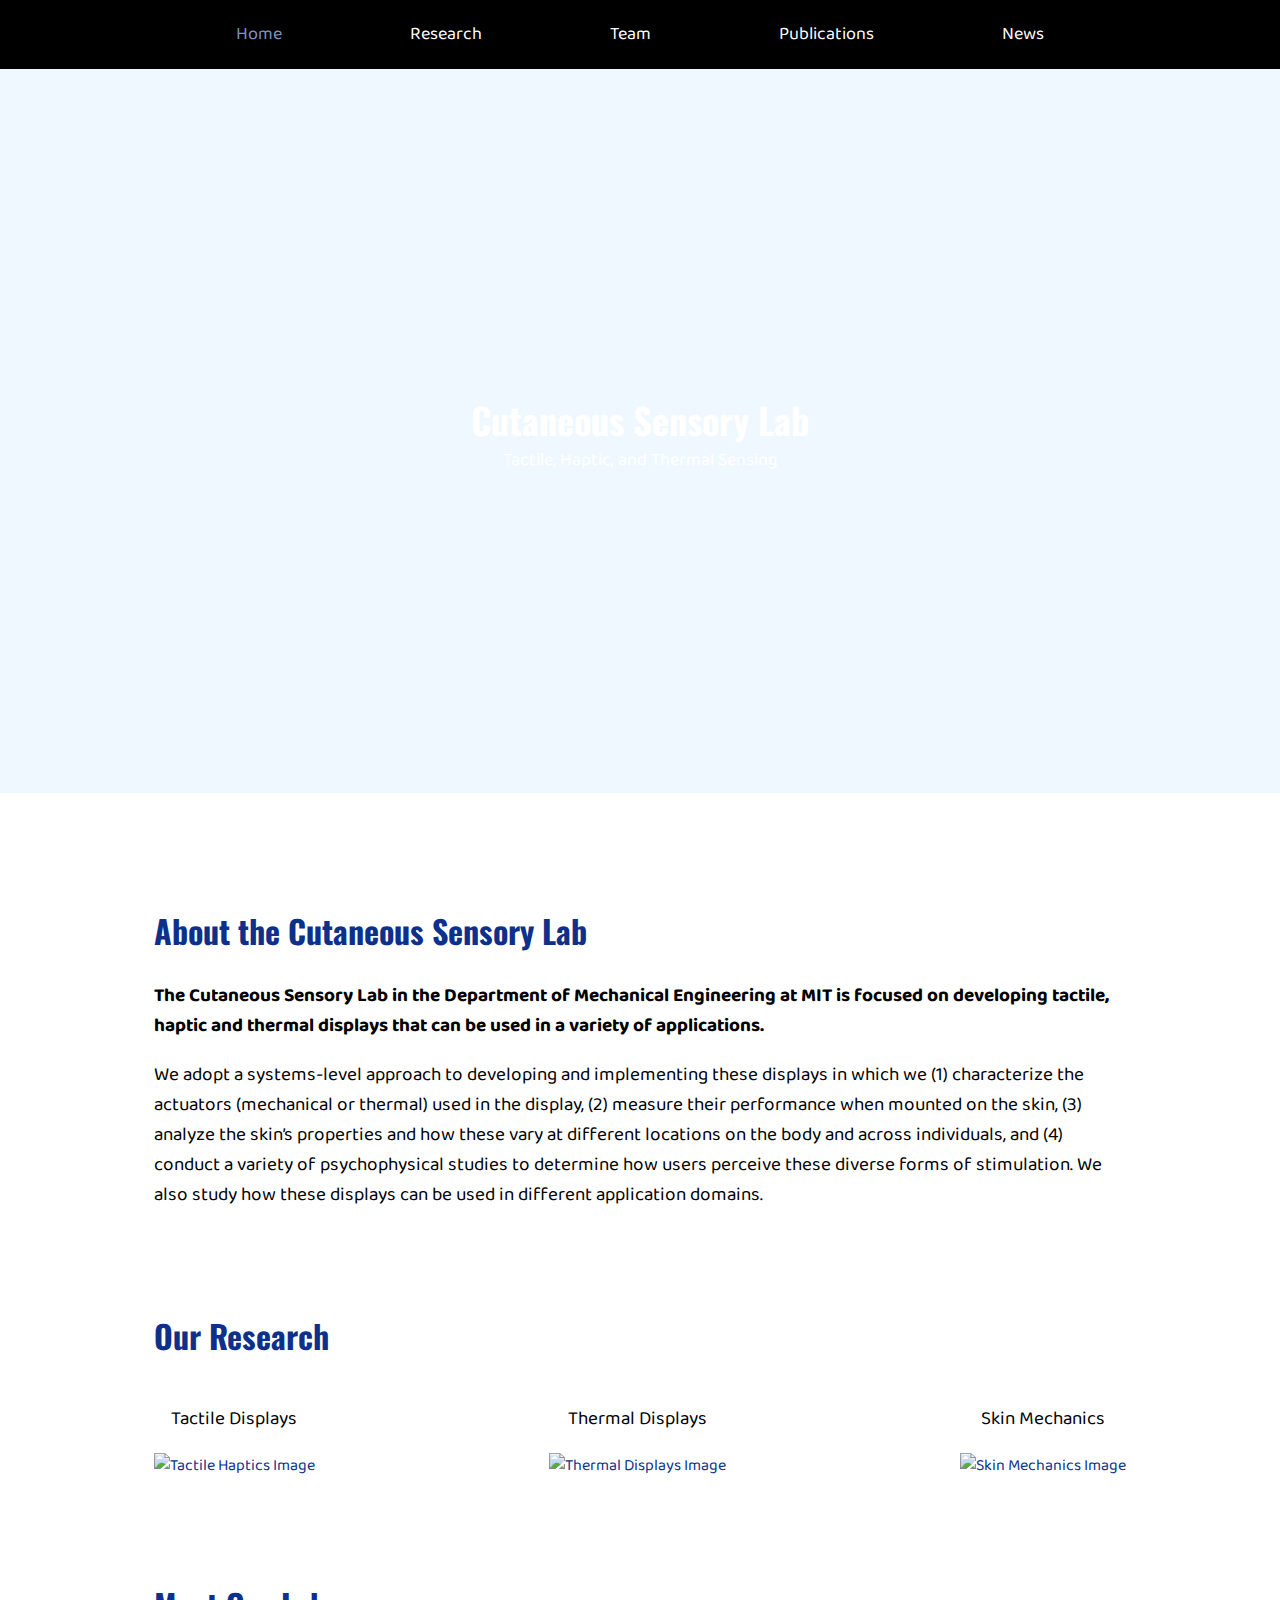
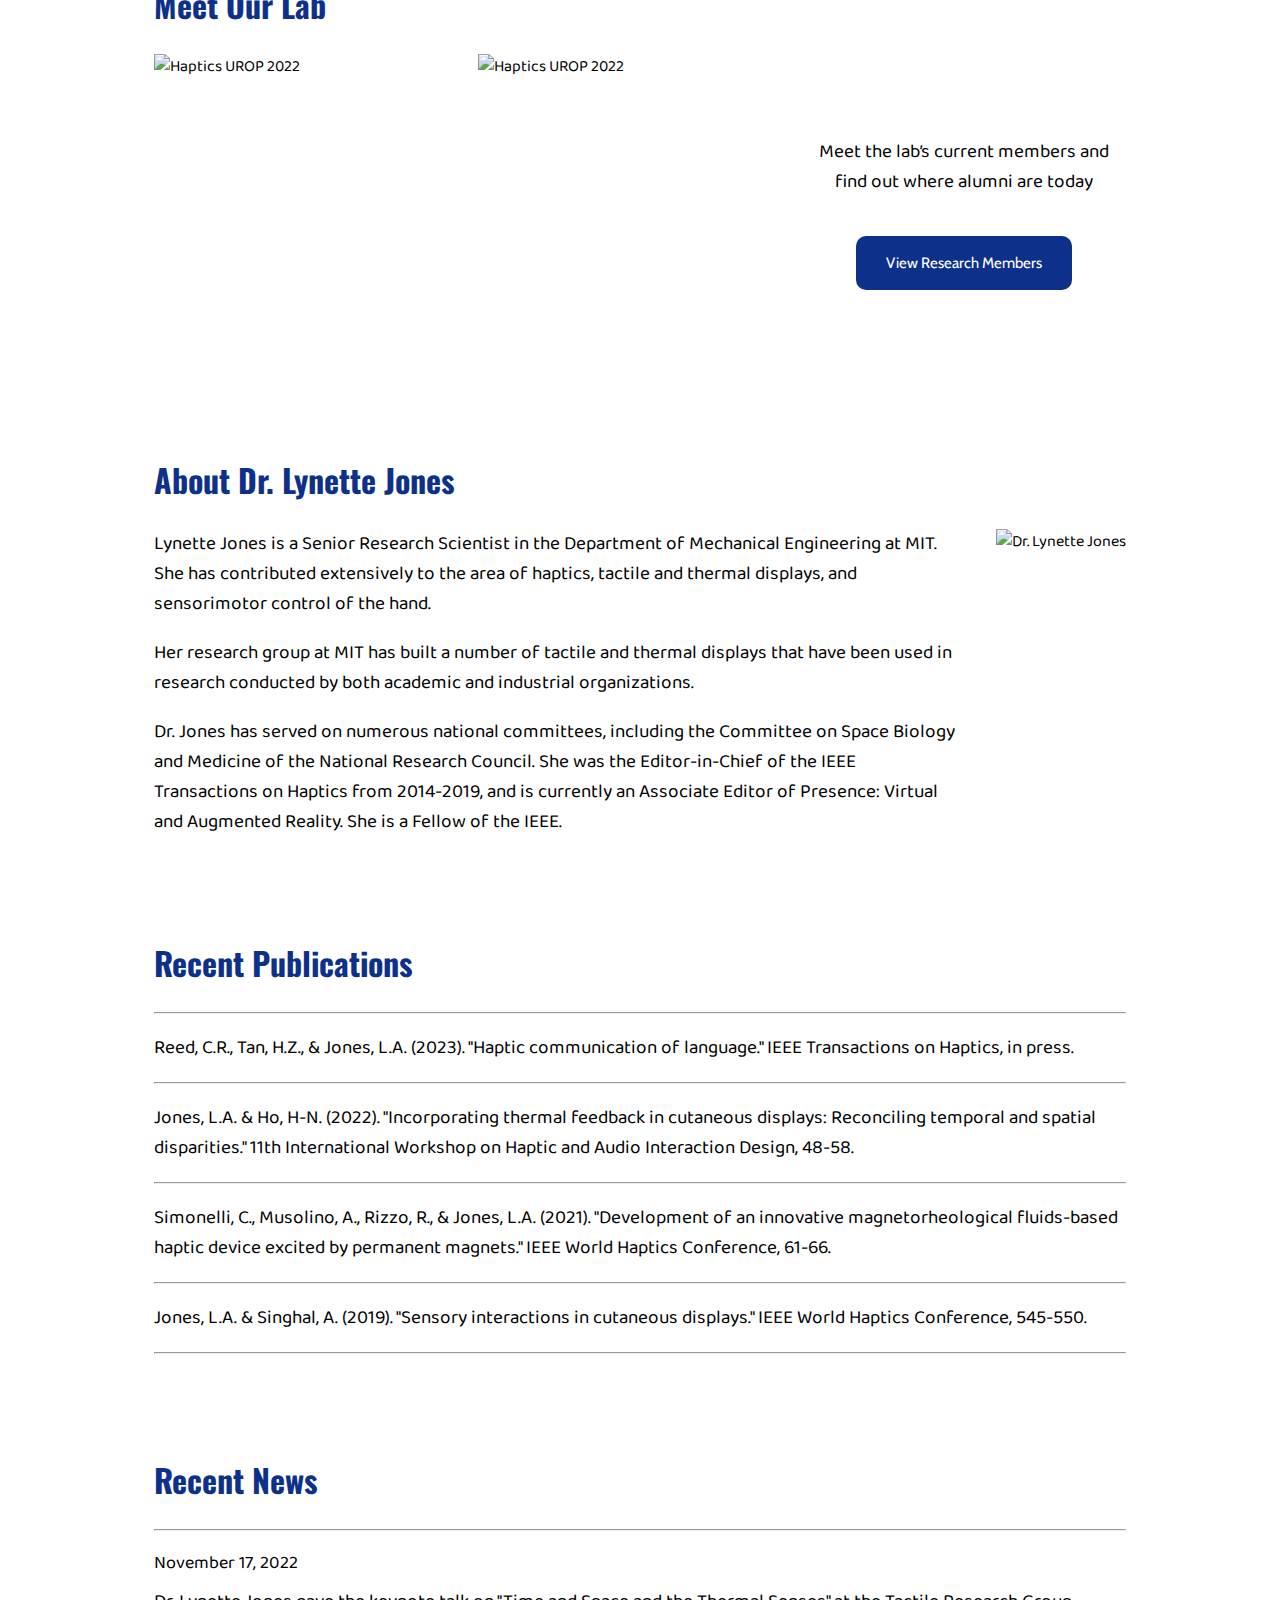
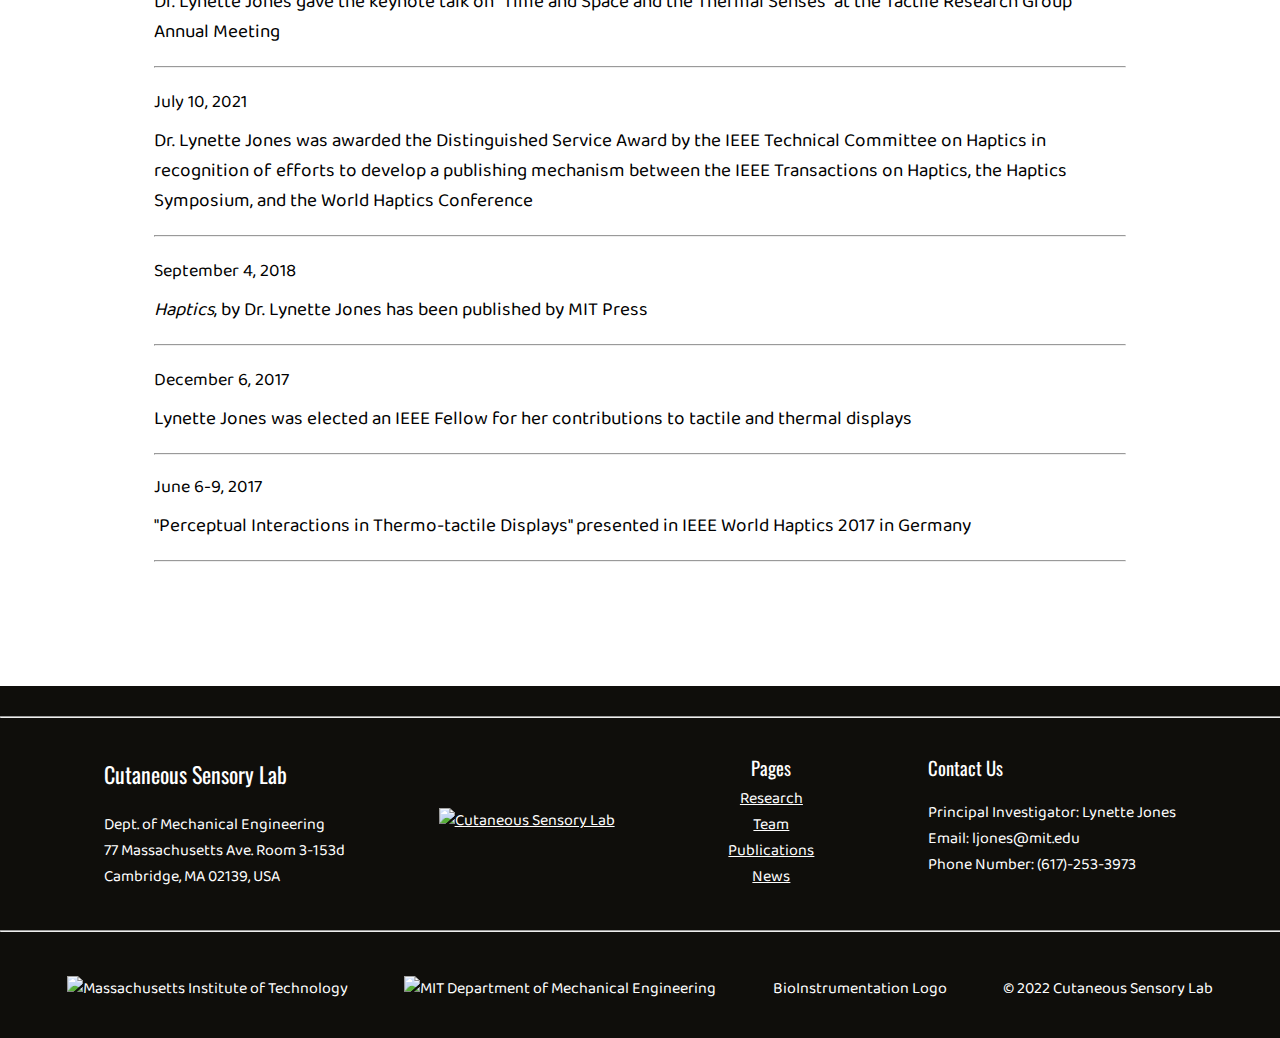
==== index.html @ 9961c9ee "Add files via upload" ====
<!DOCTYPE html>
<html lang="en">
<head>
    <meta charset="UTF-8">
    <meta http-equiv="X-UA-Compatible" content="IE=edge">
    <meta name="viewport" content="width=device-width, initial-scale=1.0">
    <title>Cutaneous Sensory Lab</title>
    <link rel="stylesheet" href="main.css">
    <style>
        @import url('https://fonts.googleapis.com/css2?family=Baloo+Bhai+2:wght@400;700&family=Cabin&family=Oswald:wght@400;700&family=Roboto:ital,wght@0,400;0,700;1,400;1,700&display=swap');
    </style>
</head>
<!-- TODO: Build team page, get image files from Lynette -->

<body class="">
    <div class="navbar">
        <a style="color: #8193bf;" href="index.html">Home</a>
        <a href="research.html">Research</a>
        <a href="team.html">Team</a>
        <a href="publications.html">Publications</a>
        <a href="news.html">News</a>
    </div>

    <div class="container">
        <div class="title" id="landing-title">
            <h1>Cutaneous Sensory Lab</h1>
            <p>Tactile, Haptic, and Thermal Sensing</p>
        </div>
        <div class="main-info">
            <h2>About the Cutaneous Sensory Lab</h2>
            <p>
                <b>
                    The Cutaneous Sensory Lab in the Department of Mechanical Engineering at MIT is focused on
                    developing tactile, haptic and thermal displays that can be used in a variety of applications.
                </b>
            </p>
            <p>
                We adopt a systems-level approach to developing and implementing these displays in which we (1) characterize the
                actuators (mechanical or thermal) used in the display, (2) measure their performance when mounted on
                the skin, (3) analyze the skin’s properties and how these vary at different locations on the body and across
                individuals, and (4) conduct a variety of psychophysical studies to determine how users perceive these
                diverse forms of stimulation. We also study how these displays can be used in different application domains.
            </p>

            <h2><a style="color: #0D318A;" href="research.html">Our Research</a></h2>
            <div class="flex-row">
                <div class="flex-col">
                    <p>Tactile Displays</p>
                    <a href="research.html#tactile-research">
                        <img class="image" src="images/tactile-haptics.png" alt="Tactile Haptics Image">
                    </a>
                </div>
                <div class="flex-col">
                    <p>Thermal Displays</p>
                    <a href="research.html#thermal-research">
                        <img class="image" src="images/thermal-displays.jpg" alt="Thermal Displays Image">
                    </a>
                </div>
                <div class="flex-col">
                    <p>Skin Mechanics</p>
                    <a href="research.html#skin-research">
                        <img class="image" src="images/skin-mechanics.png" alt="Skin Mechanics Image">
                    </a>
                </div>
            </div>

            <h2><a style="color: #0D318A;" href="team.html">Meet Our Lab</a></h2>
            <div class="flex-row">
                <img style="height: 300px;" src="images/hapticsUrop.jpg" alt="Haptics UROP 2022">
                <img style="height: 300px;" src="images/hapticsExp3.jpg" alt="Haptics UROP 2022">
                <!-- <img style="height: 300px; width: 200px;" src="images/skin-mechanics1.jpg" alt="Skin Mechanics"> -->
                <div class="flex-col" style="width: 325px; align-self: center; justify-content: left;">
                    <p style="text-align: center;">Meet the lab’s current members and find out where alumni are today</p>
                    <a href="team.html"><button class="btn" style="padding: 18px 30px;">View Research Members</button></a>
                </div>
            </div>

            <h2>About Dr. Lynette Jones</h2>
            <!-- <div class="flex-row"> -->
            <img style="height: 350px; padding: 0 0 20px 40px; float: right;" src="images/laJones 3.jpeg" alt="Dr. Lynette Jones">

            <p>
                Lynette Jones is a Senior Research Scientist in the Department of Mechanical Engineering at MIT. She
                has contributed extensively to the area of haptics, tactile and thermal displays, and sensorimotor control
                of the hand.
            </p>
            <p>
                Her research group at MIT has built a number of tactile and thermal displays that have been
                used in research conducted by both academic and industrial organizations.
            </p>
            <p>
                Dr. Jones has served on numerous national committees, including the Committee on Space Biology and Medicine
                of the National Research Council. She was the Editor-in-Chief of the IEEE Transactions on Haptics from 2014-2019,
                and is currently an Associate Editor of Presence: Virtual and Augmented Reality. She is a Fellow of the IEEE.
            </p>
            <!-- <img style="height: 350px; padding-left: 40px; float: right;" src="images/laJones 3.jpeg" alt="Dr. Lynette Jones"> -->
            <!-- </div> -->


            <h2><a style="color: #0D318A;" href="publications.html">Recent Publications</a></h2>
            <hr>
            <p>
                Reed, C.R., Tan, H.Z., &amp; Jones, L.A. (2023). "Haptic communication of language."
                IEEE Transactions on Haptics, in press.
            </p>
            <hr>
            <p>
                Jones, L.A. &amp; Ho, H-N. (2022). "Incorporating thermal feedback in cutaneous displays: Reconciling
                temporal and spatial disparities." 11th International Workshop on Haptic and Audio
                Interaction Design, 48-58.
            </p>
            <hr>
            <p>
                Simonelli, C., Musolino, A., Rizzo, R., &amp; Jones, L.A. (2021). "Development of an innovative
                magnetorheological fluids-based haptic device excited by permanent magnets." IEEE World
                Haptics Conference, 61-66.
            </p>
            <hr>
            <p>
                Jones, L.A. &amp; Singhal, A. (2019). "Sensory interactions in cutaneous displays." IEEE World Haptics
                Conference, 545-550.
            </p>
            <hr>

            <h2><a style="color: #0D318A;" href="news.html">Recent News</a></h2>
            <hr>
            <p style="font-size: 18px; margin-bottom: -10px;">November 17, 2022</p>
            <p>
                Dr. Lynette Jones gave the keynote talk on "Time and Space and the Thermal Senses" at the Tactile Research Group Annual Meeting
            </p>
            <hr style="margin-bottom: 20px;">
            <p style="font-size: 18px; margin-bottom: -10px;">July 10, 2021</p>
            <p>
                Dr. Lynette Jones was awarded the Distinguished Service Award by the IEEE Technical Committee on Haptics in
                recognition of efforts to develop a publishing mechanism between the IEEE Transactions on Haptics, the Haptics Symposium, and the
                World Haptics Conference
            </p>
            <hr style="margin-bottom: 20px;">
            <p style="font-size: 18px; margin-bottom: -10px;">September 4, 2018</p>
            <p><em>Haptics</em>, by Dr. Lynette Jones has been published by MIT Press</p>
            <hr style="margin-bottom: 20px;">
            <p style="font-size: 18px; margin-bottom: -10px;">December 6, 2017</p>
            <p>Lynette Jones was elected an IEEE Fellow for her contributions to tactile and thermal displays</p>
            <hr>

            <p style="font-size: 18px; margin-bottom: -10px;">June 6-9, 2017</p>
            <p>"Perceptual Interactions in Thermo-tactile Displays" presented in IEEE World Haptics 2017 in Germany</p>
            <hr>
        </div>

    </div>

    <div class="footer">
        <hr>
        <div class="footer-row">
            <div>
                <h3 style="font-size: 22px;">Cutaneous Sensory Lab</h3>
                <p>Dept. of Mechanical Engineering</p>
                <p>77 Massachusetts Ave.  Room 3-153d</p>
                <p>Cambridge, MA 02139, USA</p>
            </div>
            <div id="footer-cutaneous">
                <a target=”_blank” href="/index.html">
                    <img src="images/haptics-logo.png" 
                        alt="Cutaneous Sensory Lab" height="125px" style="margin-top: 1em;">
                </a>
            </div>
            <div class="footer-pages">
                <h3 style="margin-bottom: 5px;">Pages</h3>
                <a href="research.html">Research</a>
                <a href="team.html">Team</a>
                <a href="publications.html">Publications</a>
                <a href="news.html">News</a>
            </div>
            <div>
                <h3>Contact Us</h3>
                <p>Principal Investigator: Lynette Jones</p>
                <p>Email: ljones@mit.edu</p>
                <p>Phone Number: (617)-253-3973</p>
            </div>
        </div>
        <hr>
        <div class="footer-logos">
            <a target=”_blank” href="https://web.mit.edu/"><img src="images/MIT-logo-with-spelling-design1-large-red-gray.svg" alt="Massachusetts Institute of Technology"></a>
            <a target=”_blank” href="http://meche.mit.edu/"><img src="https://bioinstrumentation.mit.edu/images/MechE_logo.svg" alt="MIT Department of Mechanical Engineering" height="40px"></a>
            <a target=”_blank” href="https://bioinstrumentation.mit.edu/">BioInstrumentation Logo</a>
            <p>© 2022 Cutaneous Sensory Lab</p>
        </div>
    </div>
    
    <!-- <script src="app.js"></script> -->
</body>
</html>
---- main.css ----
:root {
    --green: #00FF00;
    --white: #FFFFFF;
    --black: #000000; 
}

body {
    margin: 0; /* Remove body margins */
    background: var(--bg);
    color: var(--fontColor);
    font-family: 'Baloo Bhai 2', cursive;
}

h1 {
    font-family: 'Oswald', sans-serif;
    font-size: 36px;
}

h2 {
    font-family: 'Oswald', sans-serif;
    font-size: 32px;
    color: #0D318A;
    padding-top: 75px;
}

a {
    text-decoration: none;
    color: #0D318A;
    /* color: white; */
}

a:hover {
    color: #0D318A;
    text-decoration: underline;
}

.footer-pages a:hover {
    background-color: #8193bf;
}

/* . (dot) is a class selector */
.navbar {
    background-color: #000000;
    display: flex;
    align-items: center;
    vertical-align: middle;
    justify-content: center;
    font-family: 'Baloo Bhai 2', cursive;
}

.navbar a {
    color: white;
    padding: 20px;  
    padding-left: 5%;
    padding-right: 5%;
    font-size: 18px;
    height: 100%;
}

.navbar a:hover {
    color: #8193bf;
}

.haptics-logo {
    -webkit-filter: drop-shadow(1px 0.5px 0 white)
                    drop-shadow(-1px -0.5px 0 white);
    filter: drop-shadow(1px 0.5px 0 white) 
            drop-shadow(-1px -0.5px 0 white);
}

.container {
    /* background-color: #f5f5f5; */
    /* background-color: #b1b3d4; */
    background-color: #ffffff;
    /* background-color: #8193bf; */
    /* background-color: #c3d4ff; */
}


.title {
    padding: 300px 0px;
    text-align: center;
    background-color: aliceblue;
}

.title h1 {
    margin-bottom: 0;
}

.title p {
    margin-top: 0;
    font-size: 18px;
}

.main-info {
    padding: 1% 12% 9% ;
}

.main-info p, li {
    color: #000000;
    font-size: 19px;
}

.main-info h3 {
    color: #0D318A;
    font-size: 28px;
}

/* .main-info hr {
    height: 1px;
    background-color: #ccc;
    border: none;
} */

.people-info {
    padding: 5% 12% 10% ;
}

.people-info p, li {
    /* color: white; */
    font-size: 20px;
}


.people-info h3 {
    font-family: 'Baloo Bhai 2', cursive;
    font-size: 20px;
    color: #0D318A
}

.flex-row {
    display: flex;
    flex-direction: row;
    justify-content: space-between;
}

.flex-col {
    display: flex;
    flex-direction: column;
    text-align: center;
}

.image {
    height: 275px;
    width: 300px;
}

.btn {
    background-color: #0D318A;
    color: white;
    padding: 18px 40px;
    border-radius: 10px;
    font-family: 'Cabin', sans-serif;
    font-size: 15px;
    border: none;
    margin-top: 20px;
}


.btn:hover {
    background-color: teal;
    cursor: pointer;
}

.footer {
    background-color: #0f0e0b;
    color: white;
    display: flex;
    flex-direction: column;
}

.footer hr {
    background-color: white;
    width: 100%;
    height: 0px;
    margin-top: 30px;
}

.footer h3 {
    font-family: 'Oswald', sans-serif;
    font-weight: 400;
}

.footer-row {
    display: flex;
    flex-direction: row;
    justify-content: space-evenly;
    padding: 10px
}

.footer-row p {
    margin: 0px;
}

.footer-row a {
    display: block;
    text-decoration: underline;
    color: white;
}

.footer-pages {
    text-align: center;
}

.footer-pages a {
    padding: 0px 20px;
}

.footer-logos {
    display: flex;
    flex-direction: row;
    align-items: center;
    justify-content: space-evenly;
    padding: 20px 10px;
}

.footer-logos a {
    color: white;
}



.people-row {
    display: flex;
    flex-direction: row;
    flex-wrap: wrap;
    row-gap: 10px;
    column-gap: 20px;
    /* color: white; */
}

.people-row div {
    padding-right: 40px;
}

.people-row h3 {
    margin-top: 10px;
    margin-bottom: 0px;
}

.people-row p {
    margin-top: 5px;
    font-size: 18px;
}

.profile {
    width: 130px;
}

.profileWall hr {
    margin-top: 30px;
    margin-bottom: 50px;
}

.lab {
    width: 150px;
}

.collaborator {
    width: 375px;
}

.alumni {
    width: 200px;
}

/* # (hash) is an ID selector */
#footer-cutaneous {
    align-self: center;
}

#publications h2 {
    padding-top: 25px;
    letter-spacing: 1px;
}

#publications p {
    font-size: large;
}

#landing-title {
    background-image: url(images/mit-lights.jpeg);
    background-size: cover;
    background-position: bottom;
    color: #FFFFFF;
}

#research-title {
    background-image: url(images/mit-lights.jpeg);
    background-size: cover;
    background-position: bottom;
    color: #FFFFFF;
}

#team-title {
    background-image: url(images/mit-lights.jpeg);
    background-size: cover;
    background-position: bottom;
    color: #FFFFFF;
}

#publications-title {
    background-image: url(images/mit-lights.jpeg);
    background-size: cover;
    background-position: bottom;
    color: #FFFFFF;
}

#news-title {
    background-image: url(images/mit-lights.jpeg);
    background-size: cover;
    background-position: bottom;
    color: #FFFFFF;
}
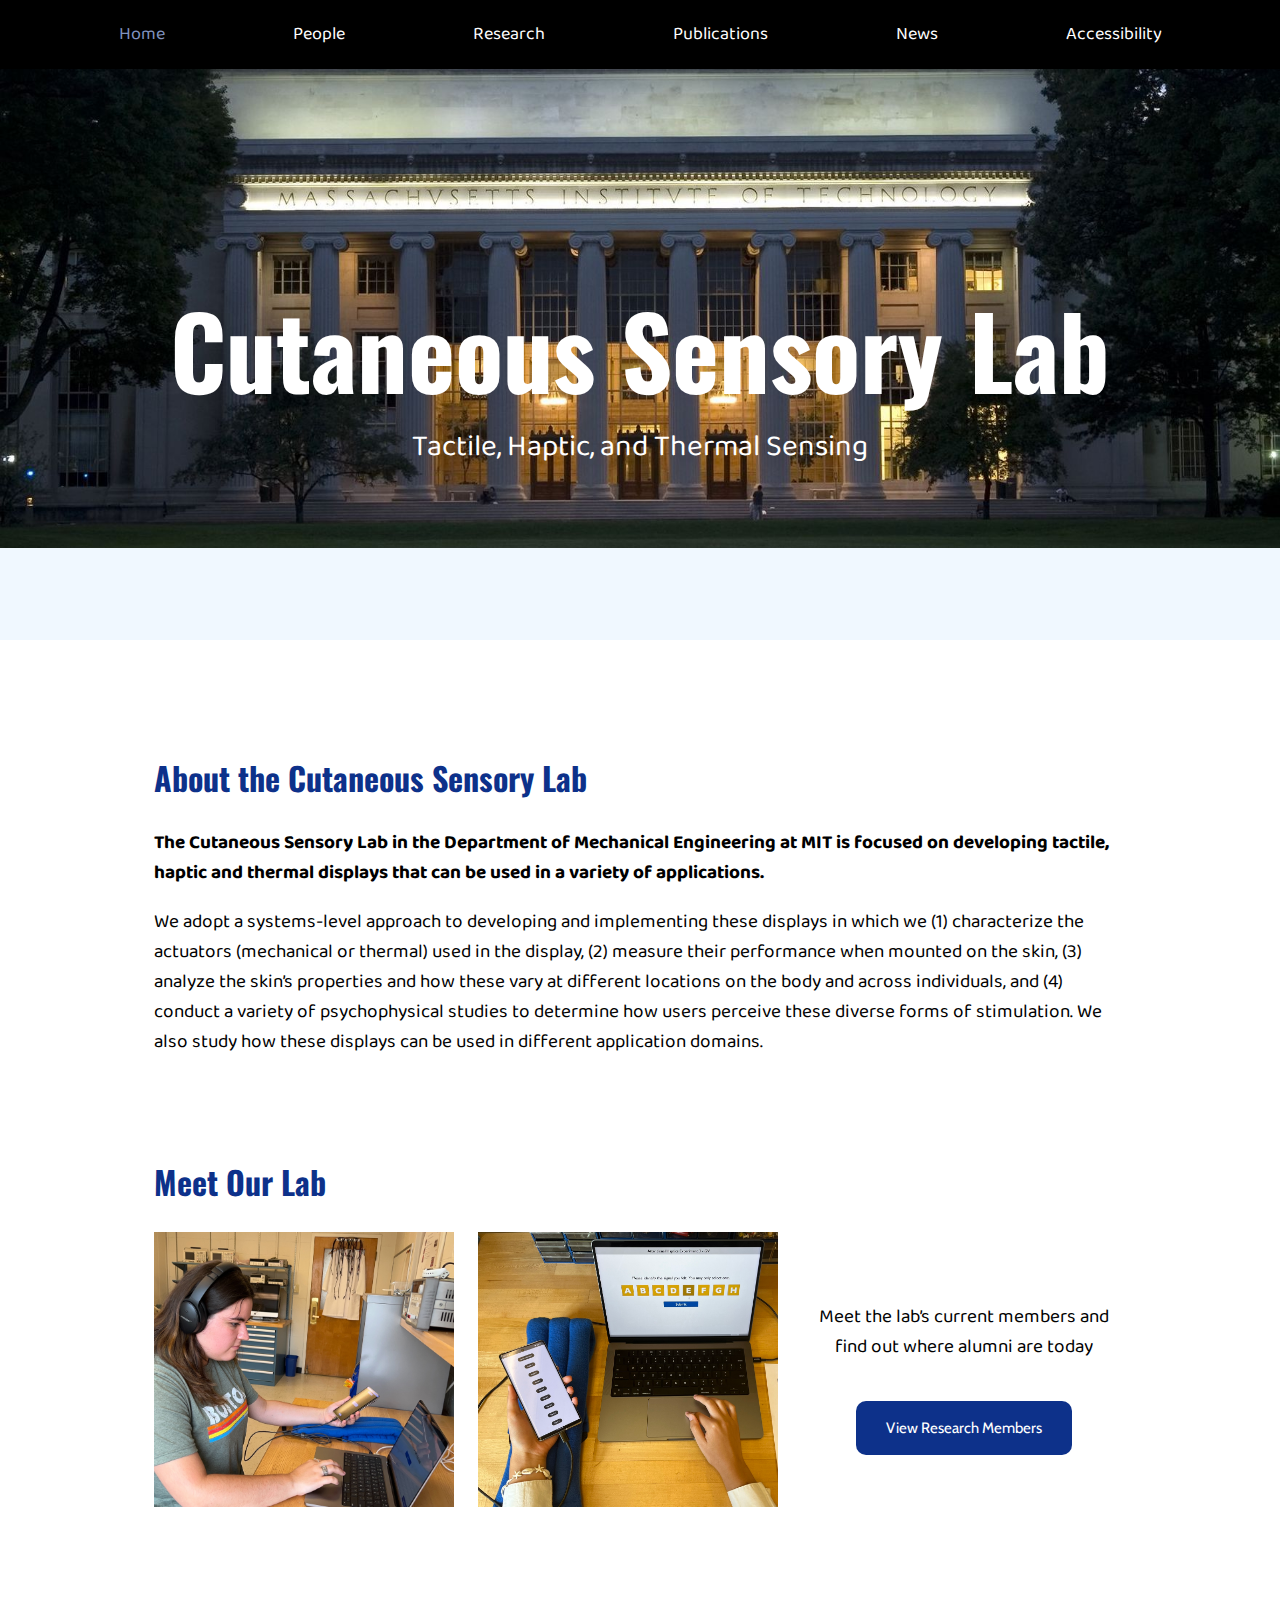
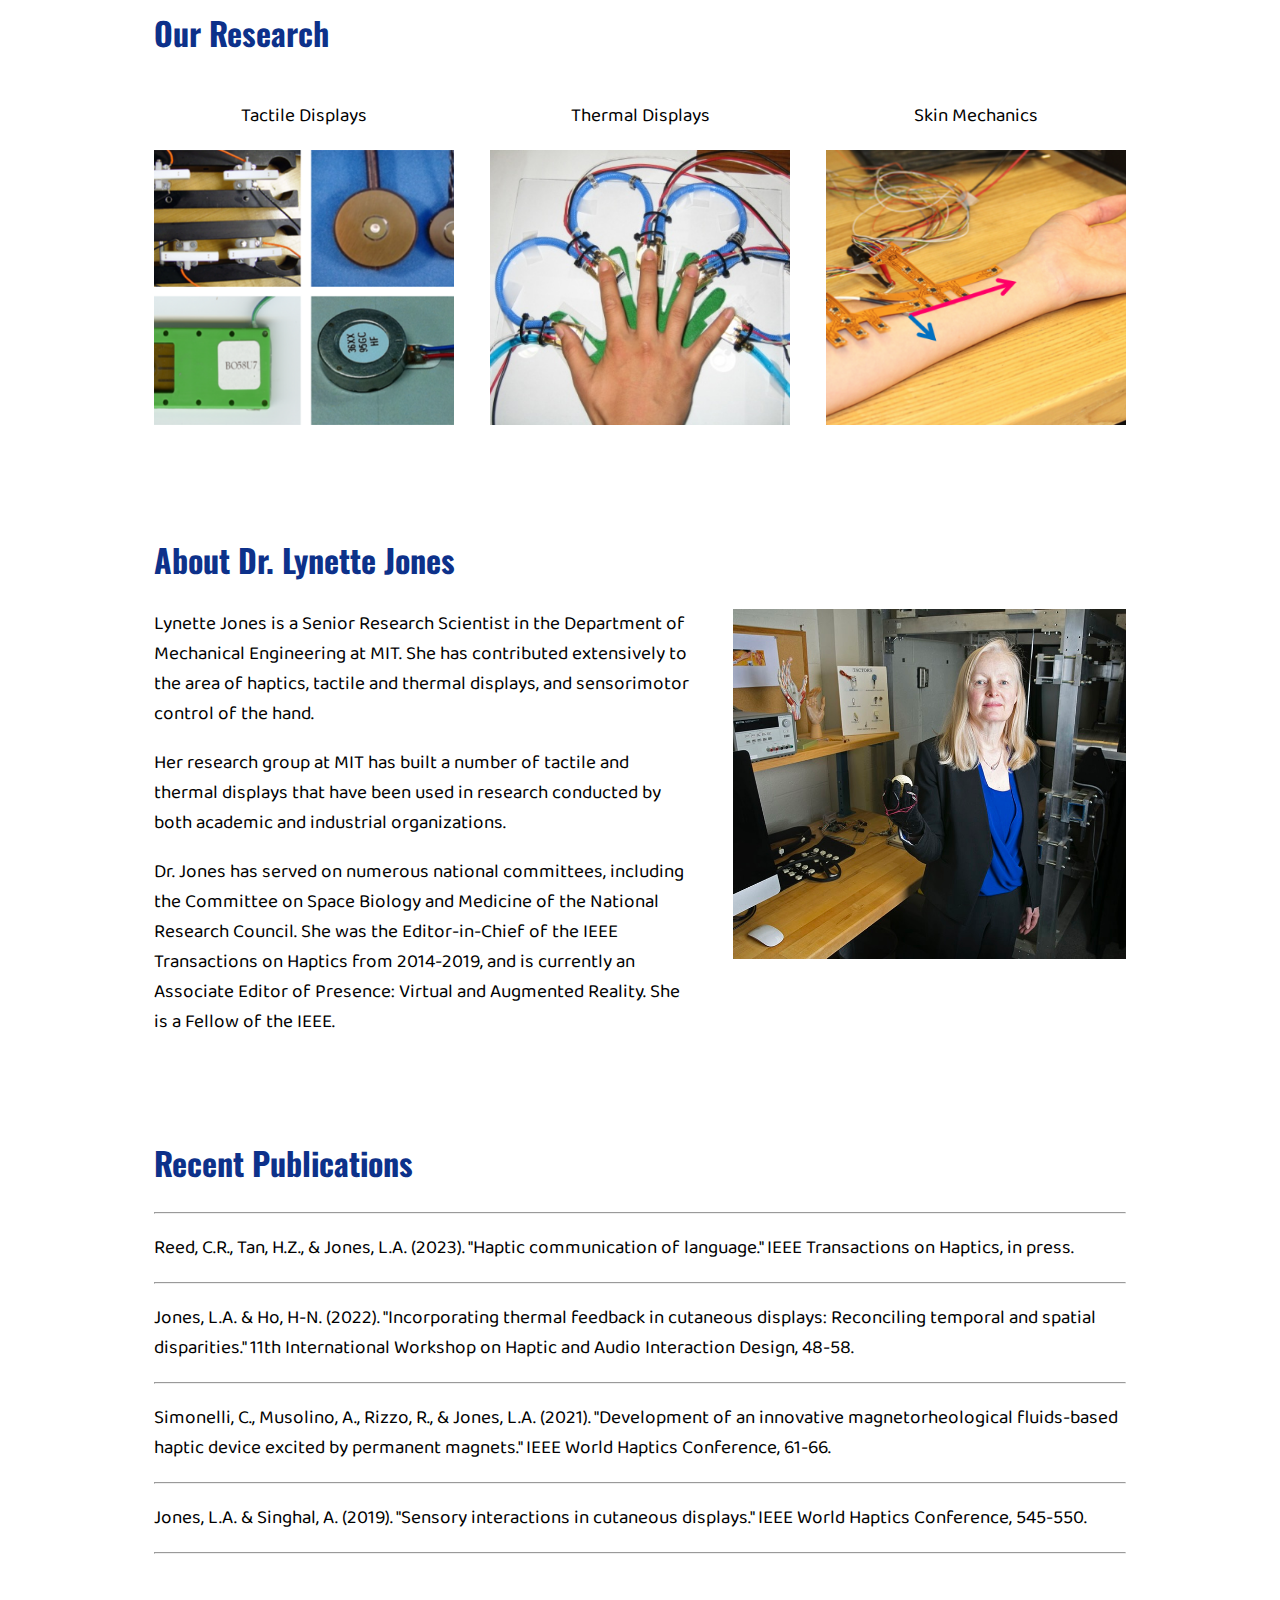
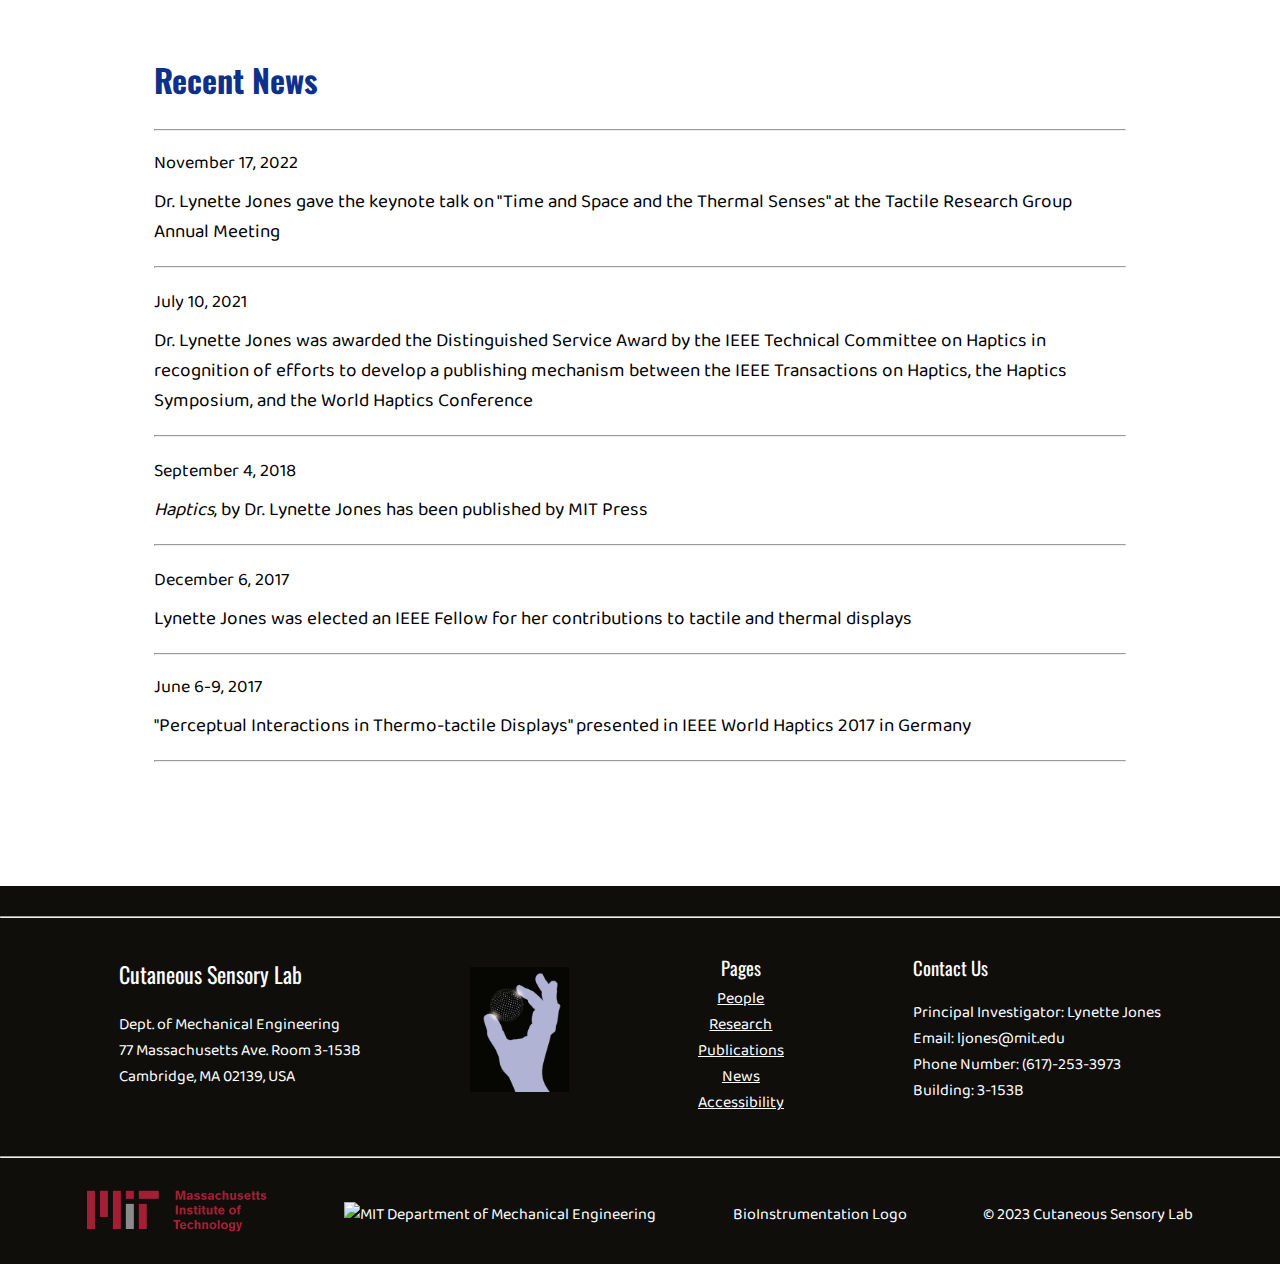
==== commit a5ae80ad: "updates 1" ====
--- a/index.html
+++ b/index.html
@@ -5,20 +5,21 @@
     <meta http-equiv="X-UA-Compatible" content="IE=edge">
     <meta name="viewport" content="width=device-width, initial-scale=1.0">
     <title>Cutaneous Sensory Lab</title>
+    <link rel="icon" href="/images/haptics-2.png"/>
     <link rel="stylesheet" href="main.css">
     <style>
         @import url('https://fonts.googleapis.com/css2?family=Baloo+Bhai+2:wght@400;700&family=Cabin&family=Oswald:wght@400;700&family=Roboto:ital,wght@0,400;0,700;1,400;1,700&display=swap');
     </style>
 </head>
-<!-- TODO: Build team page, get image files from Lynette -->
 
 <body class="">
     <div class="navbar">
         <a style="color: #8193bf;" href="index.html">Home</a>
+        <a href="people.html">People</a>
         <a href="research.html">Research</a>
-        <a href="team.html">Team</a>
         <a href="publications.html">Publications</a>
         <a href="news.html">News</a>
+        <a href="https://accessibility.mit.edu/" class="nav-link nav-link-https--accessibilitymitedu-" target="_blank">Accessibility</a>
     </div>
 
     <div class="container">
@@ -42,6 +43,17 @@
                 diverse forms of stimulation. We also study how these displays can be used in different application domains.
             </p>
 
+            <h2><a style="color: #0D318A;" href="people.html">Meet Our Lab</a></h2>
+            <div class="flex-row">
+                <img class="image" src="images/hapticsUrop.jpg" alt="Haptics UROP 2022">
+                <img class="image" src="images/hapticsExp3.jpg" alt="Haptics UROP 2022">
+                <!-- <img style="height: 300px; width: 200px;" src="images/skin-mechanics1.jpg" alt="Skin Mechanics"> -->
+                <div class="flex-col" style="width: 325px; align-self: center; justify-content: left;">
+                    <p style="text-align: center;">Meet the lab’s current members and find out where alumni are today</p>
+                    <a href="people.html"><button class="btn" style="padding: 18px 30px;">View Research Members</button></a>
+                </div>
+            </div>
+
             <h2><a style="color: #0D318A;" href="research.html">Our Research</a></h2>
             <div class="flex-row">
                 <div class="flex-col">
@@ -61,17 +73,6 @@
                     <a href="research.html#skin-research">
                         <img class="image" src="images/skin-mechanics.png" alt="Skin Mechanics Image">
                     </a>
-                </div>
-            </div>
-
-            <h2><a style="color: #0D318A;" href="team.html">Meet Our Lab</a></h2>
-            <div class="flex-row">
-                <img style="height: 300px;" src="images/hapticsUrop.jpg" alt="Haptics UROP 2022">
-                <img style="height: 300px;" src="images/hapticsExp3.jpg" alt="Haptics UROP 2022">
-                <!-- <img style="height: 300px; width: 200px;" src="images/skin-mechanics1.jpg" alt="Skin Mechanics"> -->
-                <div class="flex-col" style="width: 325px; align-self: center; justify-content: left;">
-                    <p style="text-align: center;">Meet the lab’s current members and find out where alumni are today</p>
-                    <a href="team.html"><button class="btn" style="padding: 18px 30px;">View Research Members</button></a>
                 </div>
             </div>
 
@@ -156,7 +157,7 @@
             <div>
                 <h3 style="font-size: 22px;">Cutaneous Sensory Lab</h3>
                 <p>Dept. of Mechanical Engineering</p>
-                <p>77 Massachusetts Ave.  Room 3-153d</p>
+                <p>77 Massachusetts Ave.  Room 3-153B</p>
                 <p>Cambridge, MA 02139, USA</p>
             </div>
             <div id="footer-cutaneous">
@@ -167,16 +168,18 @@
             </div>
             <div class="footer-pages">
                 <h3 style="margin-bottom: 5px;">Pages</h3>
+                <a href="people.html">People</a>
                 <a href="research.html">Research</a>
-                <a href="team.html">Team</a>
                 <a href="publications.html">Publications</a>
                 <a href="news.html">News</a>
+                <a href="https://accessibility.mit.edu/" class="nav-link nav-link-https--accessibilitymitedu-" target="_blank">Accessibility</a>
             </div>
             <div>
                 <h3>Contact Us</h3>
                 <p>Principal Investigator: Lynette Jones</p>
                 <p>Email: ljones@mit.edu</p>
                 <p>Phone Number: (617)-253-3973</p>
+                <p>Building: 3-153B</p>
             </div>
         </div>
         <hr>
@@ -184,10 +187,13 @@
             <a target=”_blank” href="https://web.mit.edu/"><img src="images/MIT-logo-with-spelling-design1-large-red-gray.svg" alt="Massachusetts Institute of Technology"></a>
             <a target=”_blank” href="http://meche.mit.edu/"><img src="https://bioinstrumentation.mit.edu/images/MechE_logo.svg" alt="MIT Department of Mechanical Engineering" height="40px"></a>
             <a target=”_blank” href="https://bioinstrumentation.mit.edu/">BioInstrumentation Logo</a>
-            <p>© 2022 Cutaneous Sensory Lab</p>
+            <p>© 2023 Cutaneous Sensory Lab</p>
         </div>
     </div>
     
     <!-- <script src="app.js"></script> -->
+
+    <!-- NEED TO UPDATE FAVICON, AND HOME IMAGE, AND ALSO ADD A BIONSTRUMENTATION LOGO -->
+    <!-- also find a way to keep the top bar static so that it doesn't change as you scroll down. -->
 </body>
 </html>--- a/main.css
+++ b/main.css
@@ -42,7 +42,10 @@
 .navbar {
     background-color: #000000;
     display: flex;
+    display: flex;
     align-items: center;
+    vertical-align: middle;
+    justify-content: center;
     vertical-align: middle;
     justify-content: center;
     font-family: 'Baloo Bhai 2', cursive;
@@ -78,18 +81,19 @@
 
 
 .title {
-    padding: 300px 0px;
+    padding: 139px 0px;
     text-align: center;
     background-color: aliceblue;
 }
 
 .title h1 {
     margin-bottom: 0;
+    font-size: 100px;
 }
 
 .title p {
     margin-top: 0;
-    font-size: 18px;
+    font-size: 30px;
 }
 
 .main-info {
@@ -143,6 +147,7 @@
 .image {
     height: 275px;
     width: 300px;
+    object-fit: cover;
 }
 
 .btn {
@@ -245,6 +250,7 @@
 
 .profile {
     width: 130px;
+    height: 170px;
 }
 
 .profileWall hr {
@@ -280,35 +286,40 @@
 
 #landing-title {
     background-image: url(images/mit-lights.jpeg);
-    background-size: cover;
-    background-position: bottom;
+    background-size: contain;
+    background-repeat: no-repeat;
+    background-position: top;
     color: #FFFFFF;
 }
 
 #research-title {
     background-image: url(images/mit-lights.jpeg);
-    background-size: cover;
-    background-position: bottom;
-    color: #FFFFFF;
-}
-
-#team-title {
-    background-image: url(images/mit-lights.jpeg);
-    background-size: cover;
-    background-position: bottom;
+    background-size: contain;
+    background-repeat: no-repeat;
+    background-position: top;
+    color: #FFFFFF;
+}
+
+#people-title {
+    background-image: url(images/mit-lights.jpeg);
+    background-size: contain;
+    background-repeat: no-repeat;
+    background-position: top;
     color: #FFFFFF;
 }
 
 #publications-title {
     background-image: url(images/mit-lights.jpeg);
-    background-size: cover;
-    background-position: bottom;
+    background-size: contain;
+    background-repeat: no-repeat;
+    background-position: top;
     color: #FFFFFF;
 }
 
 #news-title {
     background-image: url(images/mit-lights.jpeg);
-    background-size: cover;
-    background-position: bottom;
+    background-size: contain;
+    background-repeat: no-repeat;
+    background-position: top;
     color: #FFFFFF;
 }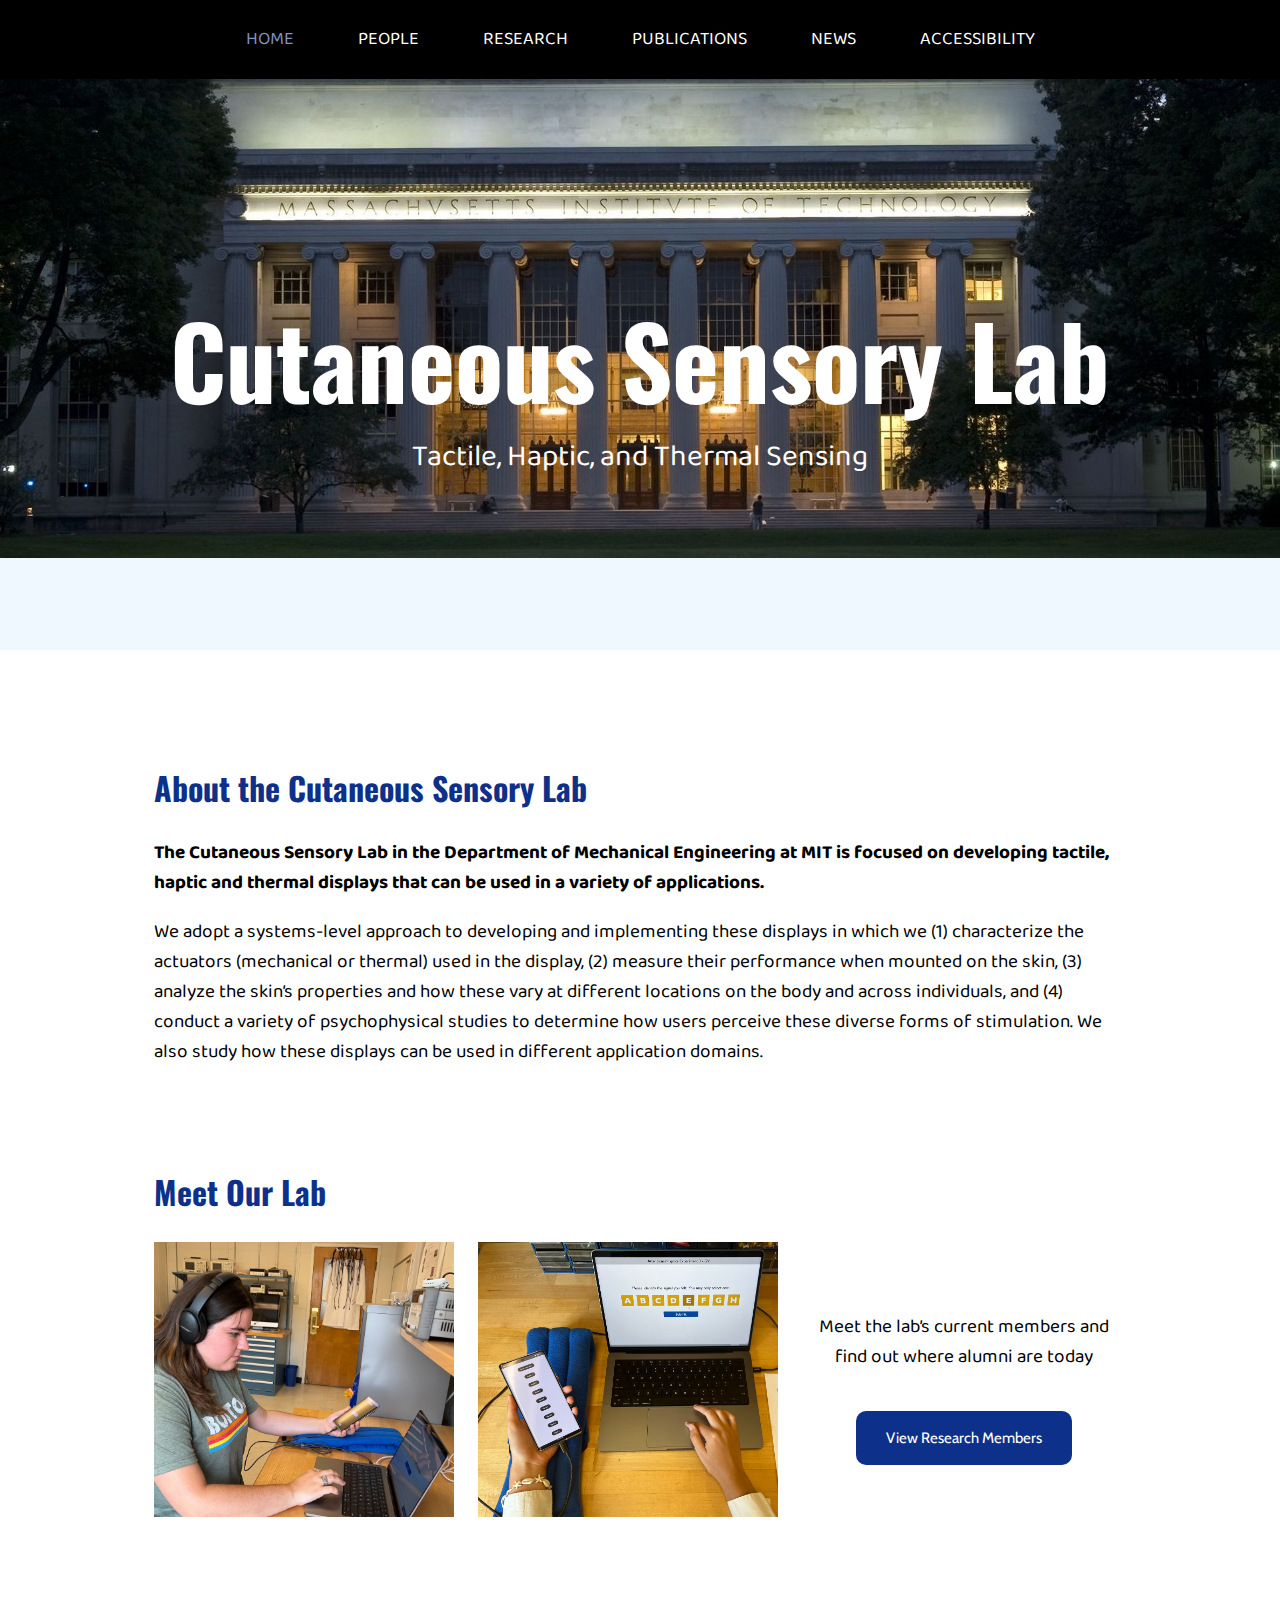
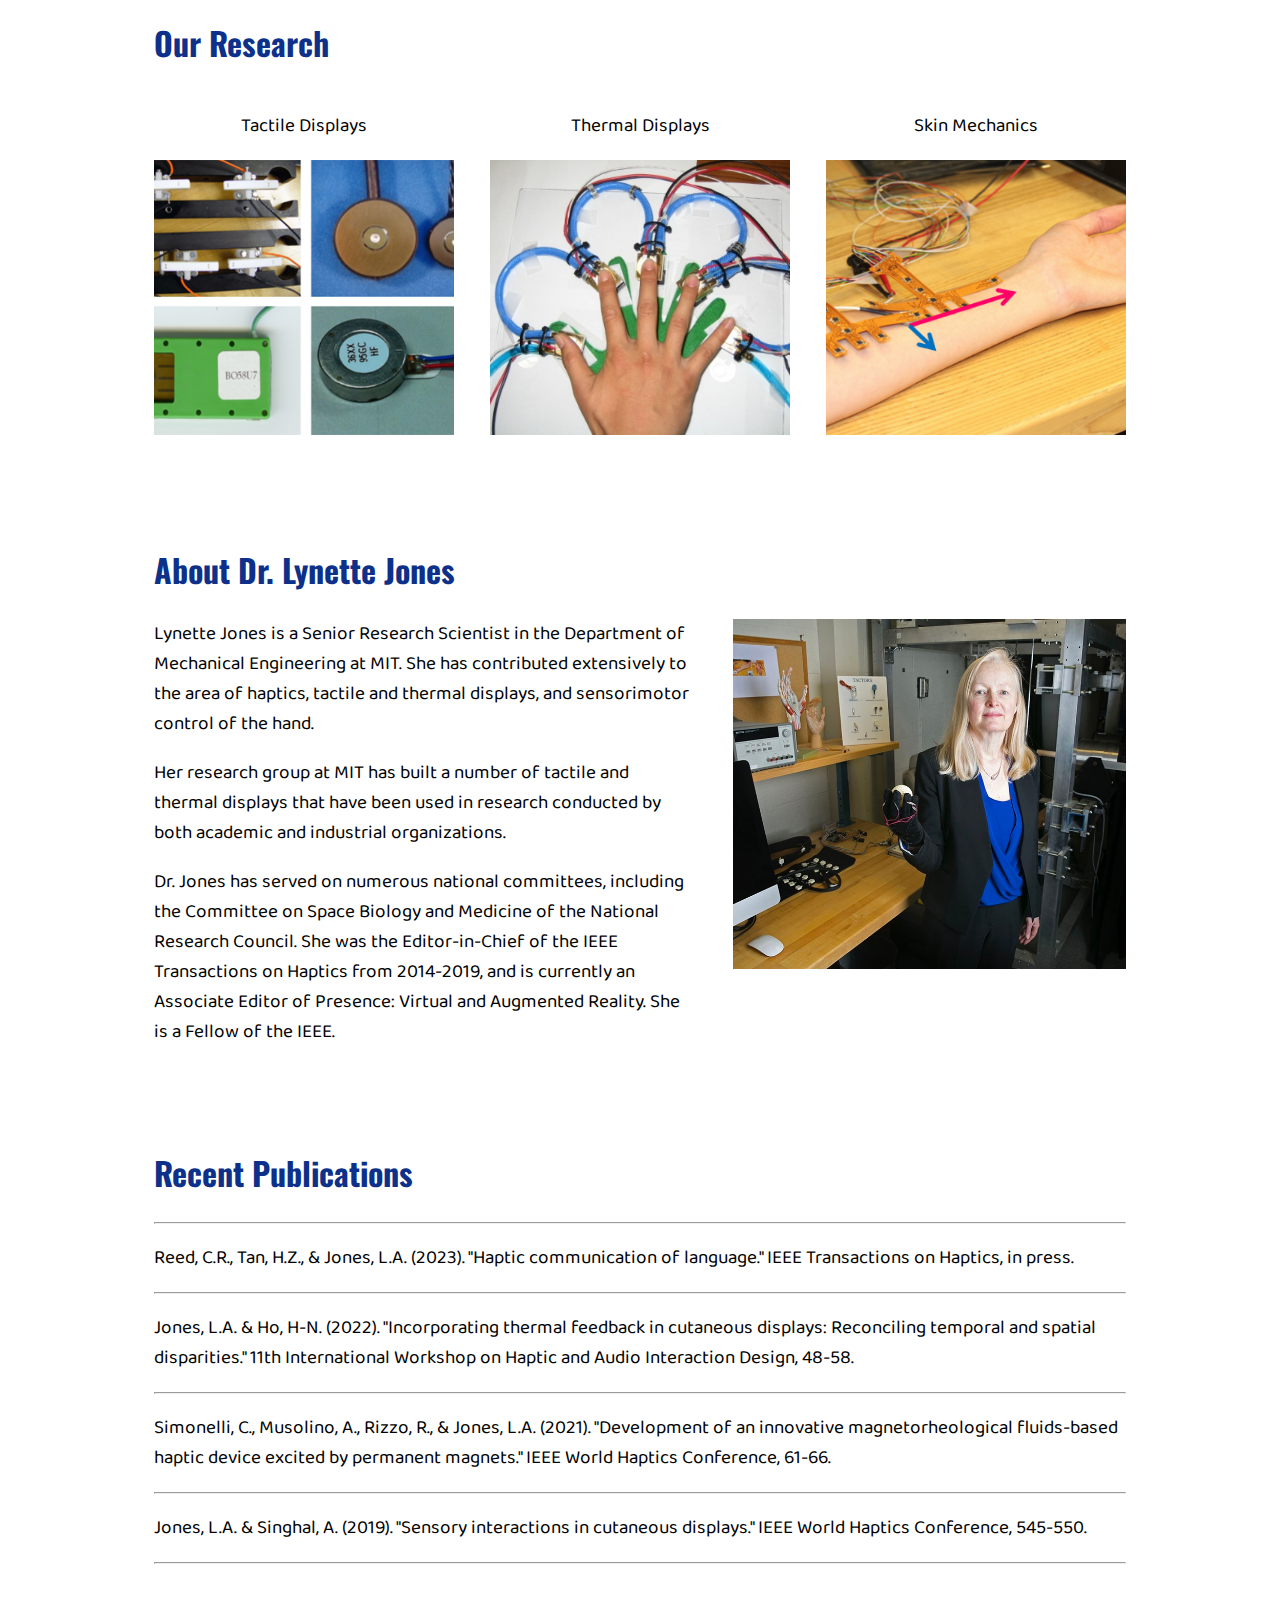
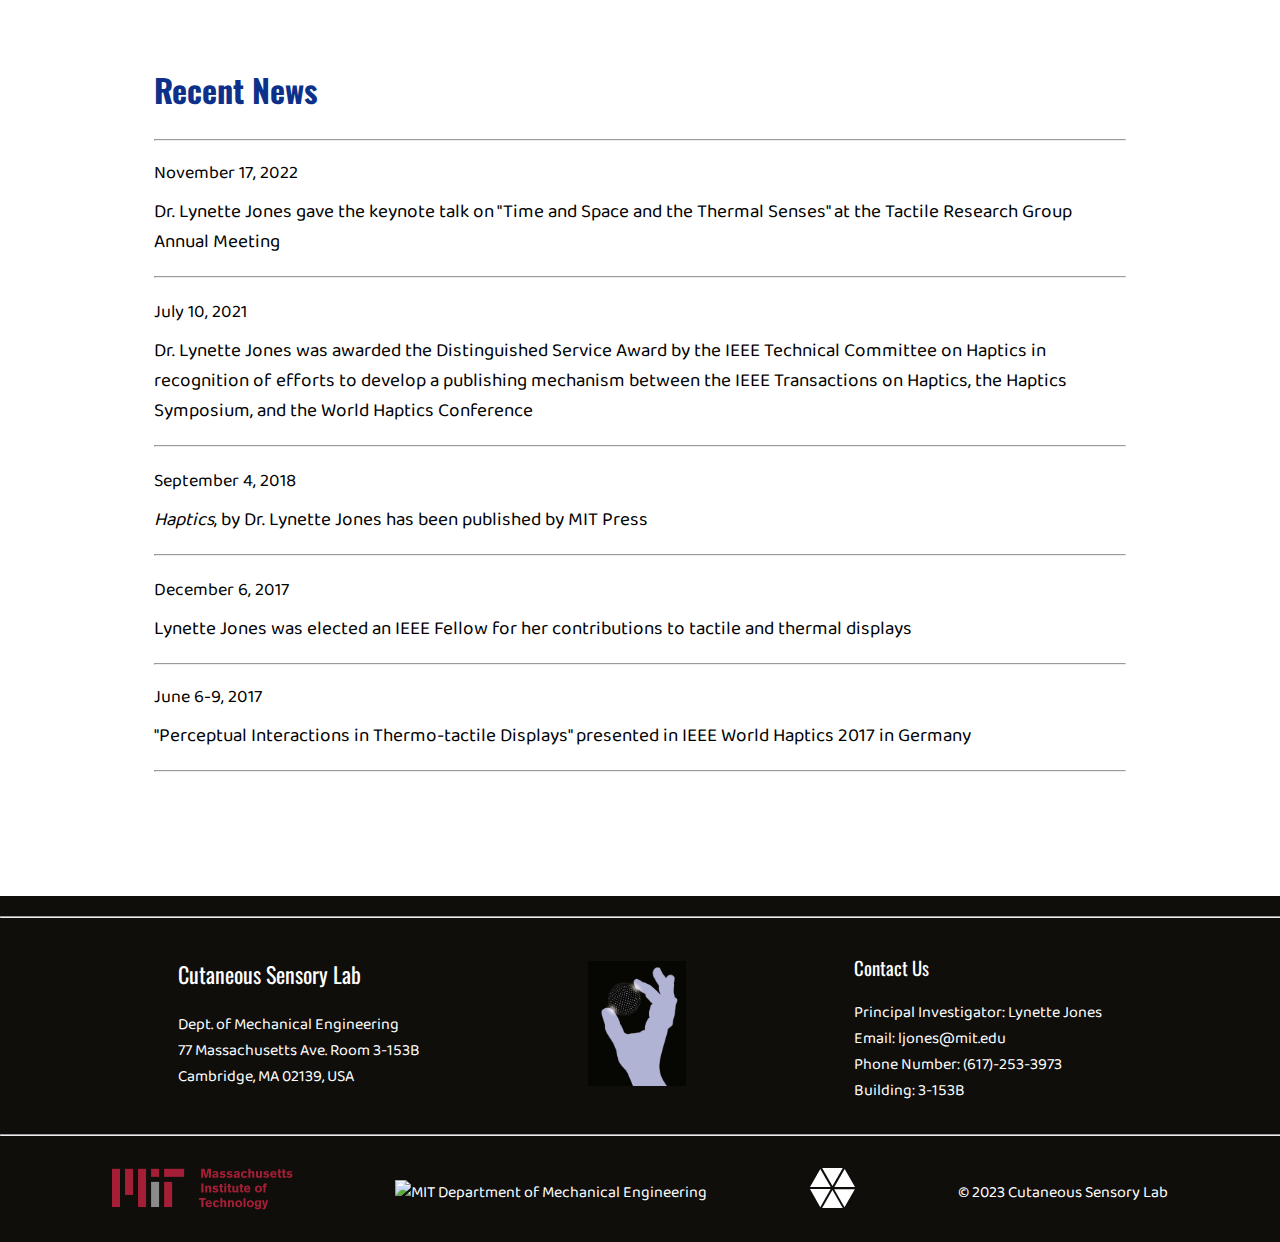
==== commit 865ddf8d: "website update 2" ====
--- a/index.html
+++ b/index.html
@@ -14,12 +14,13 @@
 
 <body class="">
     <div class="navbar">
-        <a style="color: #8193bf;" href="index.html">Home</a>
-        <a href="people.html">People</a>
-        <a href="research.html">Research</a>
-        <a href="publications.html">Publications</a>
-        <a href="news.html">News</a>
-        <a href="https://accessibility.mit.edu/" class="nav-link nav-link-https--accessibilitymitedu-" target="_blank">Accessibility</a>
+        <a style="color: #8193bf;" href="index.html">HOME</a>
+        <a href="people.html">PEOPLE</a>
+        <a href="research.html">RESEARCH</a>
+        <!--<a href="research.html">RESEARCH</a>-->
+        <a href="publications.html">PUBLICATIONS</a>
+        <a href="news.html">NEWS</a>
+        <a href="https://accessibility.mit.edu/" class="nav-link nav-link-https--accessibilitymitedu-" target="_blank">ACCESSIBILITY</a>
     </div>
 
     <div class="container">
@@ -166,14 +167,7 @@
                         alt="Cutaneous Sensory Lab" height="125px" style="margin-top: 1em;">
                 </a>
             </div>
-            <div class="footer-pages">
-                <h3 style="margin-bottom: 5px;">Pages</h3>
-                <a href="people.html">People</a>
-                <a href="research.html">Research</a>
-                <a href="publications.html">Publications</a>
-                <a href="news.html">News</a>
-                <a href="https://accessibility.mit.edu/" class="nav-link nav-link-https--accessibilitymitedu-" target="_blank">Accessibility</a>
-            </div>
+
             <div>
                 <h3>Contact Us</h3>
                 <p>Principal Investigator: Lynette Jones</p>
@@ -186,14 +180,13 @@
         <div class="footer-logos">
             <a target=”_blank” href="https://web.mit.edu/"><img src="images/MIT-logo-with-spelling-design1-large-red-gray.svg" alt="Massachusetts Institute of Technology"></a>
             <a target=”_blank” href="http://meche.mit.edu/"><img src="https://bioinstrumentation.mit.edu/images/MechE_logo.svg" alt="MIT Department of Mechanical Engineering" height="40px"></a>
-            <a target=”_blank” href="https://bioinstrumentation.mit.edu/">BioInstrumentation Logo</a>
+            <a target=”_blank” href="https://bioinstrumentation.mit.edu/"><img src="images/bilab-vector.svg" alt= "BioInstrumentation Logo" height="40px"></a>
             <p>© 2023 Cutaneous Sensory Lab</p>
         </div>
     </div>
     
     <!-- <script src="app.js"></script> -->
 
-    <!-- NEED TO UPDATE FAVICON, AND HOME IMAGE, AND ALSO ADD A BIONSTRUMENTATION LOGO -->
-    <!-- also find a way to keep the top bar static so that it doesn't change as you scroll down. -->
+    <!-- do we have favicon, if so NEED TO UPDATE FAVICON, AND HOME IMAGE. Reach out about launching the website and how to keep it updated. -->
 </body>
 </html>--- a/main.css
+++ b/main.css
@@ -42,20 +42,20 @@
 .navbar {
     background-color: #000000;
     display: flex;
-    display: flex;
     align-items: center;
     vertical-align: middle;
     justify-content: center;
-    vertical-align: middle;
-    justify-content: center;
     font-family: 'Baloo Bhai 2', cursive;
+    position: -webkit-sticky;
+    position: sticky;
+    top: 0;
 }
 
 .navbar a {
     color: white;
-    padding: 20px;  
-    padding-left: 5%;
-    padding-right: 5%;
+    padding: 25px;  
+    padding-left: 2.5%;
+    padding-right: 2.5%;
     font-size: 18px;
     height: 100%;
 }
@@ -63,6 +63,58 @@
 .navbar a:hover {
     color: #8193bf;
 }
+
+/* The subnavigation menu */
+.subnav {
+    float: left;
+    overflow: hidden;
+  }
+  
+  /* Subnav button */
+  .subnav .subnavbtn {
+    font-size: 16px;
+    border: none;
+    outline: none;
+    color: white;
+    padding: 14px 16px;
+    background-color: inherit;
+    font-family: inherit;
+    margin: 0;
+  }
+  
+  /* Add a red background color to navigation links on hover */
+  .navbar a:hover, .subnav:hover .subnavbtn {
+    color: #8193bf;
+  }
+  
+  /* Style the subnav content - positioned absolute */
+  .subnav-content {
+    display: none;
+    position: absolute;
+    left: 0;
+    background-color: #8193bf;
+    width: 100%;
+    z-index: 1;
+  }
+  
+  /* Style the subnav links */
+  .subnav-content a {
+    float: left;
+    color: white;
+    text-decoration: none;
+  }
+  
+  /* Add a grey background color on hover */
+  .subnav-content a:hover {
+    background-color: #eee;
+    color: black;
+  }
+  
+  /* When you move the mouse over the subnav container, open the subnav content */
+  .subnav:hover .subnav-content {
+    display: block;
+  }
+
 
 .haptics-logo {
     -webkit-filter: drop-shadow(1px 0.5px 0 white)
@@ -178,7 +230,7 @@
     background-color: white;
     width: 100%;
     height: 0px;
-    margin-top: 30px;
+    margin-top: 20px;
 }
 
 .footer h3 {
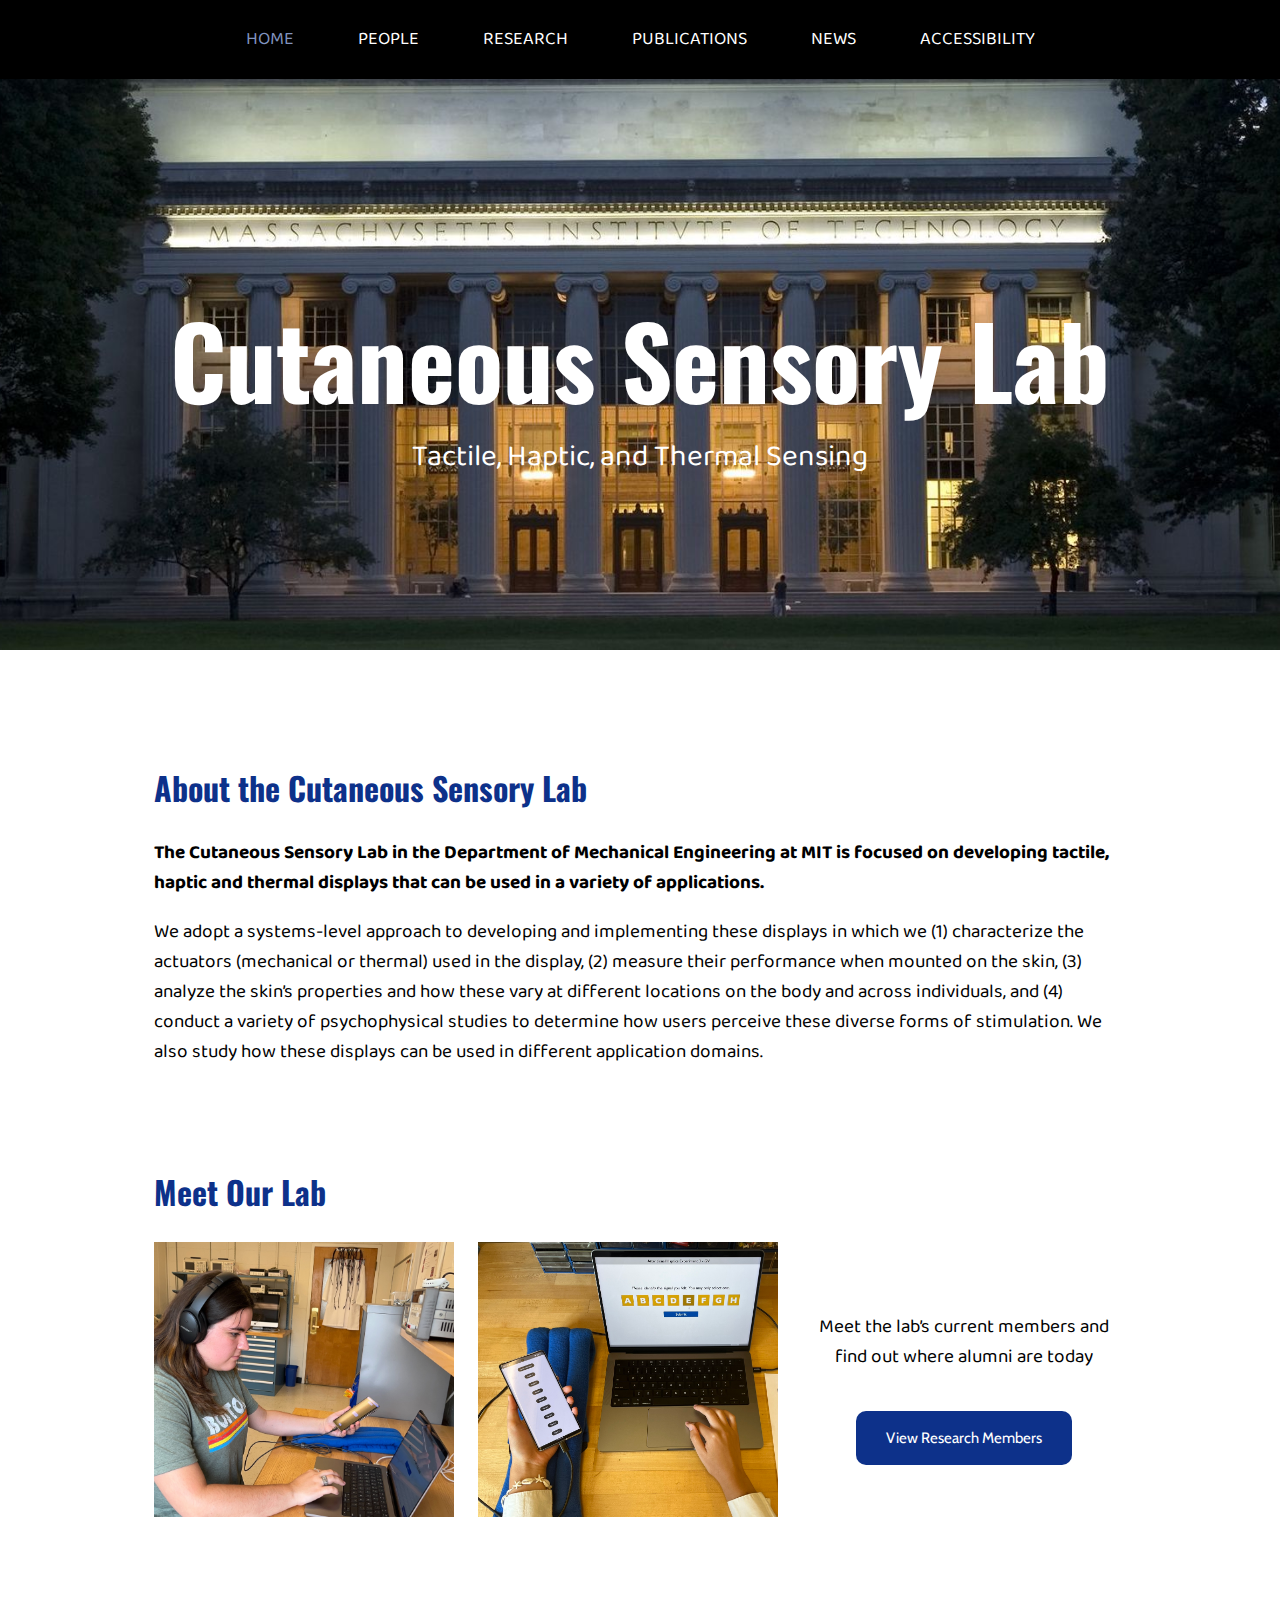
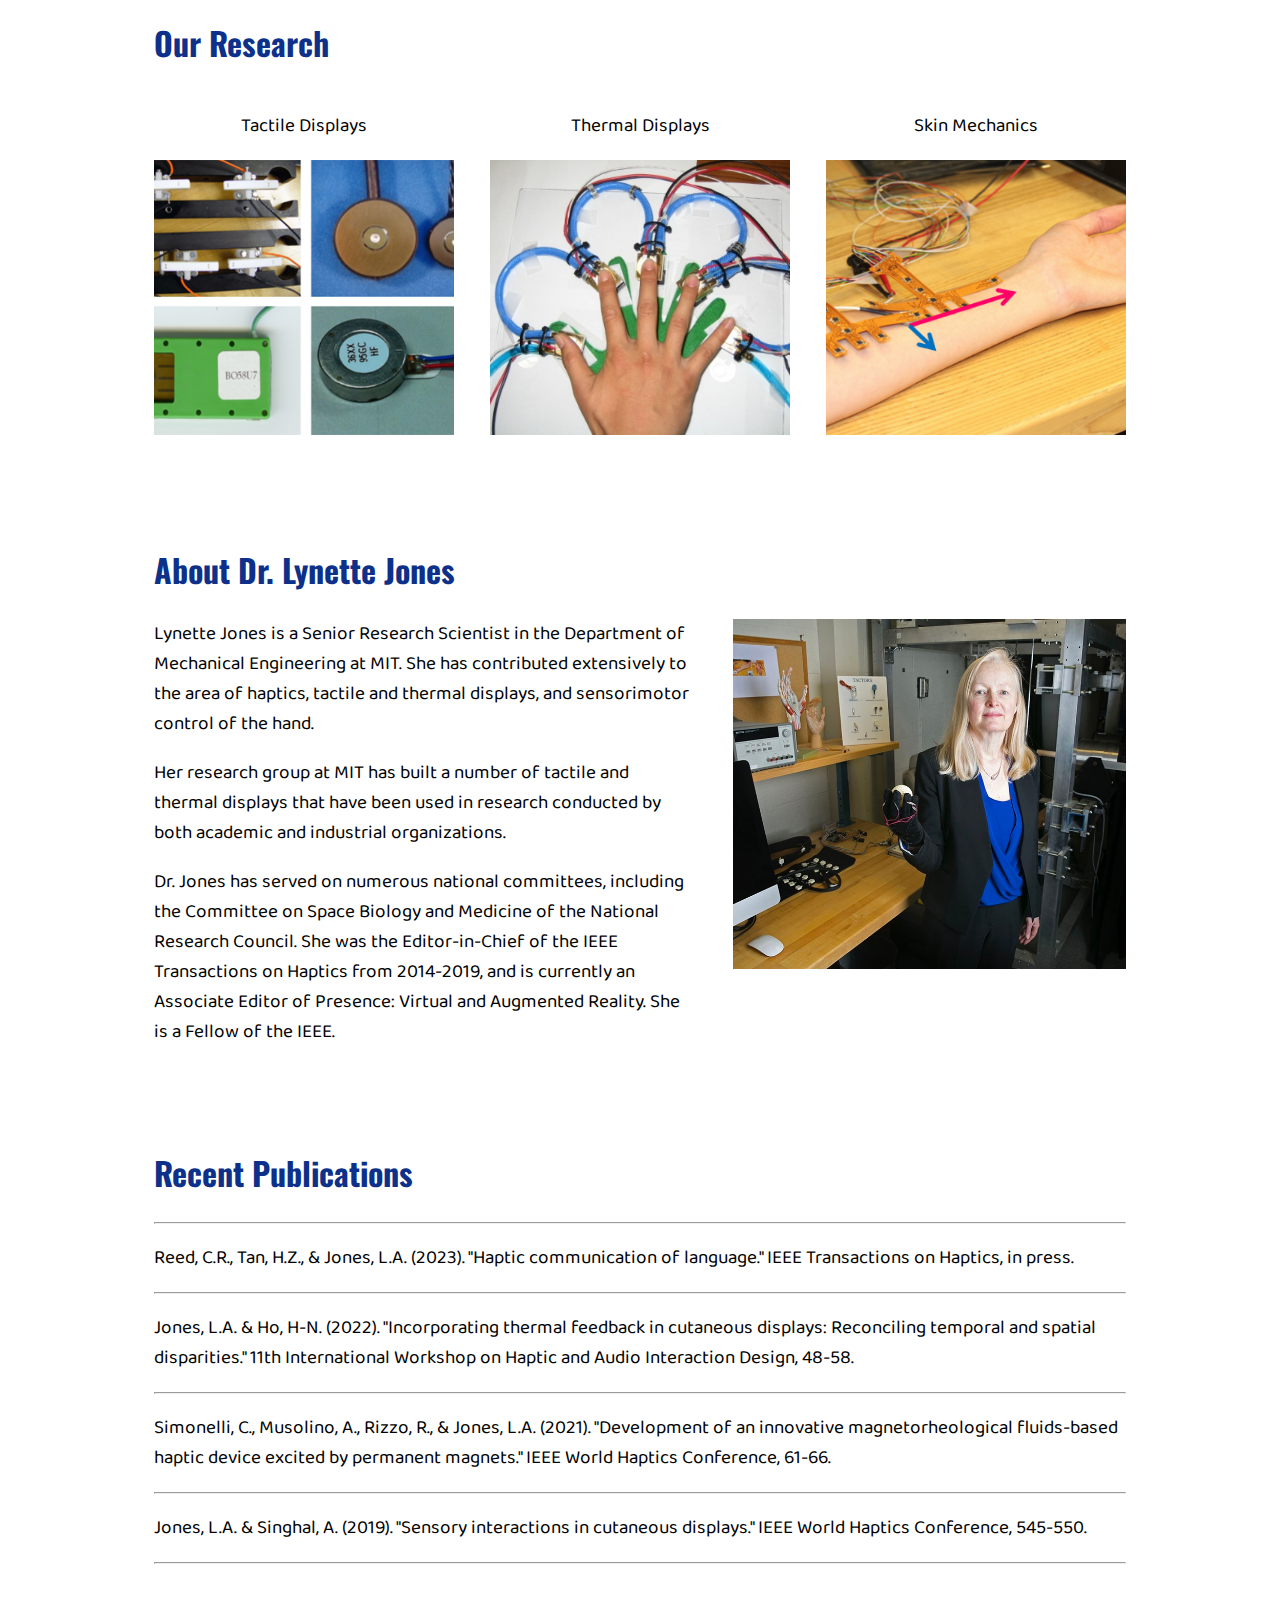
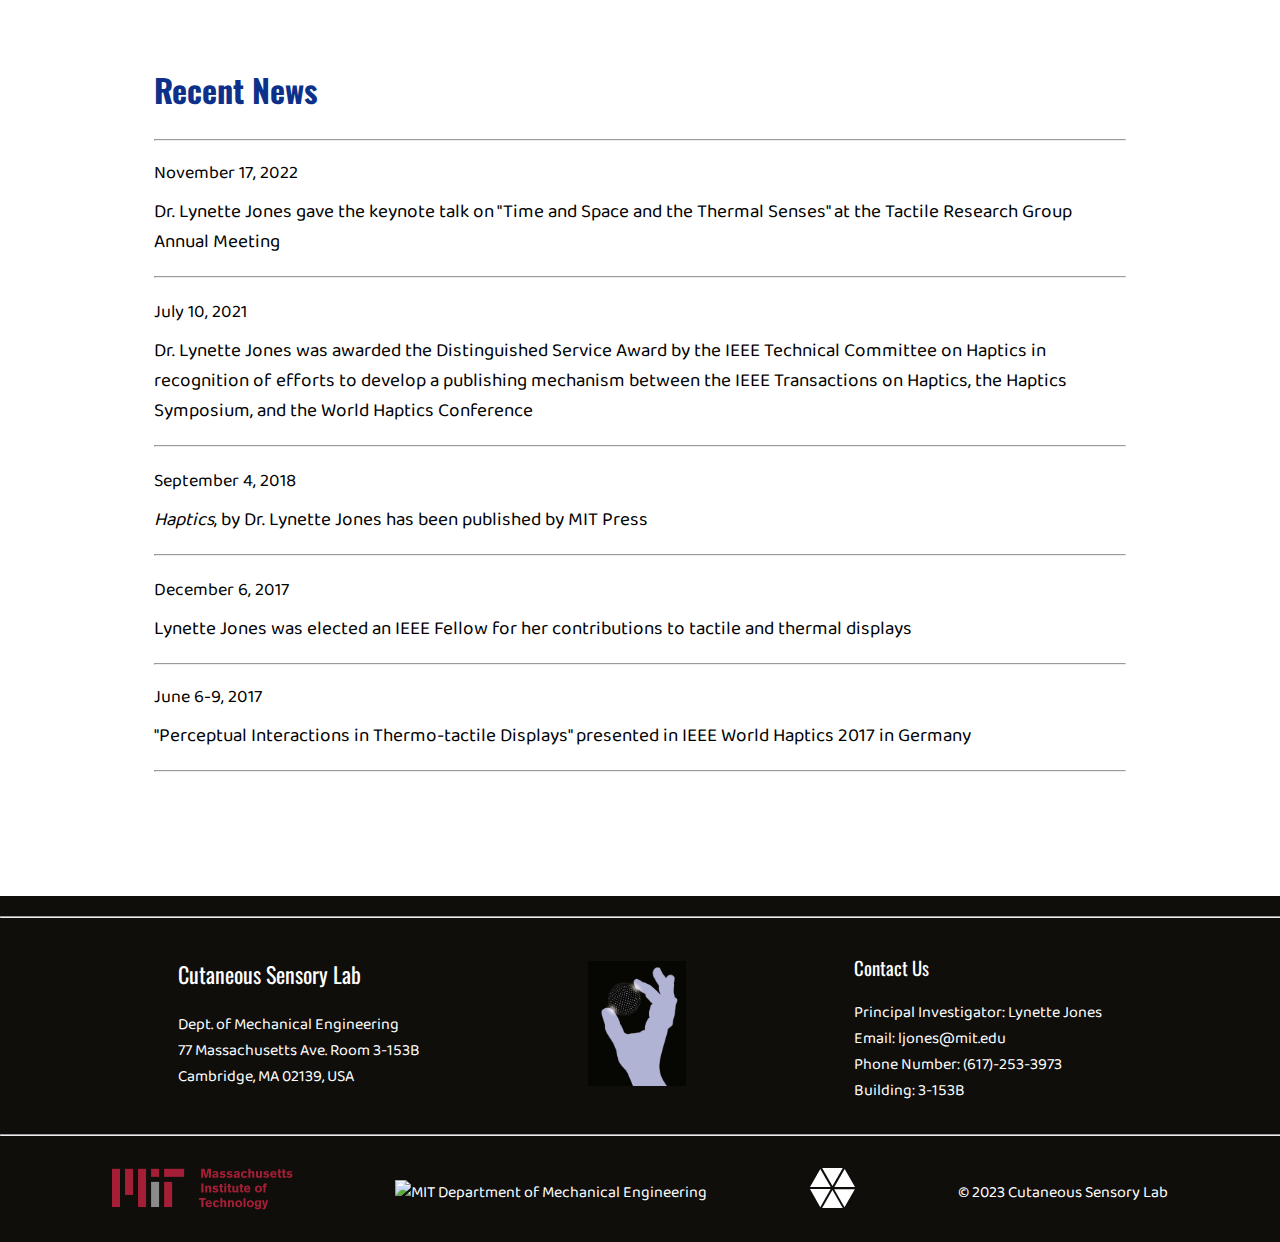
==== commit 0bf6c2af: "notes update" ====
--- a/index.html
+++ b/index.html
@@ -187,6 +187,6 @@
     
     <!-- <script src="app.js"></script> -->
 
-    <!-- do we have favicon, if so NEED TO UPDATE FAVICON, AND HOME IMAGE. Reach out about launching the website and how to keep it updated. -->
+    <!-- 1) Update with a favicon for home icon 4) make mobile responsive 5)push in git and pull in cutaneous/www 6)mobile responsive navbar 7)new font for website 8)new image for landing page 9)Move meet the lab up-->
 </body>
 </html>--- a/main.css
+++ b/main.css
@@ -200,6 +200,7 @@
     height: 275px;
     width: 300px;
     object-fit: cover;
+    max-width: 100%;
 }
 
 .btn {
@@ -338,40 +339,35 @@
 
 #landing-title {
     background-image: url(images/mit-lights.jpeg);
-    background-size: contain;
-    background-repeat: no-repeat;
+    background-size: cover;
     background-position: top;
     color: #FFFFFF;
 }
 
 #research-title {
     background-image: url(images/mit-lights.jpeg);
-    background-size: contain;
-    background-repeat: no-repeat;
+    background-size: cover;
     background-position: top;
     color: #FFFFFF;
 }
 
 #people-title {
     background-image: url(images/mit-lights.jpeg);
-    background-size: contain;
-    background-repeat: no-repeat;
+    background-size: cover;
     background-position: top;
     color: #FFFFFF;
 }
 
 #publications-title {
     background-image: url(images/mit-lights.jpeg);
-    background-size: contain;
-    background-repeat: no-repeat;
+    background-size: cover;
     background-position: top;
     color: #FFFFFF;
 }
 
 #news-title {
     background-image: url(images/mit-lights.jpeg);
-    background-size: contain;
-    background-repeat: no-repeat;
+    background-size: cover;
     background-position: top;
     color: #FFFFFF;
 }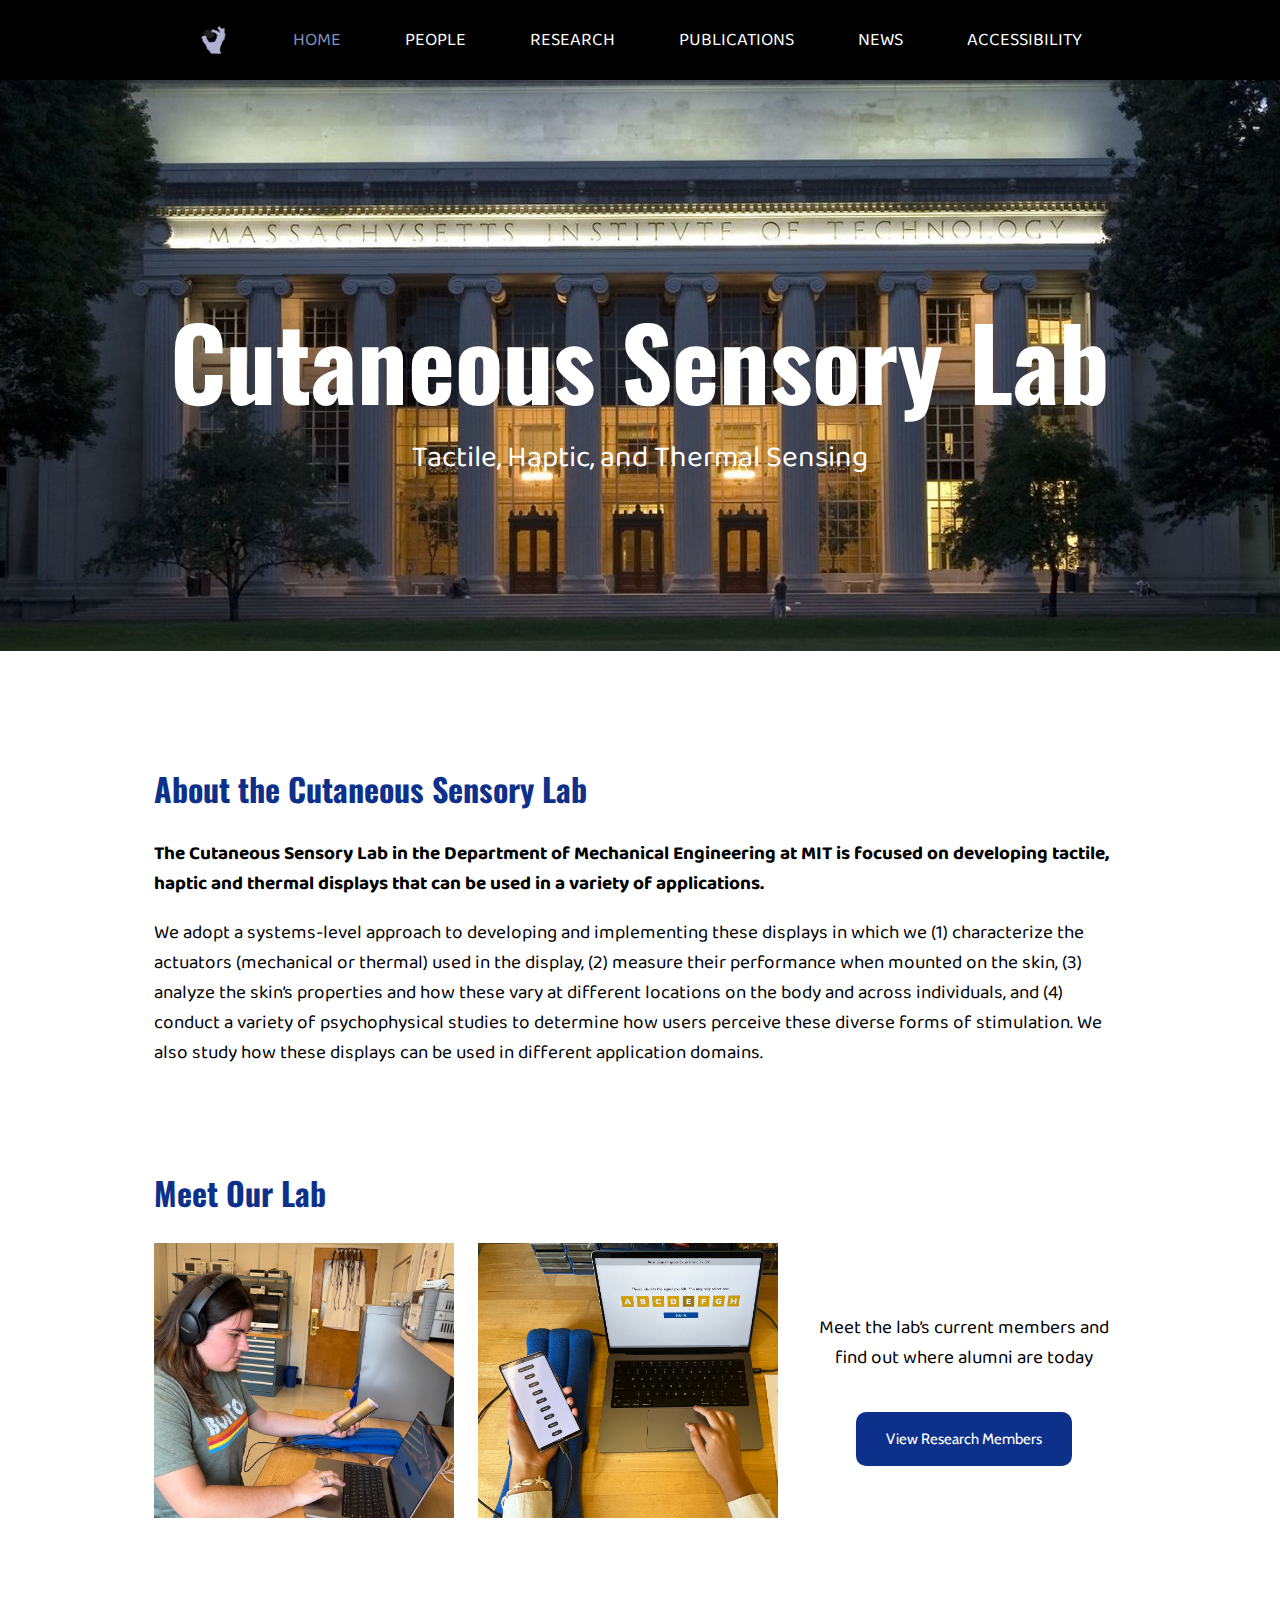
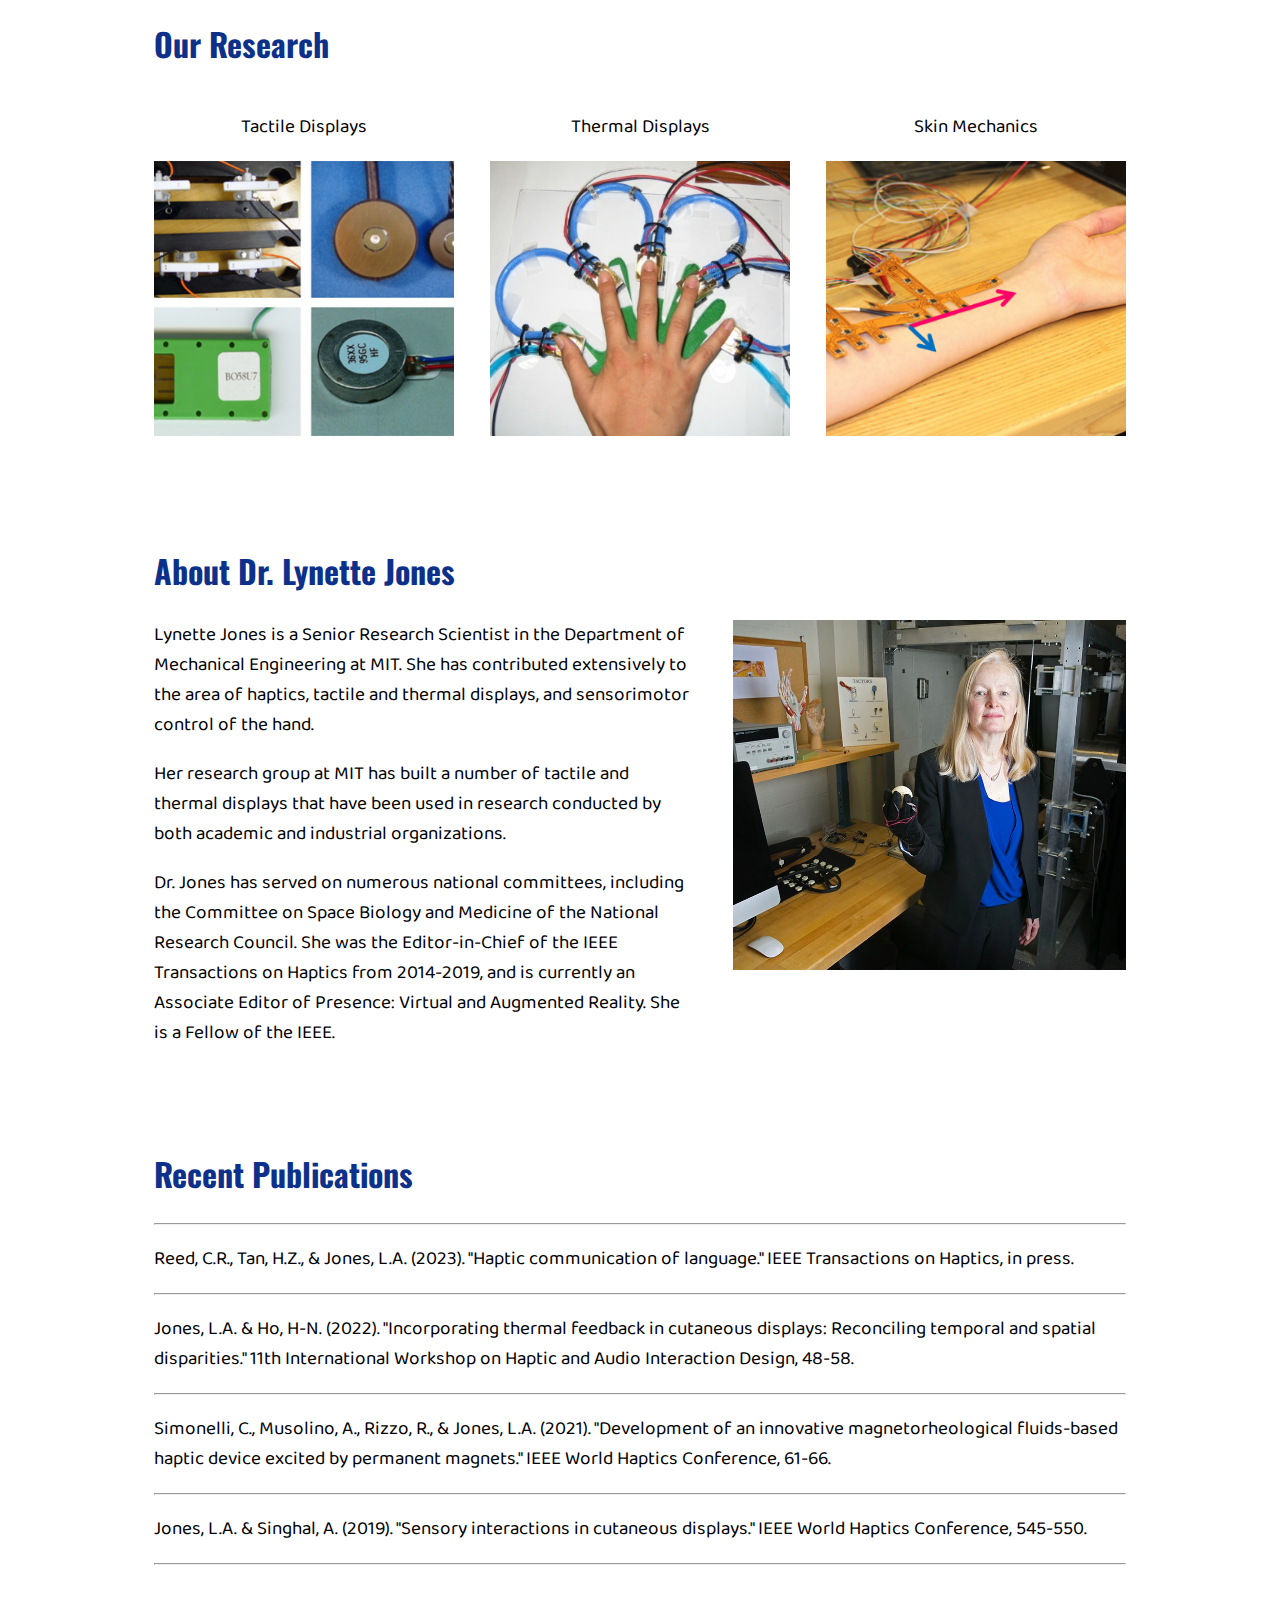
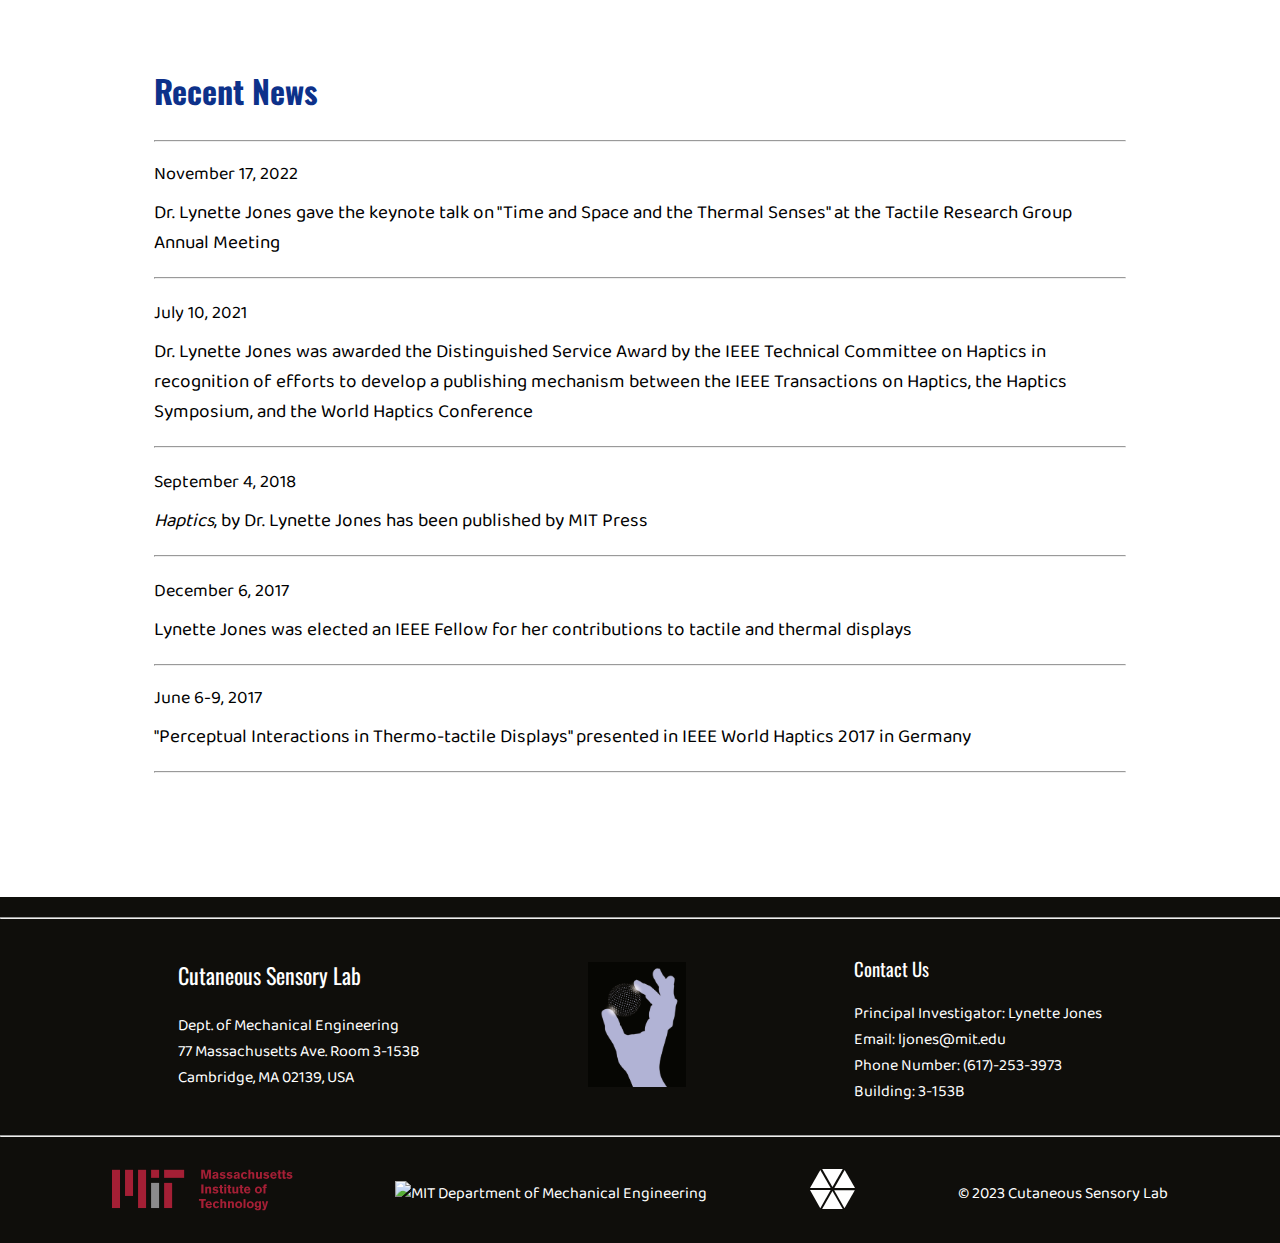
==== commit 5a6e4390: "new computer change" ====
--- a/index.html
+++ b/index.html
@@ -12,8 +12,9 @@
     </style>
 </head>
 
-<body class="">
+<body>
     <div class="navbar">
+        <a href="index.html" class="logo"><img src="images/haptics-2.png" width="30" height="30" alt="CSL Logo" margin-top="3px"></a>
         <a style="color: #8193bf;" href="index.html">HOME</a>
         <a href="people.html">PEOPLE</a>
         <a href="research.html">RESEARCH</a>
@@ -186,7 +187,5 @@
     </div>
     
     <!-- <script src="app.js"></script> -->
-
-    <!-- 1) Update with a favicon for home icon 4) make mobile responsive 5)push in git and pull in cutaneous/www 6)mobile responsive navbar 7)new font for website 8)new image for landing page 9)Move meet the lab up-->
 </body>
 </html>--- a/main.css
+++ b/main.css
@@ -64,6 +64,10 @@
     color: #8193bf;
 }
 
+.logo {
+    float: right;
+    display: flex;
+}
 /* The subnavigation menu */
 .subnav {
     float: left;
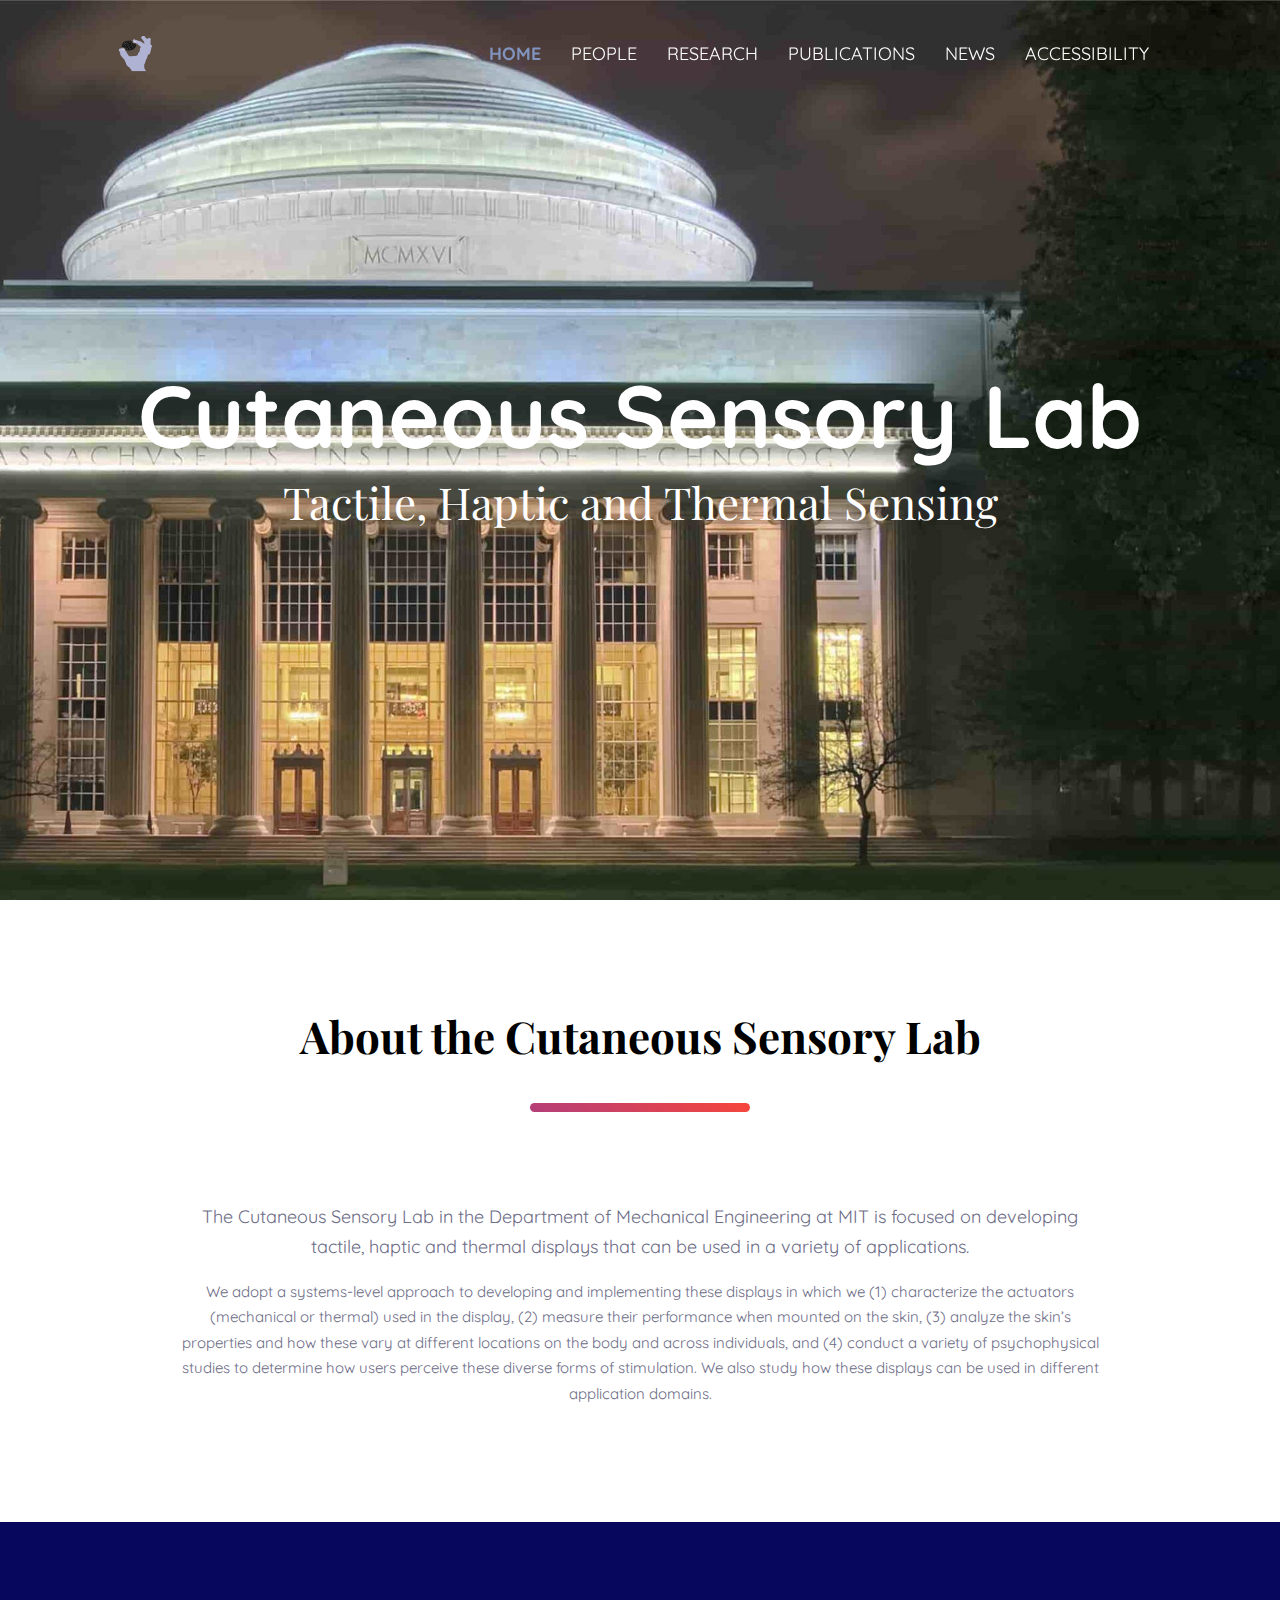
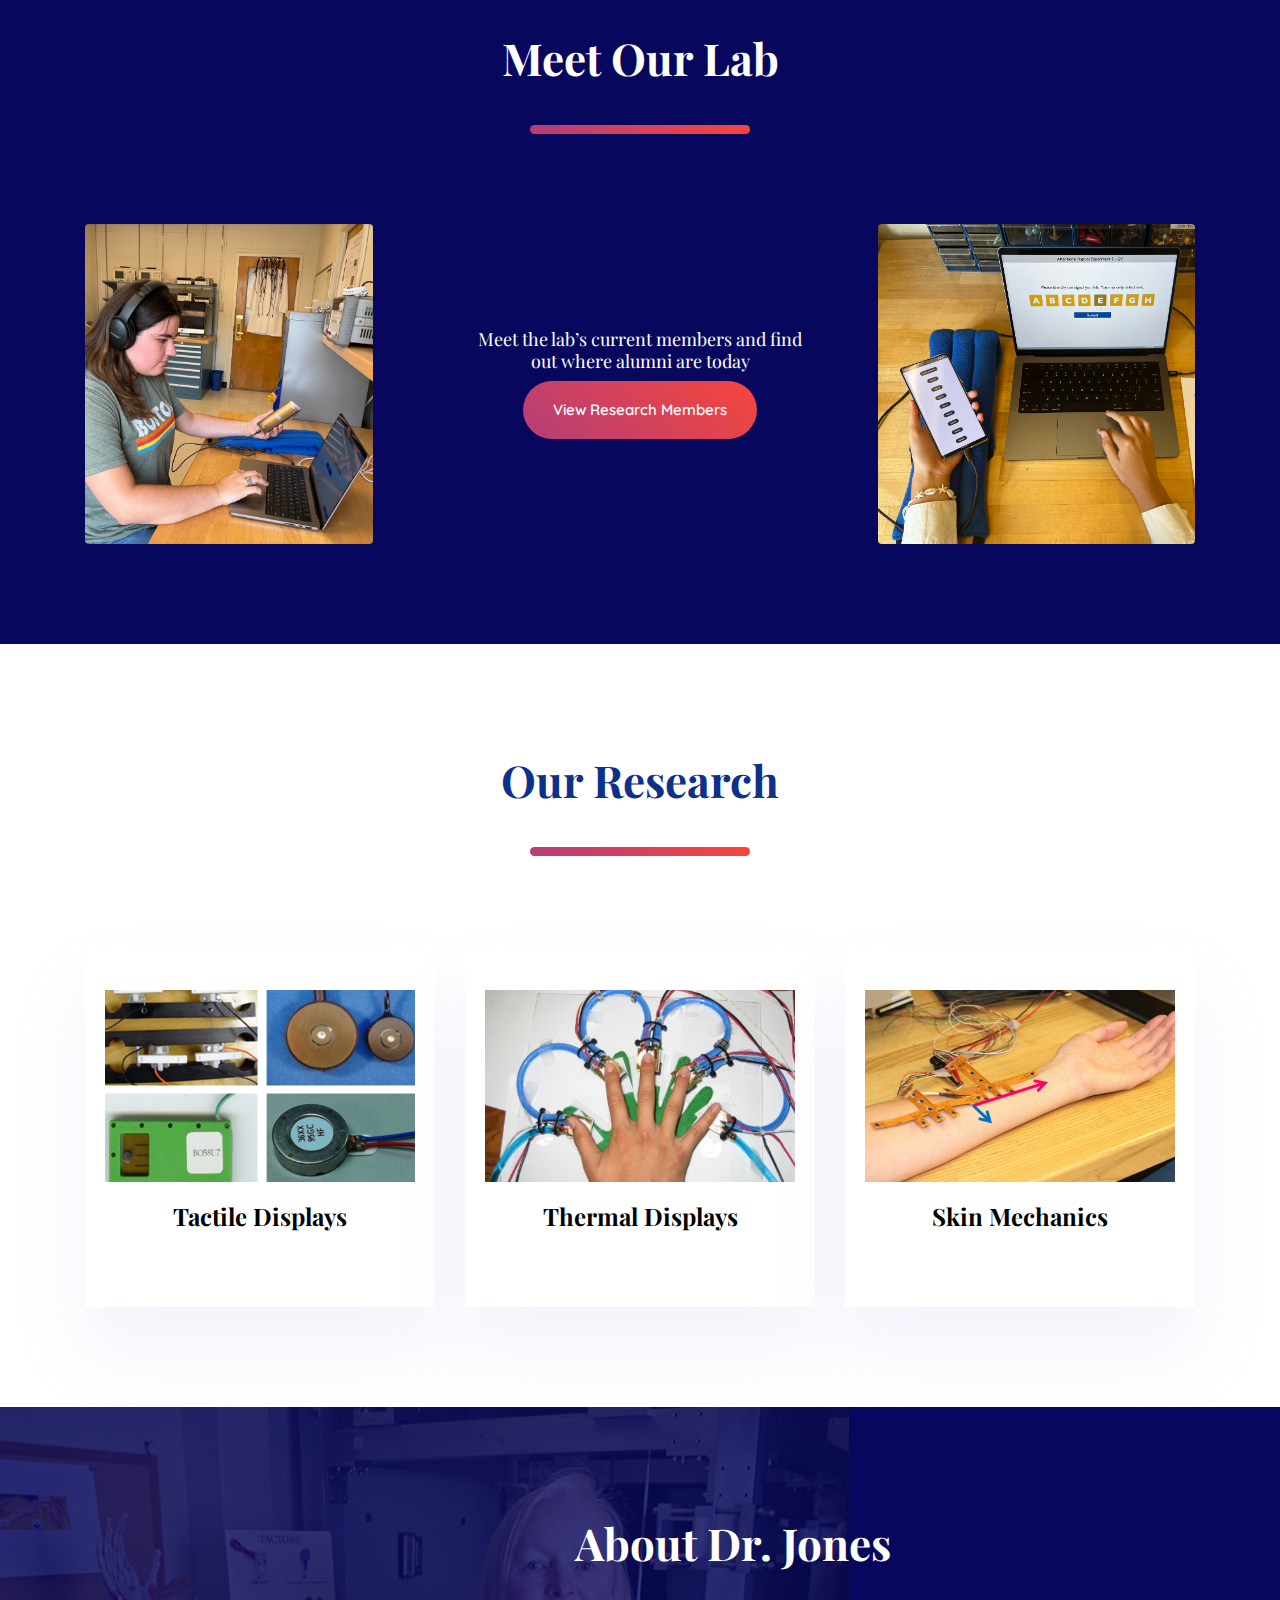
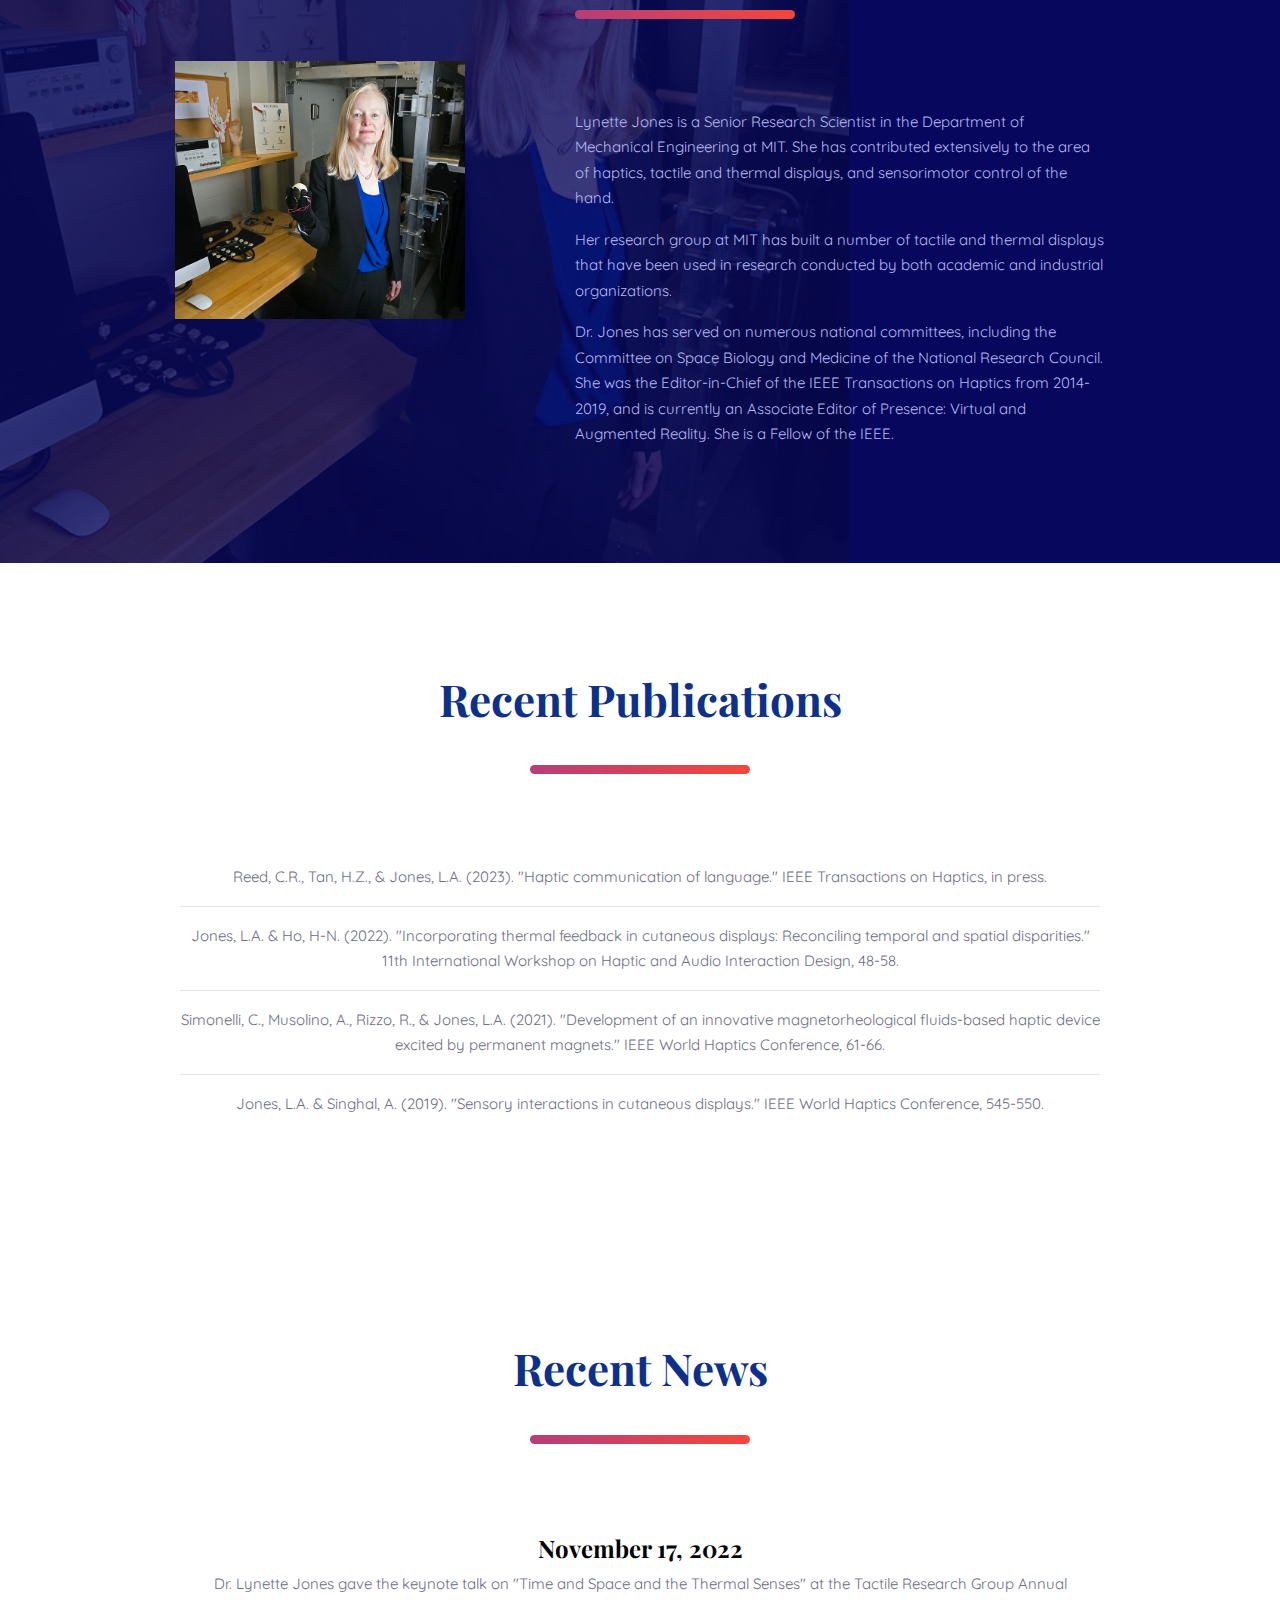
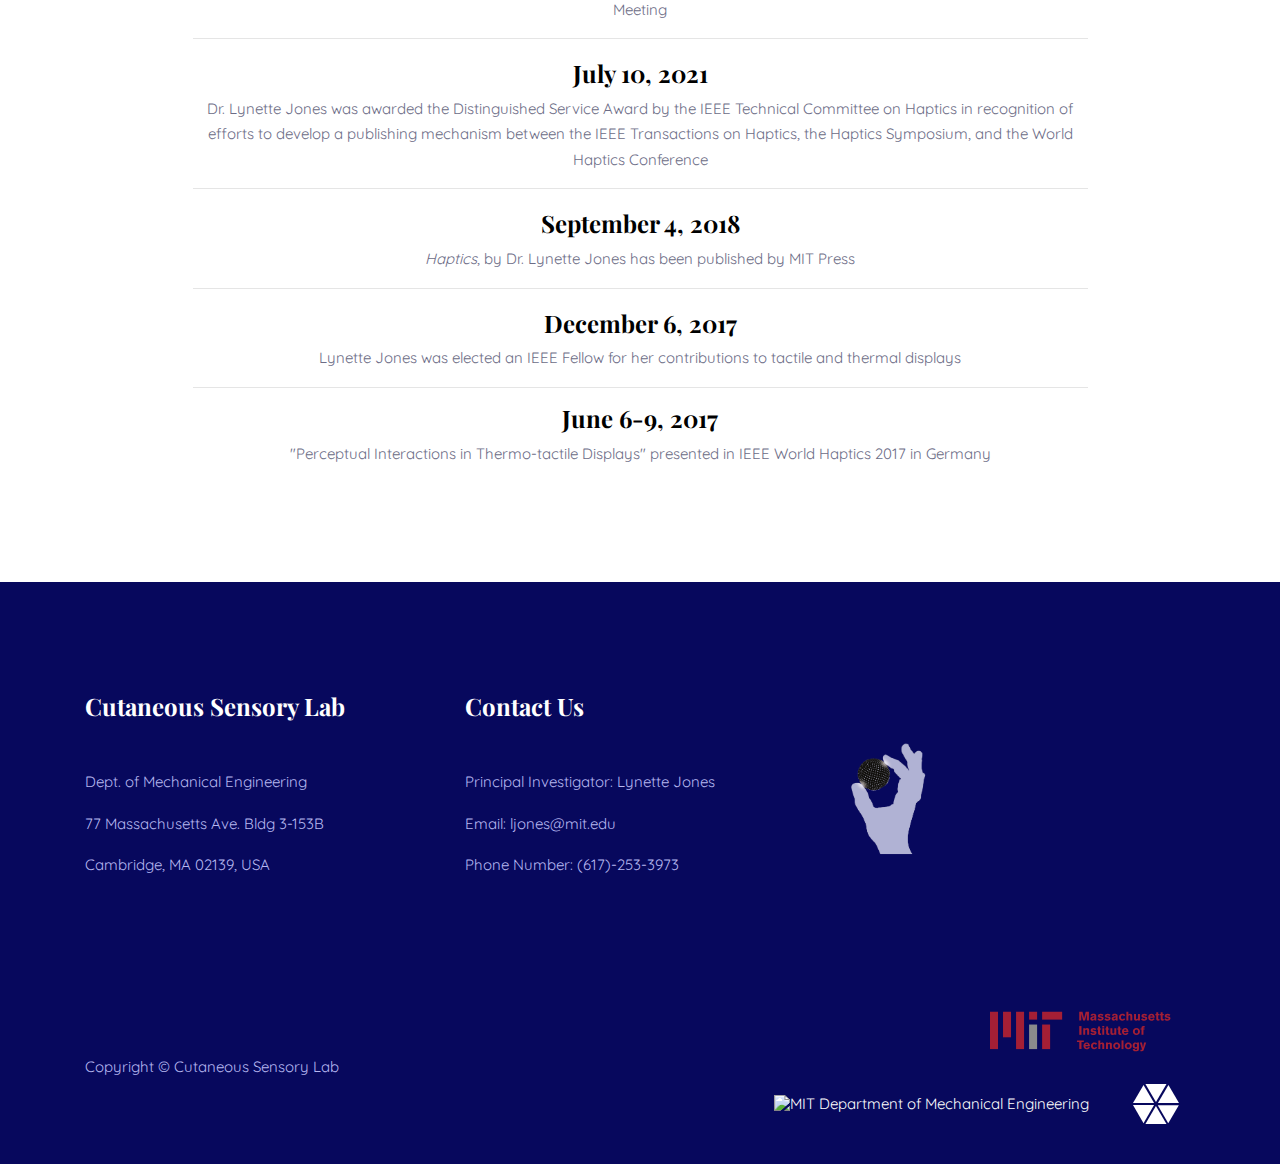
==== commit a1c3174b: "changed whole website" ====
--- a/index.html
+++ b/index.html
@@ -2,36 +2,92 @@
 <html lang="en">
 <head>
     <meta charset="UTF-8">
-    <meta http-equiv="X-UA-Compatible" content="IE=edge">
+    <!--<meta http-equiv="X-UA-Compatible" content="IE=edge">-->
     <meta name="viewport" content="width=device-width, initial-scale=1.0">
-    <title>Cutaneous Sensory Lab</title>
-    <link rel="icon" href="/images/haptics-2.png"/>
-    <link rel="stylesheet" href="main.css">
-    <style>
+    <meta name="viewport" content="width=device-width, initial-scale=1, maximum-scale=1">
+    <title>Cutaneous Home</title>
+    <link rel="icon" href="/images/haptics.png"/>
+    <!--<link rel="stylesheet" href="main.css">-->
+    <!--<style>
         @import url('https://fonts.googleapis.com/css2?family=Baloo+Bhai+2:wght@400;700&family=Cabin&family=Oswald:wght@400;700&family=Roboto:ital,wght@0,400;0,700;1,400;1,700&display=swap');
-    </style>
+    </style>-->
+
+  <!-- theme meta -->
+  <meta name="theme-name" content="agen" />
+  
+  <!-- ** Plugins Needed for the Project ** -->
+  <!-- Bootstrap -->
+  <link rel="stylesheet" href="plugins/bootstrap/bootstrap.min.css">
+  <!-- slick slider -->
+  <link rel="stylesheet" href="plugins/slick/slick.css">
+  <!-- themefy-icon -->
+  <link rel="stylesheet" href="plugins/themify-icons/themify-icons.css">
+  <!-- venobox css -->
+  <link rel="stylesheet" href="plugins/venobox/venobox.css">
+  <!-- card slider -->
+  <link rel="stylesheet" href="plugins/card-slider/css/style.css">
+
+  <!-- Main Stylesheet -->
+  <link href="css/style.css" rel="stylesheet">
+
 </head>
 
 <body>
-    <div class="navbar">
-        <a href="index.html" class="logo"><img src="images/haptics-2.png" width="30" height="30" alt="CSL Logo" margin-top="3px"></a>
-        <a style="color: #8193bf;" href="index.html">HOME</a>
-        <a href="people.html">PEOPLE</a>
-        <a href="research.html">RESEARCH</a>
-        <!--<a href="research.html">RESEARCH</a>-->
-        <a href="publications.html">PUBLICATIONS</a>
-        <a href="news.html">NEWS</a>
-        <a href="https://accessibility.mit.edu/" class="nav-link nav-link-https--accessibilitymitedu-" target="_blank">ACCESSIBILITY</a>
-    </div>
-
+    <header class="navigation fixed-top">
+        <nav class="navbar navbar-expand-lg navbar-dark">
+          <a class="navbar-brand" href="index.html"><img src="images/hap1_nobkg.png" width="40" height="40" alt="CSL Logo"></a>
+          <button class="navbar-toggler" type="button" data-toggle="collapse" data-target="#navigation"
+            aria-controls="navigation" aria-expanded="false" aria-label="Toggle navigation">
+            <span class="navbar-toggler-icon"></span>
+          </button>
+
+    <div class="collapse navbar-collapse text-center" id="navigation">
+        <ul class="navbar-nav ml-auto">
+          <li class="nav-item active">
+            <a class="nav-link" style="color: #8193bf;" href="index.html">HOME</a>
+        </li>
+          <li class="nav-item">
+            <a class="nav-link" href="people.html">PEOPLE</a>
+        </li>
+          <li class="nav-item">
+            <a class="nav-link" href="research.html">RESEARCH</a>
+        </li>
+          <li class="nav-item">
+            <a class="nav-link" href="publications.html">PUBLICATIONS</a>
+        </li>
+          <li class="nav-item">
+            <a class="nav-link" href="news.html">NEWS</a>
+        </li>
+          <li class="nav-item">
+            <a href="https://accessibility.mit.edu/" class="nav-link nav-link-https--accessibilitymitedu-" target="_blank">ACCESSIBILITY</a>
+        </li>
+        </ul>
+      </div>
+    </nav>
+  </header>
+
+  <!-- banner -->
+<section class="banner bg-cover position-relative d-flex justify-content-center align-items-center"
+    data-background= "images/banner/mit-pretty.jpeg" >
     <div class="container">
-        <div class="title" id="landing-title">
-            <h1>Cutaneous Sensory Lab</h1>
-            <p>Tactile, Haptic, and Thermal Sensing</p>
-        </div>
-        <div class="main-info">
-            <h2>About the Cutaneous Sensory Lab</h2>
-            <p>
+        <div class="row">
+    <div class="col-12 text-center">
+      <h1 class="display-2 text-white font-weight-bold font-primary">Cutaneous Sensory Lab</h1>
+      <h2 class="text-white font-weight-light">Tactile, Haptic and Thermal Sensing</h2>
+    </div>
+  </div>
+</div>
+</section>
+<!-- /banner -->
+
+<!-- /About Us-->
+<section class="section">
+    <div class="container">
+        <div class="row">
+            <div class="col-lg-10 mx-auto text-center">
+            <h2 class="section-title"> About the Cutaneous Sensory Lab</h2>
+            <div class="section-border"></div>
+            <p class="lead">
                 <b>
                     The Cutaneous Sensory Lab in the Department of Mechanical Engineering at MIT is focused on
                     developing tactile, haptic and thermal displays that can be used in a variety of applications.
@@ -45,63 +101,162 @@
                 diverse forms of stimulation. We also study how these displays can be used in different application domains.
             </p>
 
-            <h2><a style="color: #0D318A;" href="people.html">Meet Our Lab</a></h2>
-            <div class="flex-row">
-                <img class="image" src="images/hapticsUrop.jpg" alt="Haptics UROP 2022">
-                <img class="image" src="images/hapticsExp3.jpg" alt="Haptics UROP 2022">
-                <!-- <img style="height: 300px; width: 200px;" src="images/skin-mechanics1.jpg" alt="Skin Mechanics"> -->
-                <div class="flex-col" style="width: 325px; align-self: center; justify-content: left;">
-                    <p style="text-align: center;">Meet the lab’s current members and find out where alumni are today</p>
-                    <a href="people.html"><button class="btn" style="padding: 18px 30px;">View Research Members</button></a>
+        </div>
+      </div>
+    </div>
+</section>
+<!-- /About Us-->
+
+<!-- /Meet Our Lab-->
+<section class="section bg-secondary position-relative">
+  <div class="container">
+
+    <div class="row">
+      <div class="col-lg-10 mx-auto text-center">
+        <h2><a class="section-title" style="color: white;" href="people.html">Meet Our Lab</a></h2>
+      <div class="section-border"></div>
+      </div>
+
+      <div class="col-lg-4 col-xs-4 col-sm-4 col-md-4">
+        <img class="rounded float-left" src="images/hapticsUrop.jpg" style="max-width: 100%; height:25vw"/>
+      </div>
+  
+      <div class="col-lg-4 col-xs-4 col-sm-4 col-md-4 text-center align-self-center" >
+          <div class="clearfix">
+            <h5 class="lead" style="text-align: center; color: white;">Meet the lab’s current members and find out where alumni are today</h5>
+            <a class="btn btn-primary" href="people.html" role="button" style="padding: 18px 30px;">View Research Members</a>
+          </div>
+      </div>
+  
+      <div class="col-lg-4 col-xs-4 col-sm-4 col-md-4">
+        <img class="rounded float-right" src="images/hapticsExp3.jpg" style="max-width: 100%; height:25vw" />
+      </div>
+  </div>
+
+  </div>
+</section>
+<!-- /Meet Our Lab-->
+
+
+<!-- Our Research -->
+<section class="section">
+  <div class="container">
+    <div class="row">
+      <div class="col-lg-10 mx-auto text-center">
+        <h2><a class="section-title" style="color: #0D318A;" href="research.html">Our Research</a></h2>
+        <div class="section-border"></div>
+      </div>
+    </div>
+    
+<div class="card">
+        <div class="row">
+
+    <div class="col-lg-4 mb-4 mb-lg-0">
+      <div class="card hover-bg-secondary shadow py-4">
+        <div class="card-body text-center">
+          <div class="position-relative">
+              <a href="research.html#tactile-research">
+                <img class="card-img-top" src="images/tactile-haptics.png" alt="Tactile Haptics Image">
+            </a>
+          </div>
+            <div class="card-body">
+              <h4 class="card-title">Tactile Displays</h4>
+            </div>
+        </div>
+      </div>
+    </div>
+
+
+    <div class="col-lg-4 mb-4 mb-lg-0">
+      <div class="card hover-bg-secondary shadow py-4">
+        <div class="card-body text-center">
+          <div class="position-relative">
+              <a href="research.html#thermal-research">
+                <img class="card-img-top" src="images/thermal-displays.jpg" alt="Thermal Displays Image">
+            </a>
+          </div>
+            <div class="card-body">
+              <h4 class="card-title">Thermal Displays</h4>
+            </div>
+        </div>
+      </div>
+            </div>
+
+
+
+    <div class="col-lg-4 mb-4 mb-lg-0">
+      <div class="card hover-bg-secondary shadow py-4">
+        <div class="card-body text-center">
+          <div class="position-relative">
+              <a href="research.html#skin-research">
+                <img class="card-img-top" src="images/skin-mechanics.png" alt="Skin Mechanics Image">
+            </a>
+          </div>
+            <div class="card-body">
+              <h4 class="card-title">Skin Mechanics</h4>
+            </div>
+        </div>
+      </div>
+    </div>
+
+  </div>
+</div>
+  </div>
+</section>
+
+<!-- /Our Research -->
+
+
+<!-- /About Dr. Jones-->
+<section class="section bg-secondary position-relative">
+    <div class="bg-image overlay-secondary">
+      <img src="images/laJones 3.jpeg" alt="bg-image">
+    </div>
+    <div class="container-fluid">
+      <div class="row">
+        <div class="col-xl-9 mx-auto">
+          <div class="row align-items-center">
+            <div class="col-lg-4 mb-4 mb-lg-0">
+              <img src="images/laJones 3.jpeg" alt="feature-image" class="img-fluid">
+            </div>
+            <div class="col-lg-7 offset-lg-1">
+              <div class="row">
+                <div class="col-12">
+                  <h2 class="text-white">About Dr. Jones</h2>
+                  <div class="section-border ml-0"></div>
+                  <p class="text-light">
+                    Lynette Jones is a Senior Research Scientist in the Department of Mechanical Engineering at MIT. She
+                    has contributed extensively to the area of haptics, tactile and thermal displays, and sensorimotor control
+                    of the hand.
+                </p>
+                <p class="text-light">
+                    Her research group at MIT has built a number of tactile and thermal displays that have been
+                    used in research conducted by both academic and industrial organizations.
+                </p>
+                <p class="text-light">
+                    Dr. Jones has served on numerous national committees, including the Committee on Space Biology and Medicine
+                    of the National Research Council. She was the Editor-in-Chief of the IEEE Transactions on Haptics from 2014-2019,
+                    and is currently an Associate Editor of Presence: Virtual and Augmented Reality. She is a Fellow of the IEEE.
+                </p>
                 </div>
-            </div>
-
-            <h2><a style="color: #0D318A;" href="research.html">Our Research</a></h2>
-            <div class="flex-row">
-                <div class="flex-col">
-                    <p>Tactile Displays</p>
-                    <a href="research.html#tactile-research">
-                        <img class="image" src="images/tactile-haptics.png" alt="Tactile Haptics Image">
-                    </a>
-                </div>
-                <div class="flex-col">
-                    <p>Thermal Displays</p>
-                    <a href="research.html#thermal-research">
-                        <img class="image" src="images/thermal-displays.jpg" alt="Thermal Displays Image">
-                    </a>
-                </div>
-                <div class="flex-col">
-                    <p>Skin Mechanics</p>
-                    <a href="research.html#skin-research">
-                        <img class="image" src="images/skin-mechanics.png" alt="Skin Mechanics Image">
-                    </a>
-                </div>
-            </div>
-
-            <h2>About Dr. Lynette Jones</h2>
-            <!-- <div class="flex-row"> -->
-            <img style="height: 350px; padding: 0 0 20px 40px; float: right;" src="images/laJones 3.jpeg" alt="Dr. Lynette Jones">
-
-            <p>
-                Lynette Jones is a Senior Research Scientist in the Department of Mechanical Engineering at MIT. She
-                has contributed extensively to the area of haptics, tactile and thermal displays, and sensorimotor control
-                of the hand.
-            </p>
-            <p>
-                Her research group at MIT has built a number of tactile and thermal displays that have been
-                used in research conducted by both academic and industrial organizations.
-            </p>
-            <p>
-                Dr. Jones has served on numerous national committees, including the Committee on Space Biology and Medicine
-                of the National Research Council. She was the Editor-in-Chief of the IEEE Transactions on Haptics from 2014-2019,
-                and is currently an Associate Editor of Presence: Virtual and Augmented Reality. She is a Fellow of the IEEE.
-            </p>
-            <!-- <img style="height: 350px; padding-left: 40px; float: right;" src="images/laJones 3.jpeg" alt="Dr. Lynette Jones"> -->
-            <!-- </div> -->
-
-
-            <h2><a style="color: #0D318A;" href="publications.html">Recent Publications</a></h2>
-            <hr>
+            
+              </div>
+            </div>
+          </div>
+        </div>
+      </div>
+    </div>
+  </section>
+  <!-- /About Dr. Jones-->
+
+
+<!-- /Recent Publications-->
+<section class="section">
+  <div class="container">
+    <div class="row">
+      <div class="col-lg-10 mx-auto text-center">
+        <h2><a class="section-title" style="color: #0D318A;" href="publications.html">Recent Publications</a></h2>
+        <div class="section-border"></div>
             <p>
                 Reed, C.R., Tan, H.Z., &amp; Jones, L.A. (2023). "Haptic communication of language."
                 IEEE Transactions on Haptics, in press.
@@ -123,69 +278,121 @@
                 Jones, L.A. &amp; Singhal, A. (2019). "Sensory interactions in cutaneous displays." IEEE World Haptics
                 Conference, 545-550.
             </p>
-            <hr>
-
-            <h2><a style="color: #0D318A;" href="news.html">Recent News</a></h2>
-            <hr>
-            <p style="font-size: 18px; margin-bottom: -10px;">November 17, 2022</p>
+        </div>
+      </div>
+  </div>
+</section>
+<!-- /Recent Publications-->
+
+<!-- /Recent News-->
+<section class="section">
+  <div class="container">
+  <div class="col-lg-10 mx-auto text-center">
+            <h2><a class="section-title" style="color: #0D318A;" href="news.html">Recent News</a></h2>
+            <div class="section-border"></div>
+            <h4>November 17, 2022</h4>
             <p>
                 Dr. Lynette Jones gave the keynote talk on "Time and Space and the Thermal Senses" at the Tactile Research Group Annual Meeting
             </p>
             <hr style="margin-bottom: 20px;">
-            <p style="font-size: 18px; margin-bottom: -10px;">July 10, 2021</p>
+            <h4>July 10, 2021</h4>
             <p>
                 Dr. Lynette Jones was awarded the Distinguished Service Award by the IEEE Technical Committee on Haptics in
                 recognition of efforts to develop a publishing mechanism between the IEEE Transactions on Haptics, the Haptics Symposium, and the
                 World Haptics Conference
             </p>
             <hr style="margin-bottom: 20px;">
-            <p style="font-size: 18px; margin-bottom: -10px;">September 4, 2018</p>
+            <h4>September 4, 2018</h4>
             <p><em>Haptics</em>, by Dr. Lynette Jones has been published by MIT Press</p>
             <hr style="margin-bottom: 20px;">
-            <p style="font-size: 18px; margin-bottom: -10px;">December 6, 2017</p>
+            <h4>December 6, 2017</h4>
             <p>Lynette Jones was elected an IEEE Fellow for her contributions to tactile and thermal displays</p>
             <hr>
 
-            <p style="font-size: 18px; margin-bottom: -10px;">June 6-9, 2017</p>
+            <h4>June 6-9, 2017</h4>
             <p>"Perceptual Interactions in Thermo-tactile Displays" presented in IEEE World Haptics 2017 in Germany</p>
-            <hr>
-        </div>
-
-    </div>
-
-    <div class="footer">
-        <hr>
-        <div class="footer-row">
-            <div>
-                <h3 style="font-size: 22px;">Cutaneous Sensory Lab</h3>
-                <p>Dept. of Mechanical Engineering</p>
-                <p>77 Massachusetts Ave.  Room 3-153B</p>
-                <p>Cambridge, MA 02139, USA</p>
-            </div>
-            <div id="footer-cutaneous">
-                <a target=”_blank” href="/index.html">
-                    <img src="images/haptics-logo.png" 
-                        alt="Cutaneous Sensory Lab" height="125px" style="margin-top: 1em;">
-                </a>
-            </div>
-
-            <div>
-                <h3>Contact Us</h3>
-                <p>Principal Investigator: Lynette Jones</p>
-                <p>Email: ljones@mit.edu</p>
-                <p>Phone Number: (617)-253-3973</p>
-                <p>Building: 3-153B</p>
-            </div>
-        </div>
-        <hr>
-        <div class="footer-logos">
-            <a target=”_blank” href="https://web.mit.edu/"><img src="images/MIT-logo-with-spelling-design1-large-red-gray.svg" alt="Massachusetts Institute of Technology"></a>
-            <a target=”_blank” href="http://meche.mit.edu/"><img src="https://bioinstrumentation.mit.edu/images/MechE_logo.svg" alt="MIT Department of Mechanical Engineering" height="40px"></a>
-            <a target=”_blank” href="https://bioinstrumentation.mit.edu/"><img src="images/bilab-vector.svg" alt= "BioInstrumentation Logo" height="40px"></a>
-            <p>© 2023 Cutaneous Sensory Lab</p>
-        </div>
-    </div>
-    
-    <!-- <script src="app.js"></script> -->
+        </div>
+
+    </div>
+  </section>
+<!-- /Recent News-->
+
+<!-- /Footer-->
+
+    <footer class="bg-secondary position-relative">
+      <!--<img src="images/haptics.png" class="img-fluid overlay-image" class="bg-white p-4" alt="">-->
+      <div class="section">
+        <div class="container">
+          <div class="row align-items-center">
+            <div class="col-md-4 col-6">
+              <h4 class="text-white mb-5">Cutaneous Sensory Lab</h4>
+              <p class="text-light d-block mb-3">Dept. of Mechanical Engineering</p>
+              <p class="text-light d-block mb-3">77 Massachusetts Ave.  Bldg 3-153B</p>
+              <p class="text-light d-block mb-3">Cambridge, MA 02139, USA</p>
+          </div>
+
+            <div class="col-md-4 col-6">
+              <h4 class="text-white mb-5">Contact Us</h4>
+                <p class="text-light d-block mb-3">Principal Investigator: Lynette Jones</p>
+                <p class="text-light d-block mb-3">Email: ljones@mit.edu</p>
+                <p class="text-light d-block mb-3">Phone Number: (617)-253-3973</p>
+            </div>
+
+            <div class="col-md-3 col-6">
+              <div id="footer-cutaneous">
+                  <a href="index.html">
+                      <img src="images/hap1_nobkg.png" 
+                          alt="Cutaneous Sensory Lab" height="125px" style="margin-top: 1em;">
+                  </a>
+              </div>
+          </div>
+          </div>
+        </div>
+      </div>
+
+
+    <div class="pb-4">
+      <div class="container">
+        <div class="row align-items-center">
+          <div class="col-md-6 text-center text-md-left">
+            <p class="text-light mb-0">Copyright &copy; Cutaneous Sensory Lab</a>
+            </p>
+          </div>
+          <div class="col-md-6"><!--class="footer-logos"-->
+            <ul class="list-inline text-md-right text-center">
+              <li class="list-inline-item"><a class="d-block p-3 text-white" target=”_blank” href="https://web.mit.edu/"><img src="images/MIT-logo-with-spelling-design1-large-red-gray.svg" alt="Massachusetts Institute of Technology"></a></li>
+              <li class="list-inline-item"><a class="d-block p-3 text-white" target=”_blank” href="http://meche.mit.edu/"><img src="https://bioinstrumentation.mit.edu/images/MechE_logo.svg" alt="MIT Department of Mechanical Engineering" height="40px"></a></li>
+              <li class="list-inline-item"><a class="d-block p-3 text-white" target=”_blank” href="https://bioinstrumentation.mit.edu/"><img src="images/bilab-vector.svg" alt= "BioInstrumentation Logo" height="40px"></a></li>
+            </ul>
+          </div>
+        </div>
+      </div>
+    </div>
+  </footer>
+  <!-- /Footer-->
+
+  <!-- jQuery -->
+<script src="plugins/jQuery/jquery.min.js"></script>
+<!-- Bootstrap JS -->
+<script src="plugins/bootstrap/bootstrap.min.js"></script>
+<!-- slick slider -->
+<script src="plugins/slick/slick.min.js"></script>
+<!-- venobox -->
+<script src="plugins/venobox/venobox.min.js"></script>
+<!-- shuffle -->
+<script src="plugins/shuffle/shuffle.min.js"></script>
+<!-- apear js -->
+<script src="plugins/counto/apear.js"></script>
+<!-- counter -->
+<script src="plugins/counto/counTo.js"></script>
+<!-- card slider -->
+<script src="plugins/card-slider/js/card-slider-min.js"></script>
+<!-- google map -->
+<script src="https://maps.googleapis.com/maps/api/js?key=AIzaSyCcABaamniA6OL5YvYSpB3pFMNrXwXnLwU&libraries=places"></script>
+<script src="plugins/google-map/gmap.js"></script>
+
+<!-- Main Script -->
+<script src="js/script.js"></script>
+
 </body>
 </html>--- a/main.css
+++ b/main.css
@@ -68,57 +68,6 @@
     float: right;
     display: flex;
 }
-/* The subnavigation menu */
-.subnav {
-    float: left;
-    overflow: hidden;
-  }
-  
-  /* Subnav button */
-  .subnav .subnavbtn {
-    font-size: 16px;
-    border: none;
-    outline: none;
-    color: white;
-    padding: 14px 16px;
-    background-color: inherit;
-    font-family: inherit;
-    margin: 0;
-  }
-  
-  /* Add a red background color to navigation links on hover */
-  .navbar a:hover, .subnav:hover .subnavbtn {
-    color: #8193bf;
-  }
-  
-  /* Style the subnav content - positioned absolute */
-  .subnav-content {
-    display: none;
-    position: absolute;
-    left: 0;
-    background-color: #8193bf;
-    width: 100%;
-    z-index: 1;
-  }
-  
-  /* Style the subnav links */
-  .subnav-content a {
-    float: left;
-    color: white;
-    text-decoration: none;
-  }
-  
-  /* Add a grey background color on hover */
-  .subnav-content a:hover {
-    background-color: #eee;
-    color: black;
-  }
-  
-  /* When you move the mouse over the subnav container, open the subnav content */
-  .subnav:hover .subnav-content {
-    display: block;
-  }
-
 
 .haptics-logo {
     -webkit-filter: drop-shadow(1px 0.5px 0 white)
--- a/plugins/themify-icons/themify-icons.css
+++ b/plugins/themify-icons/themify-icons.css
@@ -0,0 +1 @@
+@font-face{font-family:themify;src:url(fonts/themify.eot?-fvbane);src:url(fonts/themify.eot?#iefix-fvbane) format('embedded-opentype'),url(fonts/themify.woff?-fvbane) format('woff'),url(fonts/themify.ttf?-fvbane) format('truetype'),url(fonts/themify.svg?-fvbane#themify) format('svg');font-weight:400;font-style:normal}[class*=" ti-"],[class^=ti-]{font-family:themify;speak:none;font-style:normal;font-weight:400;font-variant:normal;text-transform:none;line-height:1;-webkit-font-smoothing:antialiased;-moz-osx-font-smoothing:grayscale}.ti-wand:before{content:"\e600"}.ti-volume:before{content:"\e601"}.ti-user:before{content:"\e602"}.ti-unlock:before{content:"\e603"}.ti-unlink:before{content:"\e604"}.ti-trash:before{content:"\e605"}.ti-thought:before{content:"\e606"}.ti-target:before{content:"\e607"}.ti-tag:before{content:"\e608"}.ti-tablet:before{content:"\e609"}.ti-star:before{content:"\e60a"}.ti-spray:before{content:"\e60b"}.ti-signal:before{content:"\e60c"}.ti-shopping-cart:before{content:"\e60d"}.ti-shopping-cart-full:before{content:"\e60e"}.ti-settings:before{content:"\e60f"}.ti-search:before{content:"\e610"}.ti-zoom-in:before{content:"\e611"}.ti-zoom-out:before{content:"\e612"}.ti-cut:before{content:"\e613"}.ti-ruler:before{content:"\e614"}.ti-ruler-pencil:before{content:"\e615"}.ti-ruler-alt:before{content:"\e616"}.ti-bookmark:before{content:"\e617"}.ti-bookmark-alt:before{content:"\e618"}.ti-reload:before{content:"\e619"}.ti-plus:before{content:"\e61a"}.ti-pin:before{content:"\e61b"}.ti-pencil:before{content:"\e61c"}.ti-pencil-alt:before{content:"\e61d"}.ti-paint-roller:before{content:"\e61e"}.ti-paint-bucket:before{content:"\e61f"}.ti-na:before{content:"\e620"}.ti-mobile:before{content:"\e621"}.ti-minus:before{content:"\e622"}.ti-medall:before{content:"\e623"}.ti-medall-alt:before{content:"\e624"}.ti-marker:before{content:"\e625"}.ti-marker-alt:before{content:"\e626"}.ti-arrow-up:before{content:"\e627"}.ti-arrow-right:before{content:"\e628"}.ti-arrow-left:before{content:"\e629"}.ti-arrow-down:before{content:"\e62a"}.ti-lock:before{content:"\e62b"}.ti-location-arrow:before{content:"\e62c"}.ti-link:before{content:"\e62d"}.ti-layout:before{content:"\e62e"}.ti-layers:before{content:"\e62f"}.ti-layers-alt:before{content:"\e630"}.ti-key:before{content:"\e631"}.ti-import:before{content:"\e632"}.ti-image:before{content:"\e633"}.ti-heart:before{content:"\e634"}.ti-heart-broken:before{content:"\e635"}.ti-hand-stop:before{content:"\e636"}.ti-hand-open:before{content:"\e637"}.ti-hand-drag:before{content:"\e638"}.ti-folder:before{content:"\e639"}.ti-flag:before{content:"\e63a"}.ti-flag-alt:before{content:"\e63b"}.ti-flag-alt-2:before{content:"\e63c"}.ti-eye:before{content:"\e63d"}.ti-export:before{content:"\e63e"}.ti-exchange-vertical:before{content:"\e63f"}.ti-desktop:before{content:"\e640"}.ti-cup:before{content:"\e641"}.ti-crown:before{content:"\e642"}.ti-comments:before{content:"\e643"}.ti-comment:before{content:"\e644"}.ti-comment-alt:before{content:"\e645"}.ti-close:before{content:"\e646"}.ti-clip:before{content:"\e647"}.ti-angle-up:before{content:"\e648"}.ti-angle-right:before{content:"\e649"}.ti-angle-left:before{content:"\e64a"}.ti-angle-down:before{content:"\e64b"}.ti-check:before{content:"\e64c"}.ti-check-box:before{content:"\e64d"}.ti-camera:before{content:"\e64e"}.ti-announcement:before{content:"\e64f"}.ti-brush:before{content:"\e650"}.ti-briefcase:before{content:"\e651"}.ti-bolt:before{content:"\e652"}.ti-bolt-alt:before{content:"\e653"}.ti-blackboard:before{content:"\e654"}.ti-bag:before{content:"\e655"}.ti-move:before{content:"\e656"}.ti-arrows-vertical:before{content:"\e657"}.ti-arrows-horizontal:before{content:"\e658"}.ti-fullscreen:before{content:"\e659"}.ti-arrow-top-right:before{content:"\e65a"}.ti-arrow-top-left:before{content:"\e65b"}.ti-arrow-circle-up:before{content:"\e65c"}.ti-arrow-circle-right:before{content:"\e65d"}.ti-arrow-circle-left:before{content:"\e65e"}.ti-arrow-circle-down:before{content:"\e65f"}.ti-angle-double-up:before{content:"\e660"}.ti-angle-double-right:before{content:"\e661"}.ti-angle-double-left:before{content:"\e662"}.ti-angle-double-down:before{content:"\e663"}.ti-zip:before{content:"\e664"}.ti-world:before{content:"\e665"}.ti-wheelchair:before{content:"\e666"}.ti-view-list:before{content:"\e667"}.ti-view-list-alt:before{content:"\e668"}.ti-view-grid:before{content:"\e669"}.ti-uppercase:before{content:"\e66a"}.ti-upload:before{content:"\e66b"}.ti-underline:before{content:"\e66c"}.ti-truck:before{content:"\e66d"}.ti-timer:before{content:"\e66e"}.ti-ticket:before{content:"\e66f"}.ti-thumb-up:before{content:"\e670"}.ti-thumb-down:before{content:"\e671"}.ti-text:before{content:"\e672"}.ti-stats-up:before{content:"\e673"}.ti-stats-down:before{content:"\e674"}.ti-split-v:before{content:"\e675"}.ti-split-h:before{content:"\e676"}.ti-smallcap:before{content:"\e677"}.ti-shine:before{content:"\e678"}.ti-shift-right:before{content:"\e679"}.ti-shift-left:before{content:"\e67a"}.ti-shield:before{content:"\e67b"}.ti-notepad:before{content:"\e67c"}.ti-server:before{content:"\e67d"}.ti-quote-right:before{content:"\e67e"}.ti-quote-left:before{content:"\e67f"}.ti-pulse:before{content:"\e680"}.ti-printer:before{content:"\e681"}.ti-power-off:before{content:"\e682"}.ti-plug:before{content:"\e683"}.ti-pie-chart:before{content:"\e684"}.ti-paragraph:before{content:"\e685"}.ti-panel:before{content:"\e686"}.ti-package:before{content:"\e687"}.ti-music:before{content:"\e688"}.ti-music-alt:before{content:"\e689"}.ti-mouse:before{content:"\e68a"}.ti-mouse-alt:before{content:"\e68b"}.ti-money:before{content:"\e68c"}.ti-microphone:before{content:"\e68d"}.ti-menu:before{content:"\e68e"}.ti-menu-alt:before{content:"\e68f"}.ti-map:before{content:"\e690"}.ti-map-alt:before{content:"\e691"}.ti-loop:before{content:"\e692"}.ti-location-pin:before{content:"\e693"}.ti-list:before{content:"\e694"}.ti-light-bulb:before{content:"\e695"}.ti-Italic:before{content:"\e696"}.ti-info:before{content:"\e697"}.ti-infinite:before{content:"\e698"}.ti-id-badge:before{content:"\e699"}.ti-hummer:before{content:"\e69a"}.ti-home:before{content:"\e69b"}.ti-help:before{content:"\e69c"}.ti-headphone:before{content:"\e69d"}.ti-harddrives:before{content:"\e69e"}.ti-harddrive:before{content:"\e69f"}.ti-gift:before{content:"\e6a0"}.ti-game:before{content:"\e6a1"}.ti-filter:before{content:"\e6a2"}.ti-files:before{content:"\e6a3"}.ti-file:before{content:"\e6a4"}.ti-eraser:before{content:"\e6a5"}.ti-envelope:before{content:"\e6a6"}.ti-download:before{content:"\e6a7"}.ti-direction:before{content:"\e6a8"}.ti-direction-alt:before{content:"\e6a9"}.ti-dashboard:before{content:"\e6aa"}.ti-control-stop:before{content:"\e6ab"}.ti-control-shuffle:before{content:"\e6ac"}.ti-control-play:before{content:"\e6ad"}.ti-control-pause:before{content:"\e6ae"}.ti-control-forward:before{content:"\e6af"}.ti-control-backward:before{content:"\e6b0"}.ti-cloud:before{content:"\e6b1"}.ti-cloud-up:before{content:"\e6b2"}.ti-cloud-down:before{content:"\e6b3"}.ti-clipboard:before{content:"\e6b4"}.ti-car:before{content:"\e6b5"}.ti-calendar:before{content:"\e6b6"}.ti-book:before{content:"\e6b7"}.ti-bell:before{content:"\e6b8"}.ti-basketball:before{content:"\e6b9"}.ti-bar-chart:before{content:"\e6ba"}.ti-bar-chart-alt:before{content:"\e6bb"}.ti-back-right:before{content:"\e6bc"}.ti-back-left:before{content:"\e6bd"}.ti-arrows-corner:before{content:"\e6be"}.ti-archive:before{content:"\e6bf"}.ti-anchor:before{content:"\e6c0"}.ti-align-right:before{content:"\e6c1"}.ti-align-left:before{content:"\e6c2"}.ti-align-justify:before{content:"\e6c3"}.ti-align-center:before{content:"\e6c4"}.ti-alert:before{content:"\e6c5"}.ti-alarm-clock:before{content:"\e6c6"}.ti-agenda:before{content:"\e6c7"}.ti-write:before{content:"\e6c8"}.ti-window:before{content:"\e6c9"}.ti-widgetized:before{content:"\e6ca"}.ti-widget:before{content:"\e6cb"}.ti-widget-alt:before{content:"\e6cc"}.ti-wallet:before{content:"\e6cd"}.ti-video-clapper:before{content:"\e6ce"}.ti-video-camera:before{content:"\e6cf"}.ti-vector:before{content:"\e6d0"}.ti-themify-logo:before{content:"\e6d1"}.ti-themify-favicon:before{content:"\e6d2"}.ti-themify-favicon-alt:before{content:"\e6d3"}.ti-support:before{content:"\e6d4"}.ti-stamp:before{content:"\e6d5"}.ti-split-v-alt:before{content:"\e6d6"}.ti-slice:before{content:"\e6d7"}.ti-shortcode:before{content:"\e6d8"}.ti-shift-right-alt:before{content:"\e6d9"}.ti-shift-left-alt:before{content:"\e6da"}.ti-ruler-alt-2:before{content:"\e6db"}.ti-receipt:before{content:"\e6dc"}.ti-pin2:before{content:"\e6dd"}.ti-pin-alt:before{content:"\e6de"}.ti-pencil-alt2:before{content:"\e6df"}.ti-palette:before{content:"\e6e0"}.ti-more:before{content:"\e6e1"}.ti-more-alt:before{content:"\e6e2"}.ti-microphone-alt:before{content:"\e6e3"}.ti-magnet:before{content:"\e6e4"}.ti-line-double:before{content:"\e6e5"}.ti-line-dotted:before{content:"\e6e6"}.ti-line-dashed:before{content:"\e6e7"}.ti-layout-width-full:before{content:"\e6e8"}.ti-layout-width-default:before{content:"\e6e9"}.ti-layout-width-default-alt:before{content:"\e6ea"}.ti-layout-tab:before{content:"\e6eb"}.ti-layout-tab-window:before{content:"\e6ec"}.ti-layout-tab-v:before{content:"\e6ed"}.ti-layout-tab-min:before{content:"\e6ee"}.ti-layout-slider:before{content:"\e6ef"}.ti-layout-slider-alt:before{content:"\e6f0"}.ti-layout-sidebar-right:before{content:"\e6f1"}.ti-layout-sidebar-none:before{content:"\e6f2"}.ti-layout-sidebar-left:before{content:"\e6f3"}.ti-layout-placeholder:before{content:"\e6f4"}.ti-layout-menu:before{content:"\e6f5"}.ti-layout-menu-v:before{content:"\e6f6"}.ti-layout-menu-separated:before{content:"\e6f7"}.ti-layout-menu-full:before{content:"\e6f8"}.ti-layout-media-right-alt:before{content:"\e6f9"}.ti-layout-media-right:before{content:"\e6fa"}.ti-layout-media-overlay:before{content:"\e6fb"}.ti-layout-media-overlay-alt:before{content:"\e6fc"}.ti-layout-media-overlay-alt-2:before{content:"\e6fd"}.ti-layout-media-left-alt:before{content:"\e6fe"}.ti-layout-media-left:before{content:"\e6ff"}.ti-layout-media-center-alt:before{content:"\e700"}.ti-layout-media-center:before{content:"\e701"}.ti-layout-list-thumb:before{content:"\e702"}.ti-layout-list-thumb-alt:before{content:"\e703"}.ti-layout-list-post:before{content:"\e704"}.ti-layout-list-large-image:before{content:"\e705"}.ti-layout-line-solid:before{content:"\e706"}.ti-layout-grid4:before{content:"\e707"}.ti-layout-grid3:before{content:"\e708"}.ti-layout-grid2:before{content:"\e709"}.ti-layout-grid2-thumb:before{content:"\e70a"}.ti-layout-cta-right:before{content:"\e70b"}.ti-layout-cta-left:before{content:"\e70c"}.ti-layout-cta-center:before{content:"\e70d"}.ti-layout-cta-btn-right:before{content:"\e70e"}.ti-layout-cta-btn-left:before{content:"\e70f"}.ti-layout-column4:before{content:"\e710"}.ti-layout-column3:before{content:"\e711"}.ti-layout-column2:before{content:"\e712"}.ti-layout-accordion-separated:before{content:"\e713"}.ti-layout-accordion-merged:before{content:"\e714"}.ti-layout-accordion-list:before{content:"\e715"}.ti-ink-pen:before{content:"\e716"}.ti-info-alt:before{content:"\e717"}.ti-help-alt:before{content:"\e718"}.ti-headphone-alt:before{content:"\e719"}.ti-hand-point-up:before{content:"\e71a"}.ti-hand-point-right:before{content:"\e71b"}.ti-hand-point-left:before{content:"\e71c"}.ti-hand-point-down:before{content:"\e71d"}.ti-gallery:before{content:"\e71e"}.ti-face-smile:before{content:"\e71f"}.ti-face-sad:before{content:"\e720"}.ti-credit-card:before{content:"\e721"}.ti-control-skip-forward:before{content:"\e722"}.ti-control-skip-backward:before{content:"\e723"}.ti-control-record:before{content:"\e724"}.ti-control-eject:before{content:"\e725"}.ti-comments-smiley:before{content:"\e726"}.ti-brush-alt:before{content:"\e727"}.ti-youtube:before{content:"\e728"}.ti-vimeo:before{content:"\e729"}.ti-twitter:before{content:"\e72a"}.ti-time:before{content:"\e72b"}.ti-tumblr:before{content:"\e72c"}.ti-skype:before{content:"\e72d"}.ti-share:before{content:"\e72e"}.ti-share-alt:before{content:"\e72f"}.ti-rocket:before{content:"\e730"}.ti-pinterest:before{content:"\e731"}.ti-new-window:before{content:"\e732"}.ti-microsoft:before{content:"\e733"}.ti-list-ol:before{content:"\e734"}.ti-linkedin:before{content:"\e735"}.ti-layout-sidebar-2:before{content:"\e736"}.ti-layout-grid4-alt:before{content:"\e737"}.ti-layout-grid3-alt:before{content:"\e738"}.ti-layout-grid2-alt:before{content:"\e739"}.ti-layout-column4-alt:before{content:"\e73a"}.ti-layout-column3-alt:before{content:"\e73b"}.ti-layout-column2-alt:before{content:"\e73c"}.ti-instagram:before{content:"\e73d"}.ti-google:before{content:"\e73e"}.ti-github:before{content:"\e73f"}.ti-flickr:before{content:"\e740"}.ti-facebook:before{content:"\e741"}.ti-dropbox:before{content:"\e742"}.ti-dribbble:before{content:"\e743"}.ti-apple:before{content:"\e744"}.ti-android:before{content:"\e745"}.ti-save:before{content:"\e746"}.ti-save-alt:before{content:"\e747"}.ti-yahoo:before{content:"\e748"}.ti-wordpress:before{content:"\e749"}.ti-vimeo-alt:before{content:"\e74a"}.ti-twitter-alt:before{content:"\e74b"}.ti-tumblr-alt:before{content:"\e74c"}.ti-trello:before{content:"\e74d"}.ti-stack-overflow:before{content:"\e74e"}.ti-soundcloud:before{content:"\e74f"}.ti-sharethis:before{content:"\e750"}.ti-sharethis-alt:before{content:"\e751"}.ti-reddit:before{content:"\e752"}.ti-pinterest-alt:before{content:"\e753"}.ti-microsoft-alt:before{content:"\e754"}.ti-linux:before{content:"\e755"}.ti-jsfiddle:before{content:"\e756"}.ti-joomla:before{content:"\e757"}.ti-html5:before{content:"\e758"}.ti-flickr-alt:before{content:"\e759"}.ti-email:before{content:"\e75a"}.ti-drupal:before{content:"\e75b"}.ti-dropbox-alt:before{content:"\e75c"}.ti-css3:before{content:"\e75d"}.ti-rss:before{content:"\e75e"}.ti-rss-alt:before{content:"\e75f"}--- a/plugins/venobox/venobox.css
+++ b/plugins/venobox/venobox.css
@@ -0,0 +1 @@
+.vbox-close,.vbox-num{height:40px;cursor:pointer}.vbox-overlay *,.vbox-overlay :after,.vbox-overlay :before{-webkit-backface-visibility:hidden;-webkit-box-sizing:border-box;-moz-box-sizing:border-box;box-sizing:border-box}.vbox-overlay{display:-webkit-flex;display:flex;-webkit-flex-direction:column;flex-direction:column;-webkit-justify-content:center;justify-content:center;-webkit-align-items:center;align-items:center;position:fixed;left:0;top:0;bottom:0;right:0;z-index:1040;-webkit-transform:translateZ(1000px);transform:translateZ(1000px);transform-style:preserve-3d}.vbox-close,.vbox-next,.vbox-num,.vbox-prev,.vbox-title{position:fixed;overflow:hidden;z-index:1050}.vbox-title{width:100%;height:40px;float:left;text-align:center;line-height:28px;font-size:12px;padding:6px 40px;display:none;left:0}.vbox-close{top:-1px;right:0;width:50px;padding:6px;display:block;background-position:10px center;font-size:24px;line-height:1;text-align:center}.vbox-num{left:0;line-height:28px;font-size:12px;padding:6px 10px;display:none}.vbox-next,.vbox-prev{top:50%;margin-top:-15px;cursor:pointer;display:block;width:45px;height:45px}.vbox-next span,.vbox-prev span{width:20px;height:20px;border:2px solid transparent;border-top-color:#B6B6B6;border-right-color:#B6B6B6;text-indent:-100px;position:absolute;top:8px;display:block}.vbox-prev{left:15px}.vbox-next{right:15px}.vbox-prev span{left:10px;-ms-transform:rotate(-135deg);-webkit-transform:rotate(-135deg);transform:rotate(-135deg)}.vbox-next span{-ms-transform:rotate(45deg);-webkit-transform:rotate(45deg);transform:rotate(45deg);right:10px}.vbox-inline{width:420px;height:315px;height:70vh;padding:10px;background:#fff;margin:0 auto;overflow:auto;text-align:left}.venoframe{max-width:100%;border:none;width:100%;height:260px;height:70vh}.venoframe.vbvid{height:260px}@media (min-width:768px){.vbox-inline,.venoframe{width:90%;height:360px;height:70vh}.venoframe.vbvid{width:640px;height:360px}}@media (min-width:992px){.vbox-inline,.venoframe{max-width:1200px;width:80%;height:540px;height:70vh}.venoframe.vbvid{width:960px;height:540px}}.vbox-open{overflow:hidden}.vbox-container{position:absolute;left:0;right:0;top:0;bottom:0;overflow-x:hidden;overflow-y:scroll;overflow-scrolling:touch;-webkit-overflow-scrolling:touch;z-index:20;max-height:100%}.sk-double-bounce,.vbox-content{position:relative}.vbox-content{text-align:center;float:left;width:100%;overflow:hidden;padding:20px 10px}.vbox-container img{max-width:100%;height:auto}.figlio{box-shadow:0 0 12px rgba(0,0,0,.19),0 6px 6px rgba(0,0,0,.23);max-width:100%;text-align:initial}img.figlio{-webkit-user-select:none;-khtml-user-select:none;-moz-user-select:none;-o-user-select:none;user-select:none}.vbox-content.swipe-left{margin-left:-200px!important}.vbox-content.swipe-right{margin-left:200px!important}.animated{webkit-transition:margin .3s ease-out;transition:margin .3s ease-out}.animate-in{opacity:1}.animate-out{opacity:0}.sk-double-bounce,.sk-rotating-plane{width:40px;height:40px;margin:40px auto}.sk-rotating-plane{background-color:#333;-webkit-animation:sk-rotatePlane 1.2s infinite ease-in-out;animation:sk-rotatePlane 1.2s infinite ease-in-out}@-webkit-keyframes sk-rotatePlane{0%{-webkit-transform:perspective(120px) rotateX(0) rotateY(0);transform:perspective(120px) rotateX(0) rotateY(0)}50%{-webkit-transform:perspective(120px) rotateX(-180.1deg) rotateY(0);transform:perspective(120px) rotateX(-180.1deg) rotateY(0)}100%{-webkit-transform:perspective(120px) rotateX(-180deg) rotateY(-179.9deg);transform:perspective(120px) rotateX(-180deg) rotateY(-179.9deg)}}@keyframes sk-rotatePlane{0%{-webkit-transform:perspective(120px) rotateX(0) rotateY(0);transform:perspective(120px) rotateX(0) rotateY(0)}50%{-webkit-transform:perspective(120px) rotateX(-180.1deg) rotateY(0);transform:perspective(120px) rotateX(-180.1deg) rotateY(0)}100%{-webkit-transform:perspective(120px) rotateX(-180deg) rotateY(-179.9deg);transform:perspective(120px) rotateX(-180deg) rotateY(-179.9deg)}}.sk-double-bounce .sk-child{width:100%;height:100%;border-radius:50%;background-color:#333;opacity:.6;position:absolute;top:0;left:0;-webkit-animation:sk-doubleBounce 2s infinite ease-in-out;animation:sk-doubleBounce 2s infinite ease-in-out}.sk-chasing-dots .sk-child,.sk-spinner-pulse,.sk-three-bounce .sk-child{background-color:#333;border-radius:100%}.sk-double-bounce .sk-double-bounce2{-webkit-animation-delay:-1s;animation-delay:-1s}@-webkit-keyframes sk-doubleBounce{0%,100%{-webkit-transform:scale(0);transform:scale(0)}50%{-webkit-transform:scale(1);transform:scale(1)}}@keyframes sk-doubleBounce{0%,100%{-webkit-transform:scale(0);transform:scale(0)}50%{-webkit-transform:scale(1);transform:scale(1)}}.sk-wave{margin:40px auto;width:50px;height:40px;text-align:center;font-size:10px}.sk-wave .sk-rect{background-color:#333;height:100%;width:6px;display:inline-block;-webkit-animation:sk-waveStretchDelay 1.2s infinite ease-in-out;animation:sk-waveStretchDelay 1.2s infinite ease-in-out}.sk-wave .sk-rect1{-webkit-animation-delay:-1.2s;animation-delay:-1.2s}.sk-wave .sk-rect2{-webkit-animation-delay:-1.1s;animation-delay:-1.1s}.sk-wave .sk-rect3{-webkit-animation-delay:-1s;animation-delay:-1s}.sk-wave .sk-rect4{-webkit-animation-delay:-.9s;animation-delay:-.9s}.sk-wave .sk-rect5{-webkit-animation-delay:-.8s;animation-delay:-.8s}@-webkit-keyframes sk-waveStretchDelay{0%,100%,40%{-webkit-transform:scaleY(.4);transform:scaleY(.4)}20%{-webkit-transform:scaleY(1);transform:scaleY(1)}}@keyframes sk-waveStretchDelay{0%,100%,40%{-webkit-transform:scaleY(.4);transform:scaleY(.4)}20%{-webkit-transform:scaleY(1);transform:scaleY(1)}}.sk-wandering-cubes{margin:40px auto;width:40px;height:40px;position:relative}.sk-wandering-cubes .sk-cube{background-color:#333;width:10px;height:10px;position:absolute;top:0;left:0;-webkit-animation:sk-wanderingCube 1.8s ease-in-out -1.8s infinite both;animation:sk-wanderingCube 1.8s ease-in-out -1.8s infinite both}.sk-chasing-dots,.sk-spinner-pulse{width:40px;height:40px;margin:40px auto}.sk-wandering-cubes .sk-cube2{-webkit-animation-delay:-.9s;animation-delay:-.9s}@-webkit-keyframes sk-wanderingCube{0%{-webkit-transform:rotate(0);transform:rotate(0)}25%{-webkit-transform:translateX(30px) rotate(-90deg) scale(.5);transform:translateX(30px) rotate(-90deg) scale(.5)}50%{-webkit-transform:translateX(30px) translateY(30px) rotate(-179deg);transform:translateX(30px) translateY(30px) rotate(-179deg)}50.1%{-webkit-transform:translateX(30px) translateY(30px) rotate(-180deg);transform:translateX(30px) translateY(30px) rotate(-180deg)}75%{-webkit-transform:translateX(0) translateY(30px) rotate(-270deg) scale(.5);transform:translateX(0) translateY(30px) rotate(-270deg) scale(.5)}100%{-webkit-transform:rotate(-360deg);transform:rotate(-360deg)}}@keyframes sk-wanderingCube{0%{-webkit-transform:rotate(0);transform:rotate(0)}25%{-webkit-transform:translateX(30px) rotate(-90deg) scale(.5);transform:translateX(30px) rotate(-90deg) scale(.5)}50%{-webkit-transform:translateX(30px) translateY(30px) rotate(-179deg);transform:translateX(30px) translateY(30px) rotate(-179deg)}50.1%{-webkit-transform:translateX(30px) translateY(30px) rotate(-180deg);transform:translateX(30px) translateY(30px) rotate(-180deg)}75%{-webkit-transform:translateX(0) translateY(30px) rotate(-270deg) scale(.5);transform:translateX(0) translateY(30px) rotate(-270deg) scale(.5)}100%{-webkit-transform:rotate(-360deg);transform:rotate(-360deg)}}.sk-spinner-pulse{-webkit-animation:sk-pulseScaleOut 1s infinite ease-in-out;animation:sk-pulseScaleOut 1s infinite ease-in-out}@-webkit-keyframes sk-pulseScaleOut{0%{-webkit-transform:scale(0);transform:scale(0)}100%{-webkit-transform:scale(1);transform:scale(1);opacity:0}}@keyframes sk-pulseScaleOut{0%{-webkit-transform:scale(0);transform:scale(0)}100%{-webkit-transform:scale(1);transform:scale(1);opacity:0}}.sk-chasing-dots{position:relative;text-align:center;-webkit-animation:sk-chasingDotsRotate 2s infinite linear;animation:sk-chasingDotsRotate 2s infinite linear}.sk-chasing-dots .sk-child{width:60%;height:60%;display:inline-block;position:absolute;top:0;-webkit-animation:sk-chasingDotsBounce 2s infinite ease-in-out;animation:sk-chasingDotsBounce 2s infinite ease-in-out}.sk-chasing-dots .sk-dot2{top:auto;bottom:0;-webkit-animation-delay:-1s;animation-delay:-1s}@-webkit-keyframes sk-chasingDotsRotate{100%{-webkit-transform:rotate(360deg);transform:rotate(360deg)}}@keyframes sk-chasingDotsRotate{100%{-webkit-transform:rotate(360deg);transform:rotate(360deg)}}@-webkit-keyframes sk-chasingDotsBounce{0%,100%{-webkit-transform:scale(0);transform:scale(0)}50%{-webkit-transform:scale(1);transform:scale(1)}}@keyframes sk-chasingDotsBounce{0%,100%{-webkit-transform:scale(0);transform:scale(0)}50%{-webkit-transform:scale(1);transform:scale(1)}}.sk-three-bounce{margin:40px auto;width:80px;text-align:center}.sk-three-bounce .sk-child{width:20px;height:20px;display:inline-block;-webkit-animation:sk-three-bounce 1.4s ease-in-out 0s infinite both;animation:sk-three-bounce 1.4s ease-in-out 0s infinite both}.sk-circle .sk-child:before,.sk-fading-circle .sk-circle:before{display:block;border-radius:100%;content:'';background-color:#333}.sk-three-bounce .sk-bounce1{-webkit-animation-delay:-.32s;animation-delay:-.32s}.sk-three-bounce .sk-bounce2{-webkit-animation-delay:-.16s;animation-delay:-.16s}@-webkit-keyframes sk-three-bounce{0%,100%,80%{-webkit-transform:scale(0);transform:scale(0)}40%{-webkit-transform:scale(1);transform:scale(1)}}@keyframes sk-three-bounce{0%,100%,80%{-webkit-transform:scale(0);transform:scale(0)}40%{-webkit-transform:scale(1);transform:scale(1)}}.sk-circle{margin:40px auto;width:40px;height:40px;position:relative}.sk-circle .sk-child{width:100%;height:100%;position:absolute;left:0;top:0}.sk-circle .sk-child:before{margin:0 auto;width:15%;height:15%;-webkit-animation:sk-circleBounceDelay 1.2s infinite ease-in-out both;animation:sk-circleBounceDelay 1.2s infinite ease-in-out both}.sk-circle .sk-circle2{-webkit-transform:rotate(30deg);-ms-transform:rotate(30deg);transform:rotate(30deg)}.sk-circle .sk-circle3{-webkit-transform:rotate(60deg);-ms-transform:rotate(60deg);transform:rotate(60deg)}.sk-circle .sk-circle4{-webkit-transform:rotate(90deg);-ms-transform:rotate(90deg);transform:rotate(90deg)}.sk-circle .sk-circle5{-webkit-transform:rotate(120deg);-ms-transform:rotate(120deg);transform:rotate(120deg)}.sk-circle .sk-circle6{-webkit-transform:rotate(150deg);-ms-transform:rotate(150deg);transform:rotate(150deg)}.sk-circle .sk-circle7{-webkit-transform:rotate(180deg);-ms-transform:rotate(180deg);transform:rotate(180deg)}.sk-circle .sk-circle8{-webkit-transform:rotate(210deg);-ms-transform:rotate(210deg);transform:rotate(210deg)}.sk-circle .sk-circle9{-webkit-transform:rotate(240deg);-ms-transform:rotate(240deg);transform:rotate(240deg)}.sk-circle .sk-circle10{-webkit-transform:rotate(270deg);-ms-transform:rotate(270deg);transform:rotate(270deg)}.sk-circle .sk-circle11{-webkit-transform:rotate(300deg);-ms-transform:rotate(300deg);transform:rotate(300deg)}.sk-circle .sk-circle12{-webkit-transform:rotate(330deg);-ms-transform:rotate(330deg);transform:rotate(330deg)}.sk-circle .sk-circle2:before{-webkit-animation-delay:-1.1s;animation-delay:-1.1s}.sk-circle .sk-circle3:before{-webkit-animation-delay:-1s;animation-delay:-1s}.sk-circle .sk-circle4:before{-webkit-animation-delay:-.9s;animation-delay:-.9s}.sk-circle .sk-circle5:before{-webkit-animation-delay:-.8s;animation-delay:-.8s}.sk-circle .sk-circle6:before{-webkit-animation-delay:-.7s;animation-delay:-.7s}.sk-circle .sk-circle7:before{-webkit-animation-delay:-.6s;animation-delay:-.6s}.sk-circle .sk-circle8:before{-webkit-animation-delay:-.5s;animation-delay:-.5s}.sk-circle .sk-circle9:before{-webkit-animation-delay:-.4s;animation-delay:-.4s}.sk-circle .sk-circle10:before{-webkit-animation-delay:-.3s;animation-delay:-.3s}.sk-circle .sk-circle11:before{-webkit-animation-delay:-.2s;animation-delay:-.2s}.sk-circle .sk-circle12:before{-webkit-animation-delay:-.1s;animation-delay:-.1s}@-webkit-keyframes sk-circleBounceDelay{0%,100%,80%{-webkit-transform:scale(0);transform:scale(0)}40%{-webkit-transform:scale(1);transform:scale(1)}}@keyframes sk-circleBounceDelay{0%,100%,80%{-webkit-transform:scale(0);transform:scale(0)}40%{-webkit-transform:scale(1);transform:scale(1)}}.sk-cube-grid{width:40px;height:40px;margin:40px auto}.sk-cube-grid .sk-cube{width:33.33%;height:33.33%;background-color:#333;float:left;-webkit-animation:sk-cubeGridScaleDelay 1.3s infinite ease-in-out;animation:sk-cubeGridScaleDelay 1.3s infinite ease-in-out}.sk-cube-grid .sk-cube1{-webkit-animation-delay:.2s;animation-delay:.2s}.sk-cube-grid .sk-cube2{-webkit-animation-delay:.3s;animation-delay:.3s}.sk-cube-grid .sk-cube3{-webkit-animation-delay:.4s;animation-delay:.4s}.sk-cube-grid .sk-cube4{-webkit-animation-delay:.1s;animation-delay:.1s}.sk-cube-grid .sk-cube5{-webkit-animation-delay:.2s;animation-delay:.2s}.sk-cube-grid .sk-cube6{-webkit-animation-delay:.3s;animation-delay:.3s}.sk-cube-grid .sk-cube7{-webkit-animation-delay:0s;animation-delay:0s}.sk-cube-grid .sk-cube8{-webkit-animation-delay:.1s;animation-delay:.1s}.sk-cube-grid .sk-cube9{-webkit-animation-delay:.2s;animation-delay:.2s}@-webkit-keyframes sk-cubeGridScaleDelay{0%,100%,70%{-webkit-transform:scale3D(1,1,1);transform:scale3D(1,1,1)}35%{-webkit-transform:scale3D(0,0,1);transform:scale3D(0,0,1)}}@keyframes sk-cubeGridScaleDelay{0%,100%,70%{-webkit-transform:scale3D(1,1,1);transform:scale3D(1,1,1)}35%{-webkit-transform:scale3D(0,0,1);transform:scale3D(0,0,1)}}.sk-fading-circle{margin:40px auto;width:40px;height:40px;position:relative}.sk-fading-circle .sk-circle{width:100%;height:100%;position:absolute;left:0;top:0}.sk-fading-circle .sk-circle:before{margin:0 auto;width:15%;height:15%;-webkit-animation:sk-circleFadeDelay 1.2s infinite ease-in-out both;animation:sk-circleFadeDelay 1.2s infinite ease-in-out both}.sk-fading-circle .sk-circle2{-webkit-transform:rotate(30deg);-ms-transform:rotate(30deg);transform:rotate(30deg)}.sk-fading-circle .sk-circle3{-webkit-transform:rotate(60deg);-ms-transform:rotate(60deg);transform:rotate(60deg)}.sk-fading-circle .sk-circle4{-webkit-transform:rotate(90deg);-ms-transform:rotate(90deg);transform:rotate(90deg)}.sk-fading-circle .sk-circle5{-webkit-transform:rotate(120deg);-ms-transform:rotate(120deg);transform:rotate(120deg)}.sk-fading-circle .sk-circle6{-webkit-transform:rotate(150deg);-ms-transform:rotate(150deg);transform:rotate(150deg)}.sk-fading-circle .sk-circle7{-webkit-transform:rotate(180deg);-ms-transform:rotate(180deg);transform:rotate(180deg)}.sk-fading-circle .sk-circle8{-webkit-transform:rotate(210deg);-ms-transform:rotate(210deg);transform:rotate(210deg)}.sk-fading-circle .sk-circle9{-webkit-transform:rotate(240deg);-ms-transform:rotate(240deg);transform:rotate(240deg)}.sk-fading-circle .sk-circle10{-webkit-transform:rotate(270deg);-ms-transform:rotate(270deg);transform:rotate(270deg)}.sk-fading-circle .sk-circle11{-webkit-transform:rotate(300deg);-ms-transform:rotate(300deg);transform:rotate(300deg)}.sk-fading-circle .sk-circle12{-webkit-transform:rotate(330deg);-ms-transform:rotate(330deg);transform:rotate(330deg)}.sk-fading-circle .sk-circle2:before{-webkit-animation-delay:-1.1s;animation-delay:-1.1s}.sk-fading-circle .sk-circle3:before{-webkit-animation-delay:-1s;animation-delay:-1s}.sk-fading-circle .sk-circle4:before{-webkit-animation-delay:-.9s;animation-delay:-.9s}.sk-fading-circle .sk-circle5:before{-webkit-animation-delay:-.8s;animation-delay:-.8s}.sk-fading-circle .sk-circle6:before{-webkit-animation-delay:-.7s;animation-delay:-.7s}.sk-fading-circle .sk-circle7:before{-webkit-animation-delay:-.6s;animation-delay:-.6s}.sk-fading-circle .sk-circle8:before{-webkit-animation-delay:-.5s;animation-delay:-.5s}.sk-fading-circle .sk-circle9:before{-webkit-animation-delay:-.4s;animation-delay:-.4s}.sk-fading-circle .sk-circle10:before{-webkit-animation-delay:-.3s;animation-delay:-.3s}.sk-fading-circle .sk-circle11:before{-webkit-animation-delay:-.2s;animation-delay:-.2s}.sk-fading-circle .sk-circle12:before{-webkit-animation-delay:-.1s;animation-delay:-.1s}@-webkit-keyframes sk-circleFadeDelay{0%,100%,39%{opacity:0}40%{opacity:1}}@keyframes sk-circleFadeDelay{0%,100%,39%{opacity:0}40%{opacity:1}}.sk-folding-cube{margin:40px auto;width:40px;height:40px;position:relative;-webkit-transform:rotateZ(45deg);transform:rotateZ(45deg)}.sk-folding-cube .sk-cube{float:left;width:50%;height:50%;position:relative;-webkit-transform:scale(1.1);-ms-transform:scale(1.1);transform:scale(1.1)}.sk-folding-cube .sk-cube:before{content:'';position:absolute;top:0;left:0;width:100%;height:100%;background-color:#333;-webkit-animation:sk-foldCubeAngle 2.4s infinite linear both;animation:sk-foldCubeAngle 2.4s infinite linear both;-webkit-transform-origin:100% 100%;-ms-transform-origin:100% 100%;transform-origin:100% 100%}.sk-folding-cube .sk-cube2{-webkit-transform:scale(1.1) rotateZ(90deg);transform:scale(1.1) rotateZ(90deg)}.sk-folding-cube .sk-cube3{-webkit-transform:scale(1.1) rotateZ(180deg);transform:scale(1.1) rotateZ(180deg)}.sk-folding-cube .sk-cube4{-webkit-transform:scale(1.1) rotateZ(270deg);transform:scale(1.1) rotateZ(270deg)}.sk-folding-cube .sk-cube2:before{-webkit-animation-delay:.3s;animation-delay:.3s}.sk-folding-cube .sk-cube3:before{-webkit-animation-delay:.6s;animation-delay:.6s}.sk-folding-cube .sk-cube4:before{-webkit-animation-delay:.9s;animation-delay:.9s}@-webkit-keyframes sk-foldCubeAngle{0%,10%{-webkit-transform:perspective(140px) rotateX(-180deg);transform:perspective(140px) rotateX(-180deg);opacity:0}25%,75%{-webkit-transform:perspective(140px) rotateX(0);transform:perspective(140px) rotateX(0);opacity:1}100%,90%{-webkit-transform:perspective(140px) rotateY(180deg);transform:perspective(140px) rotateY(180deg);opacity:0}}@keyframes sk-foldCubeAngle{0%,10%{-webkit-transform:perspective(140px) rotateX(-180deg);transform:perspective(140px) rotateX(-180deg);opacity:0}25%,75%{-webkit-transform:perspective(140px) rotateX(0);transform:perspective(140px) rotateX(0);opacity:1}100%,90%{-webkit-transform:perspective(140px) rotateY(180deg);transform:perspective(140px) rotateY(180deg);opacity:0}}--- a/plugins/card-slider/css/style.css
+++ b/plugins/card-slider/css/style.css
@@ -0,0 +1,81 @@
+.ui-card-slider {
+  position: relative;
+  width: 100%;
+  min-height: 350px;
+}
+
+.ui-card-slider .slide {
+  display: block;
+  position: absolute;
+  transition: all 0.4s ease-in-out;
+  -webkit-transition: all 0.4s ease-in-out;
+  opacity: .8;-webkit-transform: translateY(-50%) scale(.8);-ms-transform: translateY(-50%) scale(.8);transform: translateY(-50%) scale(.8);
+  width: 80%;
+  height: 100%;
+  display: none;
+}
+
+.ui-card-slider .slide::before{
+  position: absolute;
+  top: 50%;
+  transform: translateY(-50%);
+  font-family: 'themify';
+  height: 80px;
+  width: 80px;
+  font-size: 20px;
+  text-align: center;
+  line-height: 80px;
+  border-radius: 50%;
+  background: transparent;
+  z-index: 33;
+  color: #fdfdfd;
+  border: 1px solid #fdfdfd;
+  cursor: pointer;
+}
+
+.ui-card-slider .center-slide {
+  z-index: 30;
+  top: 50%;
+  -webkit-transform: translateY(-50%) scale(1);-ms-transform: translateY(-50%) scale(1);transform: translateY(-50%) scale(1);
+  left: 5%;
+  width: 90%;
+  height: 100%;
+  opacity: 1;
+  display: block;
+}
+
+.ui-card-slider .left-slide {
+  z-index: 20;
+  top: 50%;
+  left: -8%;
+  display: block;
+}
+
+.ui-card-slider .left-slide::before{
+  left: -40%;
+  content: "\e64a";
+}
+
+.ui-card-slider .right-slide {
+  z-index: 20;
+  top: 50%;
+  left: 28%;
+  display: block;
+}
+
+.ui-card-slider .right-slide::before{
+  right: -40%;
+  content: "\e649";
+}
+
+.ui-card-slider .left-hidden-slide {
+  z-index: 10;
+  top: 50%;
+  left: -100%;
+}
+
+.ui-card-slider .right-hidden-slide {
+  z-index: 10;
+  top: 50%;
+  left: 100%;
+}--- a/css/style.css
+++ b/css/style.css
@@ -0,0 +1,1067 @@
+/**
+ * WEBSITE: https://themefisher.com
+ * TWITTER: https://twitter.com/themefisher
+ * FACEBOOK: https://www.facebook.com/themefisher
+ * GITHUB: https://github.com/themefisher/
+ */
+
+/*!------------------------------------------------------------------
+[MAIN STYLESHEET]
+
+PROJECT:	Project Name
+VERSION:	Versoin Number
+-------------------------------------------------------------------*/
+/*------------------------------------------------------------------
+[TABLE OF CONTENTS]
+-------------------------------------------------------------------*/
+/*  typography */
+@import url("https://fonts.googleapis.com/css?family=Playfair+Display:400,700|Quicksand:300,400,500,600,700&display=swap");
+body {
+  line-height: 1.2;
+  font-family: "Quicksand", sans-serif;
+  -webkit-font-smoothing: antialiased;
+  font-size: 15px;
+  color: #6c6c86;
+}
+
+p {
+  font-weight: 400;
+  color: #6c6c86;
+  font-size: 15px;
+  line-height: 1.7;
+  font-family: "Quicksand", sans-serif;
+}
+
+.lead {
+  font-size: 18px;
+}
+
+.display-1 {
+  font-size: 100px;
+}
+@media (max-width: 575px) {
+  .display-1 {
+    font-size: 50px;
+  }
+}
+
+h1, h2, h3, h4, h5, h6 {
+  color: #000;
+  font-family: "Playfair Display", sans-serif;
+  font-weight: 700;
+  line-height: 1.2;
+}
+
+h1, .h1 {
+  font-size: 60px;
+}
+@media (max-width: 575px) {
+  h1, .h1 {
+    font-size: 40px;
+  }
+}
+
+h2, .h2 {
+  font-size: 44px;
+}
+@media (max-width: 575px) {
+  h2, .h2 {
+    font-size: 30px;
+  }
+}
+
+h3, .h3 {
+  font-size: 36px;
+}
+@media (max-width: 575px) {
+  h3, .h3 {
+    font-size: 28px;
+  }
+}
+
+h4, .h4 {
+  font-size: 24px;
+}
+
+h5, .h5 {
+  font-size: 18px;
+}
+
+h6, .h6 {
+  font-size: 14px;
+}
+
+.icon-lg {
+  font-size: 50px;
+}
+
+.icon {
+  font-size: 40px;
+}
+
+.icon-sm {
+  font-size: 30px;
+}
+
+.icon-xs {
+  font-size: 20px;
+}
+
+/* Button style */
+.btn {
+  font-size: 15px;
+  font-family: "Quicksand", sans-serif;
+  text-transform: capitalize;
+  padding: 13px 45px;
+  border-radius: 35px;
+  font-weight: 600;
+  border: 1px solid;
+  position: relative;
+  z-index: 1;
+  transition: 0.2s ease;
+}
+.btn:hover, .btn:active, .btn:focus {
+  outline: 0;
+  box-shadow: none !important;
+  box-shadow: 0px 18px 18px 0px rgba(20, 28, 91, 0.19);
+}
+
+.btn-lg {
+  font-size: 20px;
+  padding: 20px 90px;
+}
+
+.btn-primary {
+  background: linear-gradient(37deg, rgb(180, 62, 121) 1%, rgb(247, 70, 58) 100%);
+  color: #fff;
+  border: 0;
+}
+.btn-primary:active, .btn-primary:hover, .btn-primary.focus, .btn-primary.active {
+  background: linear-gradient(37deg, rgb(180, 62, 121) 1%, rgb(247, 70, 58) 100%) !important;
+  color: #fff;
+  border: 0;
+}
+
+.btn-outline-primary {
+  background: transparent;
+  color: #f7463a;
+  border-color: #f7463a;
+}
+.btn-outline-primary:active, .btn-outline-primary:hover, .btn-outline-primary.focus, .btn-outline-primary.active {
+  background: linear-gradient(37deg, rgb(180, 62, 121) 1%, rgb(247, 70, 58) 100%) !important;
+  color: #fff;
+  border-color: #f7463a;
+}
+
+.btn-secondary {
+  background: #07085d;
+  color: #fff;
+  border: 0;
+}
+.btn-secondary:active, .btn-secondary:hover, .btn-secondary.focus, .btn-secondary.active {
+  background: #07085d !important;
+  color: #fff;
+  border: 0;
+}
+
+.btn-outline-light {
+  background: transparent;
+  color: #fff;
+  border-color: #fff;
+}
+.btn-outline-light:active, .btn-outline-light:hover, .btn-outline-light.focus, .btn-outline-light.active {
+  background: #fff !important;
+  color: #000;
+  border-color: #fff;
+}
+
+.btn-transparent {
+  color: #f7463a;
+  border: 0;
+  padding-left: 0;
+  background: linear-gradient(37deg, rgb(180, 62, 121) 1%, rgb(247, 70, 58) 100%);
+  -webkit-background-clip: text;
+  -webkit-text-fill-color: transparent;
+}
+.btn-transparent:active, .btn-transparent:hover, .btn-transparent.focus, .btn-transparent.active {
+  color: #f7463a;
+  border: 0;
+  padding-left: 0;
+  background: linear-gradient(37deg, rgb(180, 62, 121) 1%, rgb(247, 70, 58) 100%);
+  -webkit-background-clip: text;
+  -webkit-text-fill-color: transparent;
+  box-shadow: none;
+  text-decoration: underline;
+}
+
+body {
+  background-color: #fff;
+  overflow-x: hidden;
+}
+
+::-moz-selection {
+  background: #f9746b;
+  color: #fff;
+}
+
+::selection {
+  background: #f9746b;
+  color: #fff;
+}
+
+/* preloader */
+.preloader {
+  position: fixed;
+  top: 0;
+  left: 0;
+  right: 0;
+  bottom: 0;
+  background-color: #fff;
+  z-index: 999;
+  display: flex;
+  align-items: center;
+  justify-content: center;
+}
+
+ol,
+ul {
+  list-style-type: none;
+  margin: 0px;
+}
+
+img {
+  vertical-align: middle;
+  border: 0;
+}
+
+a {
+  color: #f7463a;
+}
+
+a,
+a:hover,
+a:focus {
+  text-decoration: none;
+}
+
+.hover-text-underline:hover {
+  text-decoration: underline;
+}
+
+a,
+button,
+select {
+  cursor: pointer;
+  transition: 0.2s ease;
+}
+a:focus,
+button:focus,
+select:focus {
+  outline: 0;
+}
+
+a:hover {
+  color: #f7463a;
+}
+
+.slick-slide {
+  outline: 0;
+}
+
+.section {
+  padding-top: 110px;
+  padding-bottom: 100px;
+}
+.section-sm {
+  padding-top: 60px;
+  padding-bottom: 60px;
+}
+.section-lg {
+  padding-top: 170px;
+  padding-bottom: 170px;
+}
+
+.section-border {
+  height: 9px;
+  width: 220px;
+  background: linear-gradient(37deg, rgb(180, 62, 121) 1%, rgb(247, 70, 58) 100%);
+  border-radius: 5px;
+  margin: 40px auto 90px;
+}
+
+.bg-cover {
+  background-size: cover;
+  background-position: center center;
+  background-repeat: no-repeat;
+}
+
+.bg-contain {
+  background-size: contain;
+  background-position: center right;
+  background-repeat: no-repeat;
+}
+
+.border-primary {
+  border-color: #d2d2e2 !important;
+}
+
+/* overlay */
+.overlay {
+  position: relative;
+}
+.overlay::before {
+  position: absolute;
+  content: "";
+  height: 100%;
+  width: 100%;
+  top: 0;
+  left: 0;
+  background: #000;
+  opacity: 0.8;
+}
+.overlay-primary {
+  position: relative;
+}
+.overlay-primary::before {
+  position: absolute;
+  content: "";
+  height: 100%;
+  width: 100%;
+  top: 0;
+  left: 0;
+  background: #f7463a;
+  opacity: 0.8;
+}
+.overlay-secondary {
+  position: relative;
+}
+.overlay-secondary::before {
+  position: absolute;
+  content: "";
+  height: 100%;
+  width: 100%;
+  top: 0;
+  left: 0;
+  background: #07085d;
+  opacity: 0.8;
+}
+.overlay-secondary-half {
+  position: relative;
+}
+.overlay-secondary-half::before {
+  position: absolute;
+  content: "";
+  height: 100%;
+  width: 100%;
+  top: 0;
+  left: 0;
+  background: linear-gradient(to right, #07085d 60%, transparent);
+}
+.overlay-image {
+  position: absolute;
+  height: 100%;
+  width: 100%;
+  left: 0;
+  top: 0;
+}
+
+.outline-0 {
+  outline: 0 !important;
+}
+
+.d-unset {
+  display: unset !important;
+}
+
+.bg-primary {
+  background: #f7463a !important;
+}
+
+.bg-secondary {
+  background: #07085d !important;
+}
+
+.text-primary {
+  color: #f7463a !important;
+}
+
+.text-secondary {
+  color: #07085d !important;
+}
+
+.text-gradient-primary {
+  background: linear-gradient(37deg, rgb(180, 62, 121) 1%, rgb(247, 70, 58) 100%);
+  -webkit-background-clip: text;
+  -webkit-text-fill-color: transparent;
+}
+
+.text-light {
+  color: #b7b8f1 !important;
+}
+
+.text-color {
+  color: #6c6c86 !important;
+}
+
+.mb-10 {
+  margin-bottom: 10px !important;
+}
+
+.mb-20 {
+  margin-bottom: 20px !important;
+}
+
+.mb-30 {
+  margin-bottom: 30px !important;
+}
+
+.mb-40 {
+  margin-bottom: 40px !important;
+}
+
+.mb-50 {
+  margin-bottom: 50px !important;
+}
+
+.mb-60 {
+  margin-bottom: 60px !important;
+}
+
+.mb-70 {
+  margin-bottom: 70px !important;
+}
+
+.mb-80 {
+  margin-bottom: 80px !important;
+}
+
+.mb-90 {
+  margin-bottom: 90px !important;
+}
+
+.mb-100 {
+  margin-bottom: 100px !important;
+}
+
+.zindex-1 {
+  z-index: 1;
+}
+
+.top-100 {
+  top: 100px;
+}
+
+.overflow-hidden {
+  overflow: hidden !important;
+}
+
+.font-primary {
+  font-family: "Quicksand", sans-serif !important;
+}
+
+.font-secondary {
+  font-family: "Playfair Display", sans-serif !important;
+}
+
+.shadow {
+  box-shadow: 0px 46px 65px 0px rgba(181, 188, 236, 0.16) !important;
+}
+
+.bg-gradient-primary {
+  background: linear-gradient(37deg, rgb(180, 62, 121) 1%, rgb(247, 70, 58) 100%) !important;
+}
+
+.transition {
+  transition: 0.3s ease;
+}
+
+.vertical-align-middle {
+  vertical-align: middle;
+}
+
+/* form control */
+.form-control {
+  height: 50px;
+  border-radius: 0;
+  border: 0;
+  border-bottom: 1px solid #d2d2e2;
+}
+.form-control:focus {
+  box-shadow: none !important;
+  border-color: #f7463a;
+}
+
+textarea.form-control {
+  height: 150px;
+}
+
+/* /form control */
+/* page-title */
+.page-title {
+  padding: 170px 0 190px;
+}
+
+/* /page-title */
+/* list style */
+.list-styled {
+  padding-left: 0;
+}
+.list-styled li {
+  position: relative;
+  padding-left: 25px;
+  list-style-type: none;
+}
+.list-styled li::before {
+  position: absolute;
+  content: "\e65d";
+  font-family: "themify";
+  font-size: 14px;
+  left: 0;
+  top: 0px;
+  color: #07085d;
+  transition: 0.3s ease;
+}
+
+/* social icons */
+.social-icons a {
+  display: block;
+  height: 50px;
+  width: 50px;
+  border-radius: 50%;
+  line-height: 50px;
+  background: #07085d;
+  color: #fff;
+  text-align: center;
+}
+
+/* /social icons */
+.navigation {
+  padding: 20px 100px;
+  transition: 0.3s ease;
+}
+.navigation.nav-bg {
+  background-color: #07085d;
+  padding: 15px 100px;
+}
+@media (max-width: 991px) {
+  .navigation.nav-bg {
+    padding: 15px 20px;
+  }
+}
+@media (max-width: 991px) {
+  .navigation {
+    padding: 20px;
+    background: #07085d;
+  }
+}
+
+.navbar .nav-item .nav-link {
+  font-family: "Quicksand", sans-serif;
+  padding: 15px;
+  font-size: 18px;
+}
+.navbar .nav-item.active {
+  font-weight: bold;
+}
+.navbar .dropdown-menu {
+  box-shadow: 0px 3px 9px 0px rgba(0, 0, 0, 0.12);
+  padding: 15px;
+  border: 0;
+  top: calc(100% - 2px);
+  left: -10px;
+  border-radius: 0;
+  background: #fff;
+}
+.navbar .dropdown-menu.show {
+  display: block !important;
+}
+.navbar .dropdown-item {
+  position: relative;
+  color: #000;
+  transition: 0.2s ease;
+  font-family: "Quicksand", sans-serif;
+  padding: 10px;
+  text-decoration: none;
+  margin-bottom: 0 !important;
+}
+.navbar .dropdown-item:not(:last-child) {
+  margin-bottom: 10px;
+}
+
+.navbar-dark .navbar-nav .nav-link {
+  color: #fff;
+}
+
+.banner {
+  min-height: 100vh;
+}
+
+.content-center {
+  position: absolute;
+  top: 50%;
+  left: 50%;
+  transform: translate(-50%, -50%);
+}
+
+.hover-bg-secondary {
+  transition: 0.2s ease;
+}
+.hover-bg-secondary * {
+  transition: inherit;
+}
+.hover-bg-secondary:hover {
+  background: #07085d;
+}
+.hover-bg-secondary:hover * {
+  color: #fff;
+}
+.hover-bg-secondary.active {
+  background: #07085d;
+}
+.hover-bg-secondary.active * {
+  color: #fff;
+}
+
+.hover-bg-primary {
+  transition: 0.2s ease;
+}
+.hover-bg-primary * {
+  transition: inherit;
+}
+.hover-bg-primary:hover {
+  background: #f7463a;
+}
+.hover-bg-primary:hover * {
+  color: #fff;
+}
+.hover-bg-primary.active {
+  background: #f7463a;
+}
+.hover-bg-primary.active * {
+  color: #fff;
+}
+
+.icon-box {
+  height: 100px;
+  width: 100px;
+  line-height: 100px;
+}
+
+.icon-box-sm {
+  height: 80px;
+  width: 80px;
+  line-height: 80px;
+}
+
+.icon-watermark {
+  position: absolute;
+  left: 50%;
+  top: 32%;
+  transform: translate(-50%, -50%);
+  opacity: 0.1;
+  transition: inherit;
+}
+
+.card:hover .icon-watermark {
+  transform: translate(-50%, -50%) scale(1.5);
+}
+
+.bg-image {
+  position: absolute;
+  left: 0;
+  top: 0;
+  height: 100%;
+  width: auto;
+}
+.bg-image img {
+  height: 100%;
+  max-width: 100%;
+}
+@media (max-width: 991px) {
+  .bg-image img {
+    display: none;
+  }
+}
+@media (max-width: 767px) {
+  .bg-image img {
+    display: block;
+    height: auto;
+  }
+}
+
+.hover-shadow::before {
+  transition: 0.3s ease;
+  position: absolute;
+  height: 100%;
+  box-shadow: 0px 33px 49px 0px rgba(190, 193, 228, 0.31);
+  width: 100%;
+  left: 0;
+  right: 0;
+  z-index: 1;
+  content: "";
+  opacity: 0;
+}
+.hover-shadow:hover::before {
+  opacity: 1;
+}
+
+/* pricing */
+.bottom-shape {
+  position: relative;
+  overflow: hidden;
+}
+.bottom-shape * {
+  position: relative;
+  z-index: 1;
+}
+.bottom-shape::before {
+  position: absolute;
+  content: "";
+  height: 100%;
+  width: 100%;
+  transform: rotate(40deg);
+  background: linear-gradient(37deg, rgb(180, 62, 121) 1%, rgb(247, 70, 58) 100%);
+  left: 0;
+  top: 60%;
+  opacity: 0.5;
+}
+.bottom-shape::after {
+  position: absolute;
+  content: "";
+  height: 100%;
+  width: 100%;
+  transform: rotate(40deg);
+  background: linear-gradient(37deg, rgb(180, 62, 121) 1%, rgb(247, 70, 58) 100%);
+  left: 20%;
+  top: 55%;
+}
+
+/* /pricing */
+/* project */
+.project-item {
+  position: relative;
+}
+.project-item:hover .project-hover {
+  visibility: visible;
+  opacity: 1;
+  transform: rotateX(0deg);
+}
+
+.project-hover {
+  position: absolute;
+  width: 80%;
+  left: 10%;
+  bottom: 10%;
+  display: flex;
+  justify-content: space-between;
+  align-items: center;
+  visibility: hidden;
+  opacity: 0;
+  transform: rotateX(90deg);
+  transition: 0.3s ease;
+  transform-origin: bottom;
+}
+.project-hover i {
+  height: 55px;
+  width: 55px;
+  line-height: 55px;
+  border: 1px solid #fff;
+  border-radius: 50%;
+  text-align: center;
+  display: block;
+}
+.project-hover i:hover {
+  border-color: #f7463a;
+}
+
+/* /project */
+/* footer */
+footer .overlay-image {
+  height: 80%;
+  width: 80%;
+  left: 10%;
+  top: 10%;
+}
+
+/* progressbar */
+.progress-block .progress {
+  height: 8px;
+  border-radius: 10px;
+  margin-bottom: 40px;
+  overflow: visible;
+  position: relative;
+  box-shadow: 0px 9px 24px 0px rgba(19, 5, 44, 0.21);
+}
+.progress-block .progress-bar {
+  background: linear-gradient(37deg, rgb(180, 62, 121) 1%, rgb(247, 70, 58) 100%);
+  width: 0;
+  transition: all 3s ease-in-out;
+  top: 0;
+  left: 0;
+  height: 100%;
+  border-radius: 10px;
+}
+.progress-block .progress-bar .skill-number {
+  position: absolute;
+  top: -22px;
+  right: 0px;
+}
+
+/* /progressbar */
+/* video */
+.video-player iframe {
+  width: 100%;
+  height: 100%;
+}
+.video-player .play-icon {
+  position: absolute;
+  left: 0;
+  top: 0;
+  display: flex;
+  justify-content: center;
+  align-items: center;
+  width: 100%;
+  height: 100%;
+  text-align: center;
+}
+
+/* ripple animation */
+.ripple {
+  border-radius: 50%;
+  position: absolute;
+  height: 130%;
+  width: 130%;
+  left: 50%;
+  top: 50%;
+  transform: translate(-50%, -50%);
+}
+.ripple::after {
+  opacity: 0;
+  position: absolute;
+  right: 0;
+  bottom: 0;
+  content: "";
+  height: 100%;
+  width: 100%;
+  border: 1px solid #d2d2e2;
+  border-radius: 100%;
+  -webkit-animation-name: ripple;
+          animation-name: ripple;
+  -webkit-animation-duration: 3s;
+          animation-duration: 3s;
+  -webkit-animation-delay: 0s;
+          animation-delay: 0s;
+  -webkit-animation-iteration-count: infinite;
+          animation-iteration-count: infinite;
+  -webkit-animation-timing-function: cubic-bezier(0.65, 0, 0.34, 1);
+          animation-timing-function: cubic-bezier(0.65, 0, 0.34, 1);
+  z-index: -1;
+}
+.ripple::before {
+  opacity: 0;
+  position: absolute;
+  right: 0;
+  bottom: 0;
+  content: "";
+  height: 100%;
+  width: 100%;
+  border: 1px solid #d2d2e2;
+  border-radius: 100%;
+  -webkit-animation-name: ripple;
+          animation-name: ripple;
+  -webkit-animation-duration: 3s;
+          animation-duration: 3s;
+  -webkit-animation-delay: 0.5s;
+          animation-delay: 0.5s;
+  -webkit-animation-iteration-count: infinite;
+          animation-iteration-count: infinite;
+  -webkit-animation-timing-function: cubic-bezier(0.65, 0, 0.34, 1);
+          animation-timing-function: cubic-bezier(0.65, 0, 0.34, 1);
+  z-index: -1;
+}
+
+@-webkit-keyframes ripple {
+  from {
+    opacity: 1;
+    transform: scale3d(0.75, 0.75, 1);
+  }
+  to {
+    opacity: 0;
+    transform: scale3d(1.5, 1.5, 1);
+  }
+}
+
+@keyframes ripple {
+  from {
+    opacity: 1;
+    transform: scale3d(0.75, 0.75, 1);
+  }
+  to {
+    opacity: 0;
+    transform: scale3d(1.5, 1.5, 1);
+  }
+}
+/* /video */
+/* card slider */
+@media (max-width: 991px) {
+  .ui-card-slider .left-slide::before {
+    left: -100px;
+  }
+}
+@media (max-width: 767px) {
+  .ui-card-slider .left-slide::before {
+    display: none;
+  }
+}
+
+@media (max-width: 991px) {
+  .ui-card-slider .right-slide::before {
+    right: -100px;
+  }
+}
+@media (max-width: 767px) {
+  .ui-card-slider .right-slide::before {
+    display: none;
+  }
+}
+
+/* /card slider */
+/* google map */
+.map {
+  height: 750px;
+}
+
+/* /google map */
+/* team */
+.img-thumb-circle {
+  border-radius: 50%;
+  overflow: hidden;
+  max-height: 260px;
+  max-width: 260px;
+}
+
+.card {
+  border: 0;
+  border-radius: 0;
+}
+.card-img-top {
+  border-radius: 0;
+  object-fit: cover;
+  width: 100%;
+  height: 15vw;
+}
+
+.card-img-profile {
+  border-radius: 0;
+  object-fit: cover;
+  width: 100%;
+  height: 20vw;
+}
+
+.card-header {
+  border: 0;
+}
+.card-body {
+  border: 0;
+  border-radius: 0;
+}
+.card-footer {
+  border: 0;
+}
+/*# sourceMappingURL=style.css.map */
+
+/*added at the end*/
+
+.people-row {
+  display: flex;
+  flex-direction: row;
+  flex-wrap: wrap;
+  row-gap: 10px;
+  column-gap: 20px;
+  /* color: white; */
+}
+
+.people-row div {
+  padding-right: 40px;
+}
+
+.people-row h3 {
+  margin-top: 10px;
+  margin-bottom: 0px;
+}
+
+.people-row p {
+  margin-top: 5px;
+  font-size: 18px;
+}
+
+.profile {
+  width: 130px;
+  height: 170px;
+}
+
+.profileWall hr {
+  margin-top: 30px;
+  margin-bottom: 50px;
+}
+
+.lab {
+  width: 150px;
+}
+
+.collaborator {
+  width: 375px;
+}
+
+.alumni {
+  width: 200px;
+}
+
+/* # (hash) is an ID selector */
+#footer-cutaneous {
+  align-self: center;
+}
+
+#publications h2 {
+  padding-top: 25px;
+  letter-spacing: 1px;
+}
+
+#publications p {
+  font-size: large;
+}
+
+#landing-title {
+  background-image: url(images/mit-lights.jpeg);
+  background-size: cover;
+  background-position: top;
+  color: #FFFFFF;
+}
+
+#research-title {
+  background-image: url(images/mit-lights.jpeg);
+  background-size: cover;
+  background-position: top;
+  color: #FFFFFF;
+}
+
+#people-title {
+  background-image: url(images/mit-lights.jpeg);
+  background-size: cover;
+  background-position: top;
+  color: #FFFFFF;
+}
+
+#publications-title {
+  background-image: url(images/mit-lights.jpeg);
+  background-size: cover;
+  background-position: top;
+  color: #FFFFFF;
+}
+
+#news-title {
+  background-image: url(images/mit-lights.jpeg);
+  background-size: cover;
+  background-position: top;
+  color: #FFFFFF;
+}